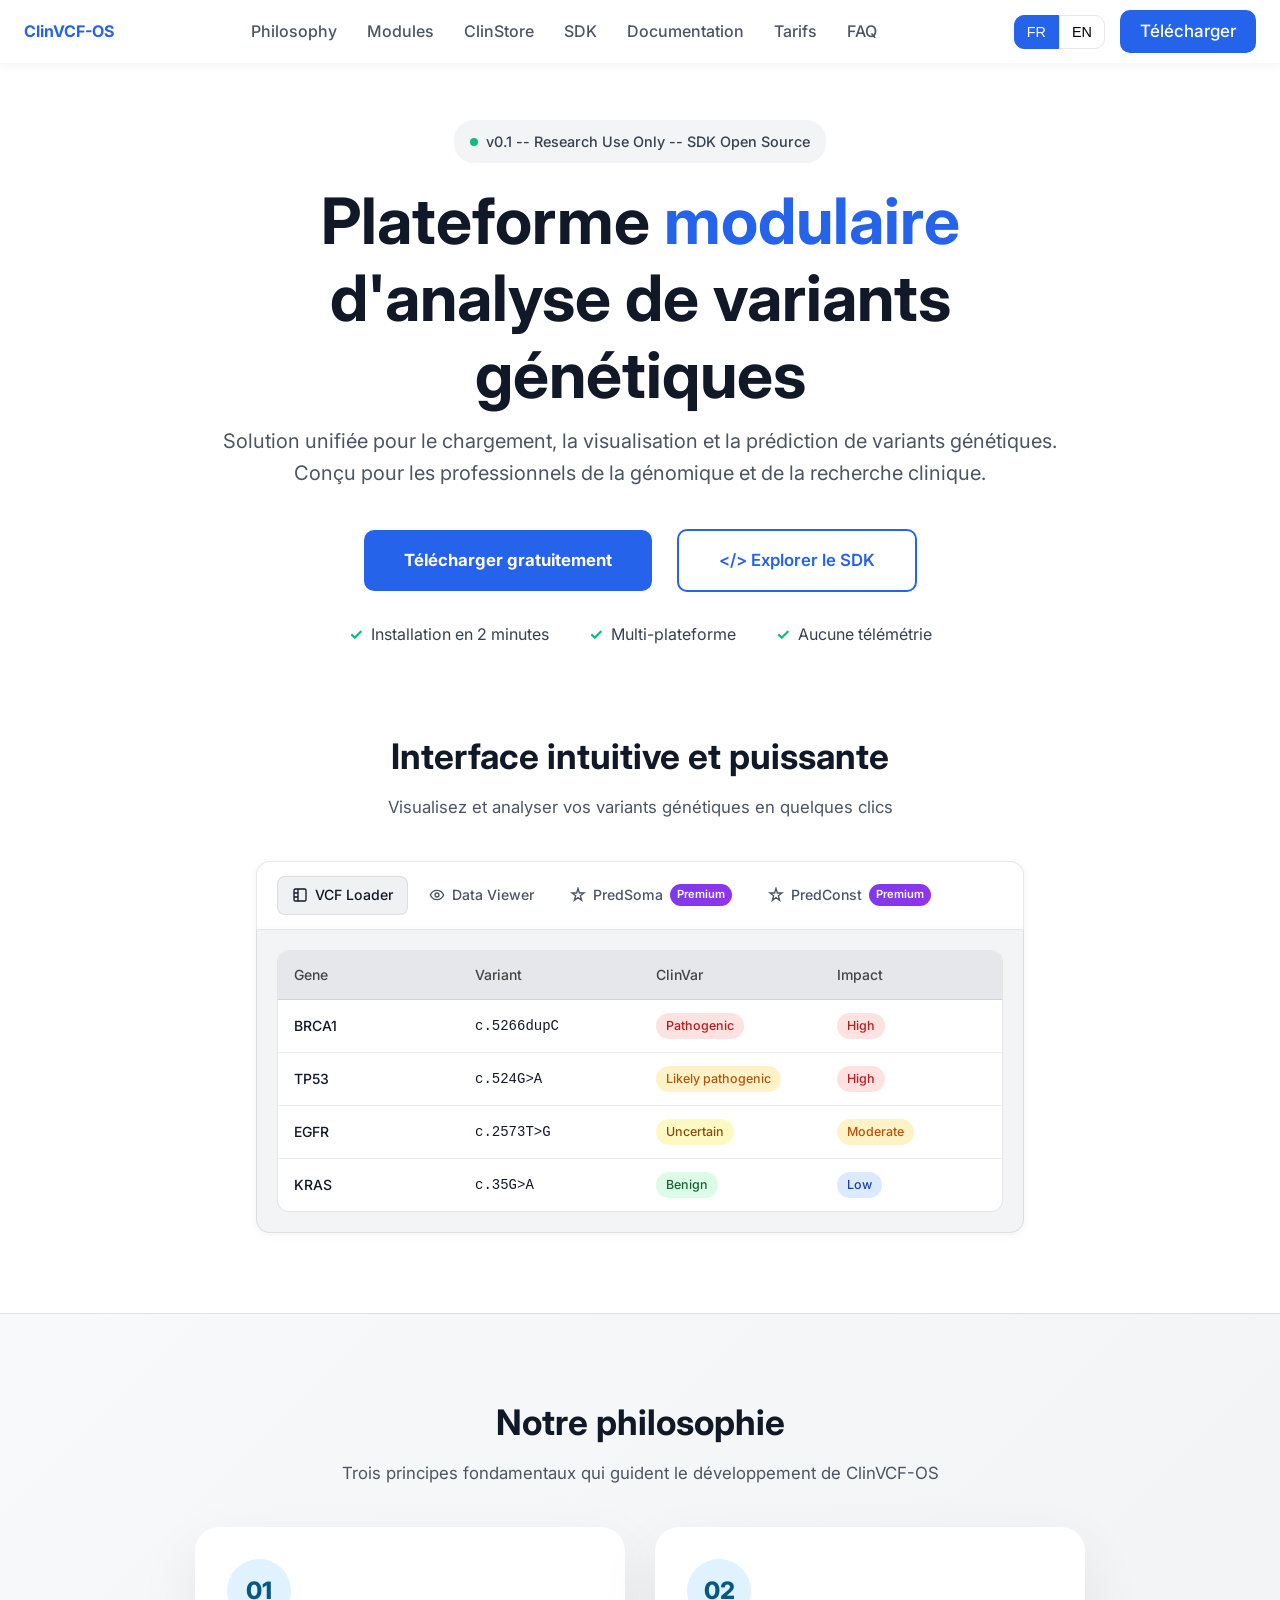
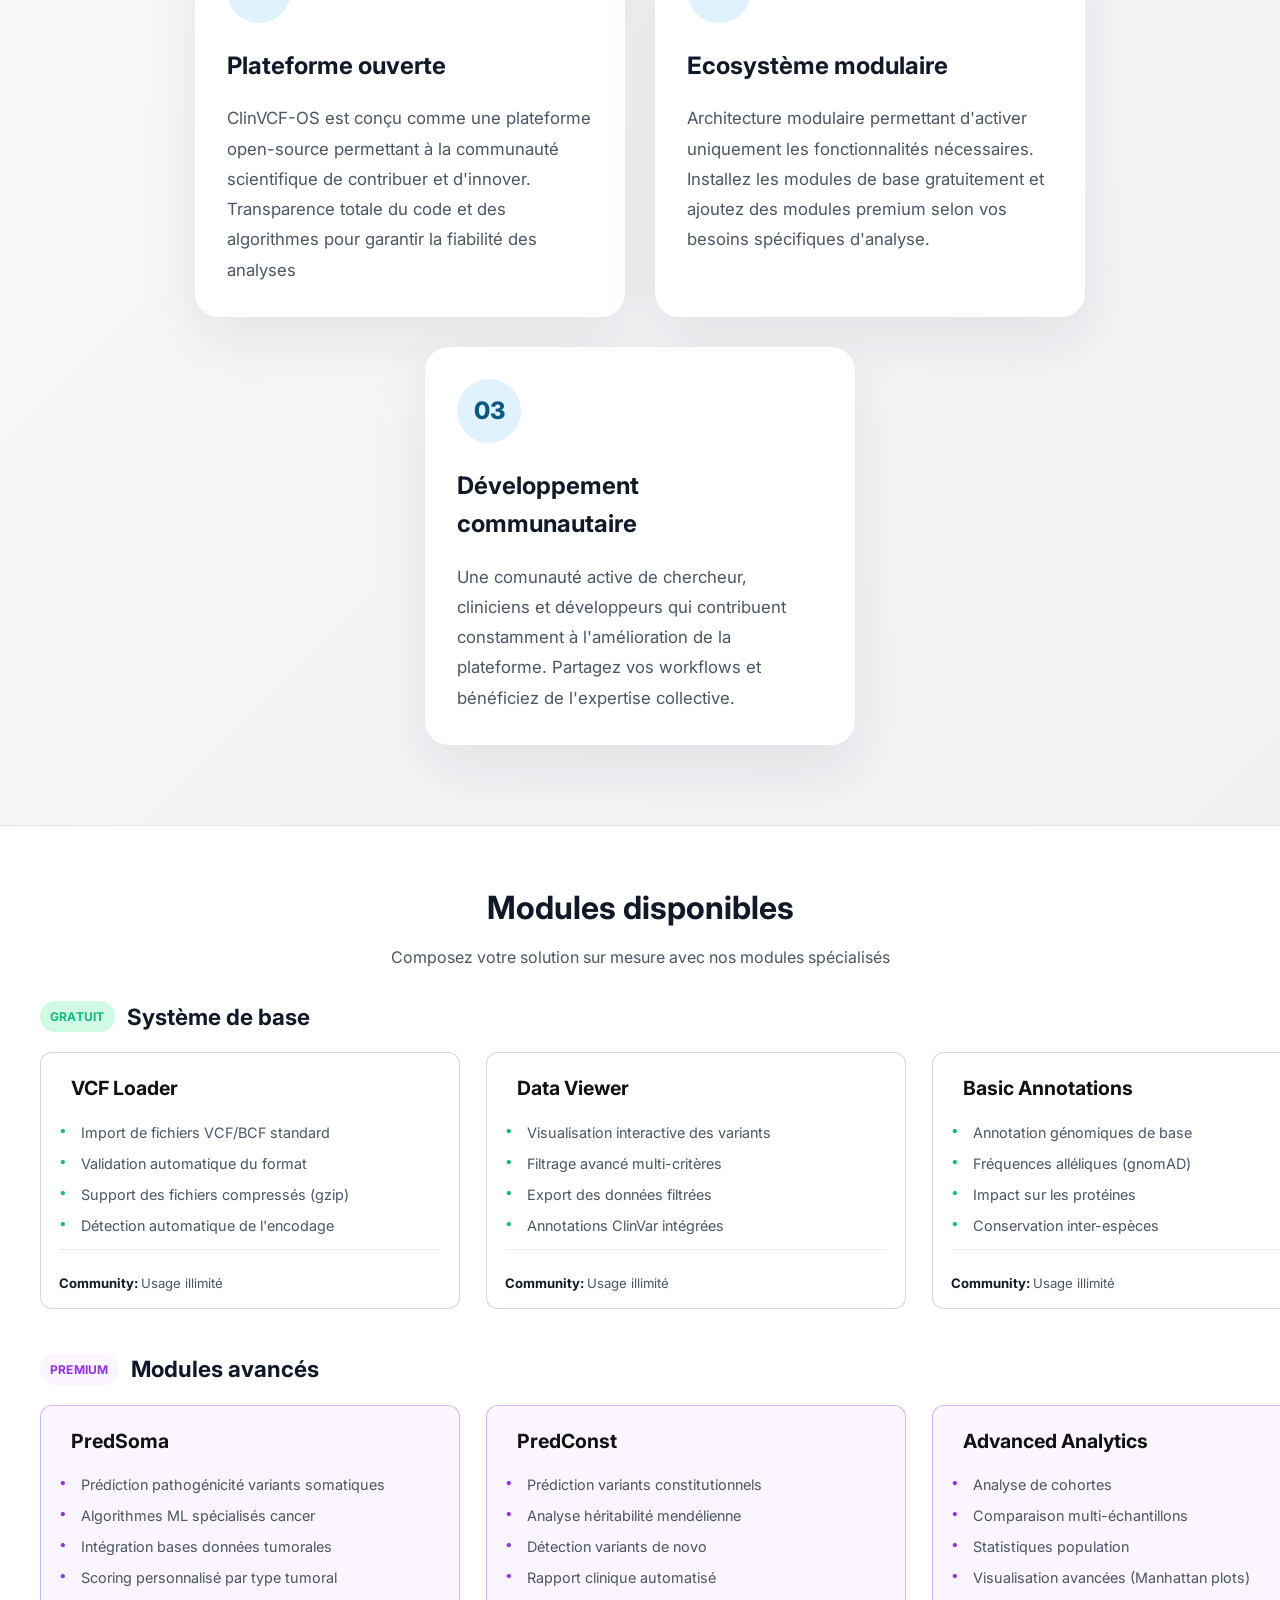
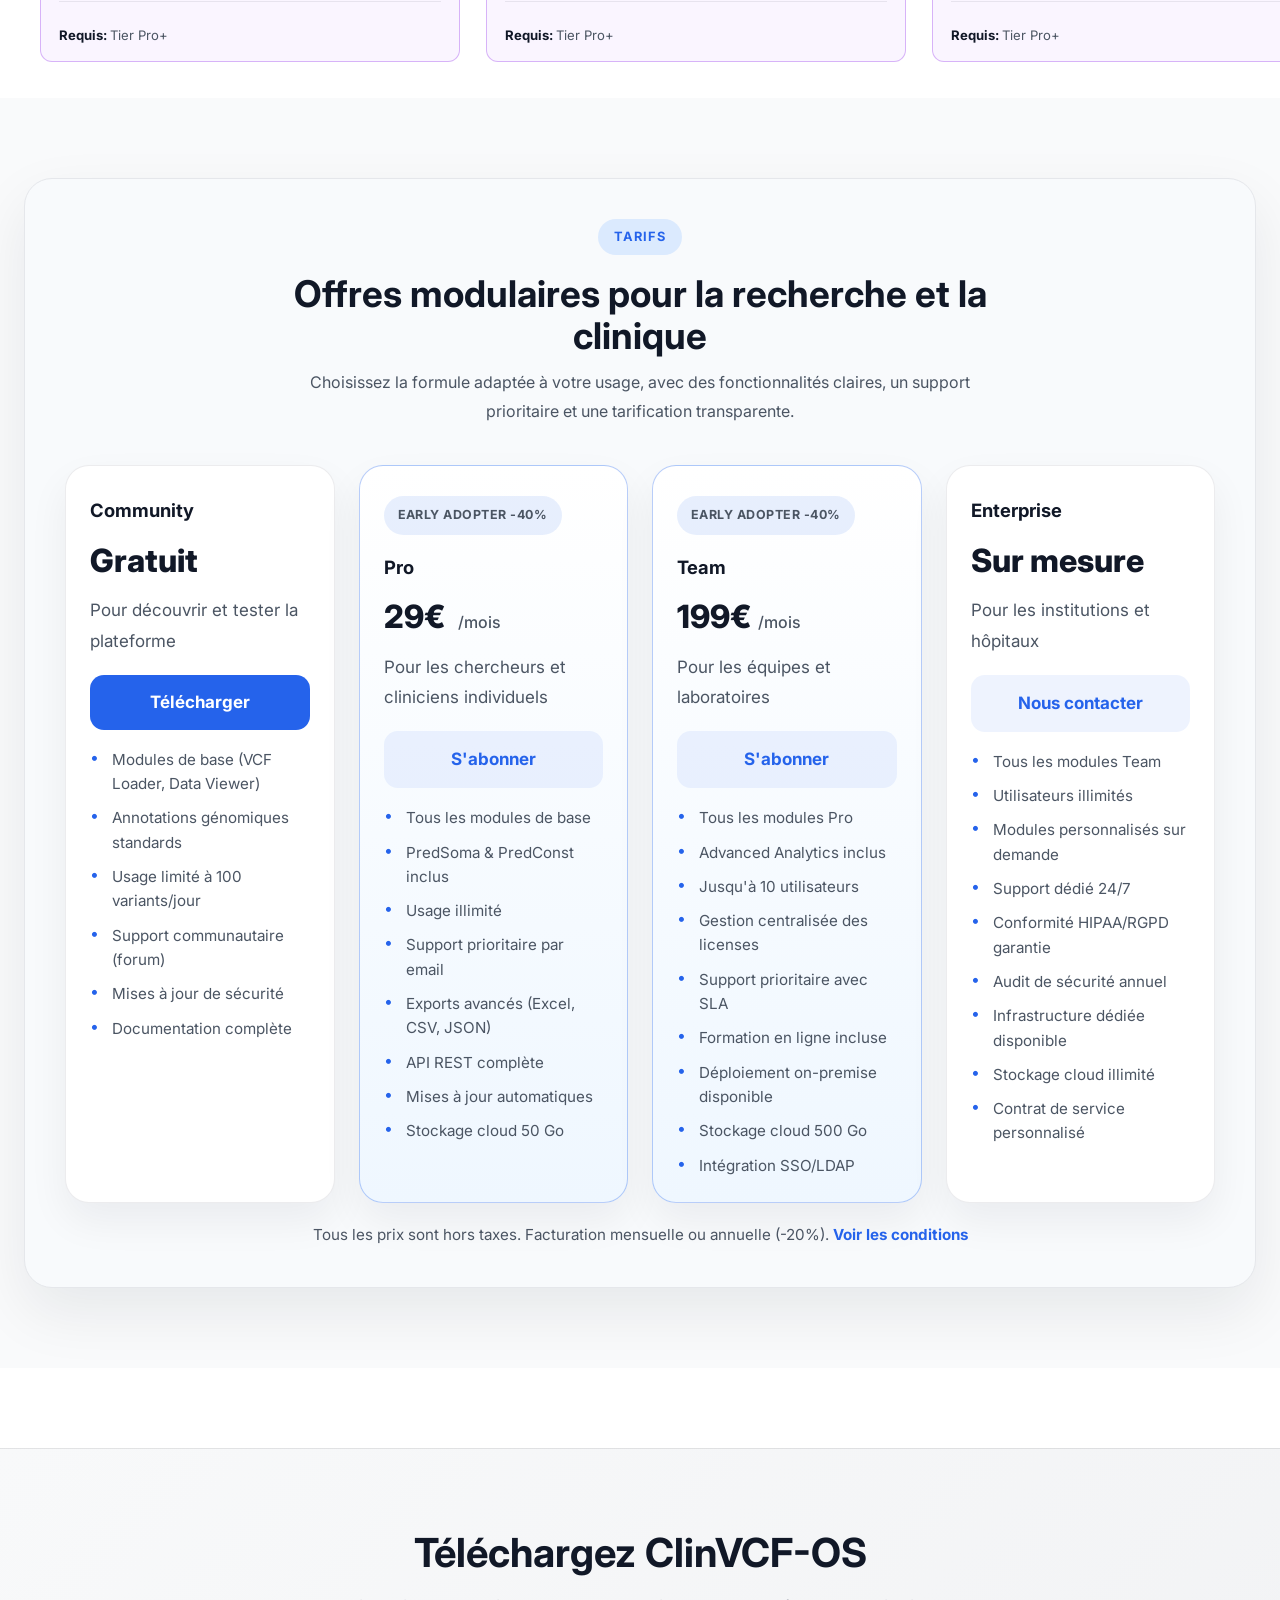
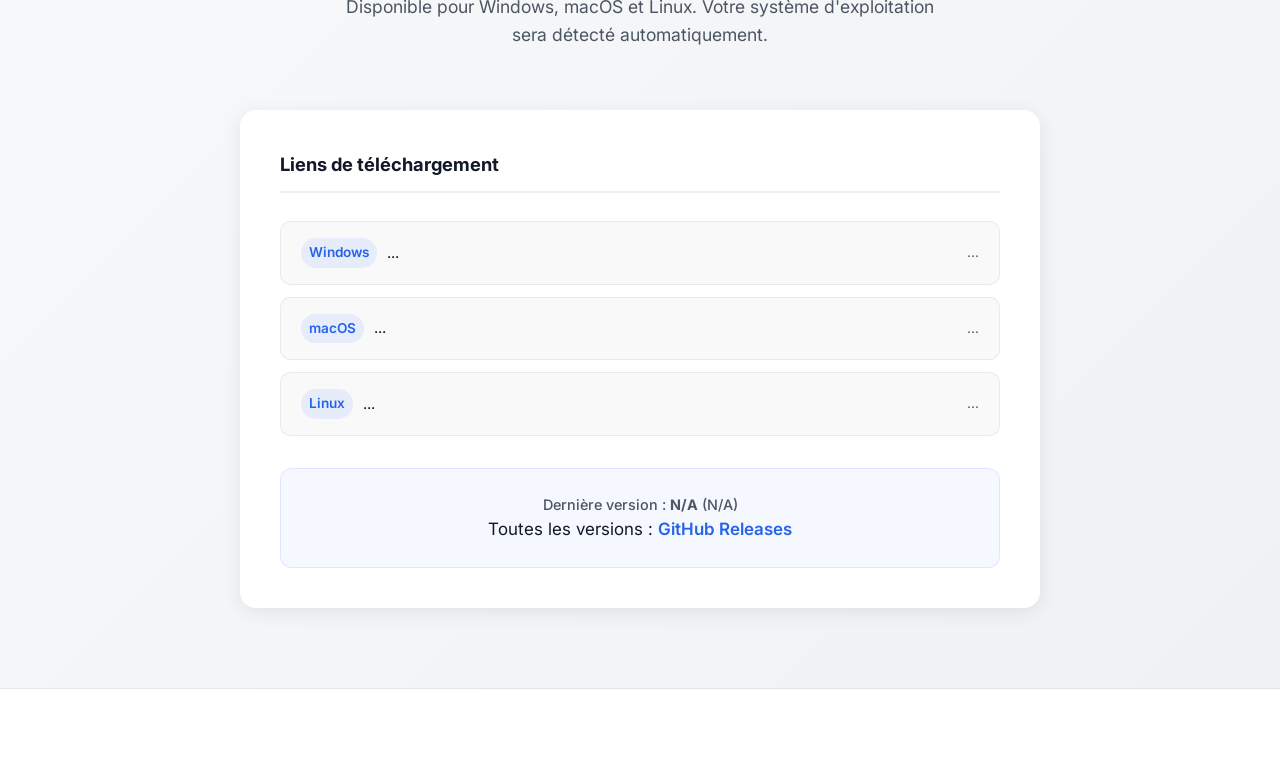
==== site/index.html @ 2be30d89 "Amélioration de la logique JavaScript pour afficher tailles de fichier, date du dernier release. Ajo" ====
<!DOCTYPE html>
<html lang="fr">
<head>
    <meta charset="UTF-8">
    <title>ClinVCF-OS</title>
    <link href="https://fonts.googleapis.com/css2?family=Inter:wght@400;500;600;700&display=swap" rel="stylesheet">
    <link rel="stylesheet" href="styles.css">
</head>
<body>
    <!-- Header -->
    <header>
        <div class="container">
            <nav class="navbar">
                <a href="#" class="logo">ClinVCF-OS</a>
                <div class="nav-links">
                    <ul>
                        <li><a href="#philosphy-section">Philosophy</a></li>
                        <li><a href="#modules-section">Modules</a></li>
                        <li><a href="#">ClinStore</a></li>
                        <li><a href="#">SDK</a></li>
                        <li><a href="#">Documentation</a></li>
                        <li><a href="#">Tarifs</a></li>
                        <li><a href="#">FAQ</a></li>
                    </ul>
                </div>
                <div class="nav-actions">
                    <div class="language-toggle">
                        <button class="lang-btn active">FR</button>
                        <button class="lang-btn">EN</button>
                    </div>
                    <a href="#download-section" class="download-btn">Télécharger</a>
                </div>
            </nav>
        </div>
    </header>

    <div class="hero">
        <div class="hero-content">
            <div class="hero-badge">
                <span class="badge-pulse"></span>
                <span class="badge-text" id="hero-badge-text">v0.1 -- Research Use Only -- SDK Open Source</span>
            </div>
            <h1>Plateforme <span class="text-bleu">modulaire</span><br> d'analyse de variants<br> génétiques</h1>
            <p>Solution unifiée pour le chargement, la visualisation et la prédiction de variants génétiques.<br> Conçu pour les professionnels de la génomique et de la recherche clinique. </p>
        </div>
        <div class="hero-buttons">
            <a class="DL" href="#download-section">Télécharger gratuitement</a>
            <a class="SDK" href="#">&lt;/&gt; Explorer le SDK</a>
        </div>
        <div class="hero-content2">
            <p>Installation en 2 minutes</p>
            <p>Multi-plateforme</p>
            <p>Aucune télémétrie</p>
        </div>
    </div>

    <div class="interface">
        <h1>Interface intuitive et puissante</h1>
        <p>Visualisez et analyser vos variants génétiques en quelques clics</p>
    </div>

    <div class="tab-interface">
        <div class="tab-buttons">
            <a href="#" class="tab-btn active">
                <svg viewBox="0 0 24 24" fill="none" stroke="currentColor" stroke-width="2" aria-hidden="true"><rect x="3" y="3" width="18" height="18" rx="2"/><path d="M9 3v18M3 9h6M3 15h6"/></svg>
                VCF Loader
            </a>
            <a href="#" class="tab-btn">
                <svg viewBox="0 0 24 24" fill="none" stroke="currentColor" stroke-width="2" aria-hidden="true"><circle cx="12" cy="12" r="3"/><path d="M2 12s3-7 10-7 10 7 10 7-3 7-10 7-10-7-10-7z"/></svg>
                Data Viewer
            </a>
            <a href="#" class="tab-btn">
                <svg viewBox="0 0 24 24" fill="none" stroke="currentColor" stroke-width="2" aria-hidden="true"><path d="M12 2l2 7h7l-5.5 4 2 7L12 16l-5.5 4 2-7L3 9h7z"/></svg>
                PredSoma <span class="premium">Premium</span>
            </a>
            <a href="#" class="tab-btn">
                <svg viewBox="0 0 24 24" fill="none" stroke="currentColor" stroke-width="2" aria-hidden="true"><path d="M12 2l2 7h7l-5.5 4 2 7L12 16l-5.5 4 2-7L3 9h7z"/></svg>
                PredConst <span class="premium">Premium</span>
            </a>
        </div>
        <div class="tab">
            <div class="tab-content">
               <table>
                    <tr>
                        <th>Gene</th>
                        <th>Variant</th>
                        <th>ClinVar</th>
                        <th>Impact</th>
                    </tr>
                    <tr>
                        <td class="gene">BRCA1</td>
                        <td class="variant">c.5266dupC</td>
                        <td><span class="badge pathogenic">Pathogenic</span></td>
                        <td><span class="badge high">High</span></td>
                    </tr>
                    <tr>
                        <td class="gene">TP53</td>
                        <td class="variant">c.524G&gt;A</td>
                        <td><span class="badge l-pathogenic">Likely pathogenic</span></td>
                        <td><span class="badge high">High</span></td>
                    </tr>
                    <tr>
                        <td class="gene">EGFR</td>
                        <td class="variant">c.2573T&gt;G</td>
                        <td><span class="badge uncertain">Uncertain</span></td>
                        <td><span class="badge moderate">Moderate</span></td>
                    </tr>
                    <tr>
                        <td class="gene">KRAS</td>
                        <td class="variant">c.35G&gt;A</td>
                        <td><span class="badge benign">Benign</span></td>
                        <td><span class="badge low">Low</span></td>
                    </tr>
               </table>
            </div>
        </div>
    </div>

    <section id="philosphy-section" class="philosophy">
        <h1>Notre philosophie</h1>
        <p>Trois principes fondamentaux qui guident le développement de ClinVCF-OS</p>
        <div class="container">
            <div class="philosphy-cards">
                <div class="card">
                    <p>01</p>
                    <h2>Plateforme ouverte</h2>
                    <p>ClinVCF-OS est conçu comme une plateforme open-source permettant à la communauté scientifique de contribuer et d'innover. Transparence totale du code et des algorithmes pour garantir la fiabilité des analyses</p>
                </div>
                <div class="card">
                    <p>02</p>
                    <h2>Ecosystème modulaire</h2>
                    <p>Architecture modulaire permettant d'activer uniquement les fonctionnalités nécessaires. Installez les modules de base gratuitement et ajoutez des modules premium selon vos besoins spécifiques d'analyse.</p>
                </div>
                <div class="card">
                    <p>03</p>
                    <h2>Développement communautaire</h2>
                    <p>Une comunauté active de chercheur, cliniciens et développeurs qui contribuent constamment à l'amélioration de la plateforme. Partagez vos workflows et bénéficiez de l'expertise collective.</p>
                </div>
            </div>
        </div>
    </section>

    <section id="modules-section" class="modules-section">
        <h1>Modules disponibles</h1>
        <p>Composez votre solution sur mesure avec nos modules spécialisés</p>
        <div class="container">
            <h2><span class="modules-gratuit">Gratuit</span>Système de base</h2>
            <div class="modules-cards-gratuit">
                <div class="cards">
                    <h3>VCF Loader</h3>
                    <ul>
                        <li>Import de fichiers VCF/BCF standard</li>
                        <li>Validation automatique du format</li>
                        <li>Support des fichiers compressés (gzip)</li>
                        <li>Détection automatique de l'encodage</li>
                    </ul>
                    <hr>
                    <p><span class="community">Community: </span>Usage illimité</p>
                </div>
                <div class="cards">
                    <h3>Data Viewer</h3>
                    <ul>
                        <li>Visualisation interactive des variants</li>
                        <li>Filtrage avancé multi-critères</li>
                        <li>Export des données filtrées</li>
                        <li>Annotations ClinVar intégrées</li>
                    </ul>
                    <hr>
                    <p><span class="community">Community: </span>Usage illimité</p>
                </div>
                <div class="cards">
                    <h3>Basic Annotations</h3>
                    <ul>
                        <li>Annotation génomiques de base</li>
                        <li>Fréquences alléliques (gnomAD)</li>
                        <li>Impact sur les protéines</li>
                        <li>Conservation inter-espèces</li>
                    </ul>
                    <hr>
                    <p><span class="community">Community: </span>Usage illimité</p>
                </div>
            </div>
            <h2><span class="modules-premium">Premium </span>Modules avancés</h2>
            <div class="modules-cards modules-cards-premium">
                <div class="cards">
                    <h3>PredSoma</h3>
                    <ul>
                        <li>Prédiction pathogénicité variants somatiques</li>
                        <li>Algorithmes ML spécialisés cancer</li>
                        <li>Intégration bases données tumorales</li>
                        <li>Scoring personnalisé par type tumoral</li>
                    </ul>
                    <hr>
                    <p><span class="require">Requis: </span>Tier Pro+</p>
                </div>
                <div class="cards">
                    <h3>PredConst</h3>
                    <ul>
                        <li>Prédiction variants constitutionnels</li>
                        <li>Analyse héritabilité mendélienne</li>
                        <li>Détection variants de novo</li>
                        <li>Rapport clinique automatisé</li>
                    </ul>
                    <hr>
                    <p><span class="require">Requis: </span>Tier Pro+</p>
                </div>
                <div class="cards">
                    <h3>Advanced Analytics</h3>
                    <ul>
                        <li>Analyse de cohortes</li>
                        <li>Comparaison multi-échantillons</li>
                        <li>Statistiques population</li>
                        <li>Visualisation avancées (Manhattan plots)</li>
                    </ul>
                    <hr>
                    <p><span class="require">Requis: </span>Tier Pro+</p>
                </div>
            </div>
        </div>
    </section>

    <section id="tarif-section" class="tarif-section">
        <div class="container">
            <div class="tarif-intro">
                <span class="section-label">Tarifs</span>
                <h1>Offres modulaires pour la recherche et la clinique</h1>
                <p>Choisissez la formule adaptée à votre usage, avec des fonctionnalités claires, un support prioritaire et une tarification transparente.</p>
            </div>
            <div class="tarif-grid">
            <div class="tarif-card">
                <h3>Community</h3>
                <h2>Gratuit</h2>
                <p>Pour découvrir et tester la plateforme</p>
                <a class="download-gratuit" href="#download-section">Télécharger</a>
                <ul>
                    <li>Modules de base (VCF Loader, Data Viewer)</li>
                    <li>Annotations génomiques standards</li>
                    <li>Usage limité à 100 variants/jour</li>
                    <li>Support communautaire (forum)</li>
                    <li>Mises à jour de sécurité</li>
                    <li>Documentation complète</li>
                </ul>
            </div>
            <div class="tarif-card featured">
                <p class="promotion-tarif">Early Adopter -40%</p>
                <h3>Pro</h3>
                <h2>29€ <span class="tarif-mois">/mois</span></h2>
                <p>Pour les chercheurs et cliniciens individuels</p>
                <a href="#">S'abonner</a>
                <ul>
                    <li>Tous les modules de base</li>
                    <li>PredSoma & PredConst inclus</li>
                    <li>Usage illimité</li>
                    <li>Support prioritaire par email</li>
                    <li>Exports avancés (Excel, CSV, JSON)</li>
                    <li>API REST complète</li>
                    <li>Mises à jour automatiques</li>
                    <li>Stockage cloud 50 Go</li>
                </ul>
            </div>
            <div class="tarif-card featured">
                <p class="promotion-tarif">Early Adopter -40%</p>
                <h3>Team</h3>
                <h2>199€<span class="tarif-mois">/mois</span></h2>
                <p>Pour les équipes et laboratoires</p>
                <a href="#">S'abonner</a>
                <ul>
                    <li>Tous les modules Pro</li>
                    <li>Advanced Analytics inclus</li>
                    <li>Jusqu'à 10 utilisateurs</li>
                    <li>Gestion centralisée des licenses</li>
                    <li>Support prioritaire avec SLA</li>
                    <li>Formation en ligne incluse</li>
                    <li>Déploiement on-premise disponible</li>
                    <li>Stockage cloud 500 Go</li>
                    <li>Intégration SSO/LDAP</li>
                </ul>
            </div>
            <div class="tarif-card">
                <h3>Enterprise</h3>
                <h2>Sur mesure</h2>
                <p>Pour les institutions et hôpitaux</p>
                <a class="tarif-contact" href="#">Nous contacter</a>
                <ul>
                    <li>Tous les modules Team</li>
                    <li>Utilisateurs illimités</li>
                    <li>Modules personnalisés sur demande</li>
                    <li>Support dédié 24/7</li>
                    <li>Conformité HIPAA/RGPD garantie</li>
                    <li>Audit de sécurité annuel</li>
                    <li>Infrastructure dédiée disponible</li>
                    <li>Stockage cloud illimité</li>
                    <li>Contrat de service personnalisé</li>
                </ul>
            </div>
            </div>
            <p class="tarif-note">Tous les prix sont hors taxes. Facturation mensuelle ou annuelle (-20%). <a class="conditions" href="#">Voir les conditions</a></p>
        </div>
    </section>

    <section id="download-section" class="download-section">
        <div class="container">
            <div class="download-header">
                <h2>Téléchargez ClinVCF-OS</h2>
                <p>Disponible pour Windows, macOS et Linux. Votre système d'exploitation sera détecté automatiquement.</p>
            </div>

            <div class="download-list">
                <div class="download-group">
                    <h3 class="os-label">Liens de téléchargement</h3>
                    <a href="#" class="download-link" id="windows-link" data-os="windows">
                        <span class="download-name">
                            <span class="download-os">Windows</span>
                            <span id="windows-name">...</span>
                        </span>
                        <span class="download-size" id="windows-size">...</span>
                    </a>
                    <a href="#" class="download-link" id="macos-link" data-os="macos">
                        <span class="download-name">
                            <span class="download-os">macOS</span>
                            <span id="macos-name">...</span>
                        </span>
                        <span class="download-size" id="macos-size">...</span>
                    </a>
                    <a href="#" class="download-link" id="linux-link" data-os="linux">
                        <span class="download-name">
                            <span class="download-os">Linux</span>
                            <span id="linux-name">...</span>
                        </span>
                        <span class="download-size" id="linux-size">...</span>
                    </a>
                </div>
                <div class="release-info">
                    <p id="release-date">Dernière version : <strong id="release-version">...</strong> (<span id="release-published">...</span>)</p>
                    <p id="release-link">Toutes les versions : <a href="https://github.com/ClinVCF/clinVCF-os/releases">GitHub Releases</a></p>
                </div>
            </div>
        </div>
    </section>



<script src="scripts/download.js"></script>
</body>
</html>
---- site/styles.css ----
:root {
    /* Couleurs principales */
    --blanc: #FFFFFF;
    --papier: #FFFDF7;
    --encre: #111827;
    --encre-secondaire: #374151;
    --texte-principal: #111827;
    --texte-secondaire: #4B5563;
    --accent-bleu: #2563EB;
    --accent-bleu-hover: #1D4ED8;
    --accent-bleu-clair: #DBEAFE;
    --accent-bleu-border: #BFDBFE;

    /* Couleurs secondaires */
    --violet: #9333EA;
    --violet-clair: #FAF5FF;
    --violet-border: #E9D5FF;

    /* Couleurs de statut */
    --succes: #10B981;
    --succes-clair: #D1FAE5;
    --danger: #EF4444;
    --danger-clair: #FEE2E2;
    --warning: #F59E0B;
    --warning-clair: #FFEDD5;
    --incertain: #FEF3C7;

    /* Nuances de gris */
    --gris-900: #111827;
    --gris-700: #374151;
    --gris-600: #4B5563;
    --gris-500: #6B7280;
    --gris-400: #9CA3AF;
    --gris-300: #D1D5DB;
    --gris-200: #E5E7EB;
    --gris-100: #F3F4F6;
    --gris-50: #F9FAFB;

    /* Bordure subtile */
    --bordure-subtile: #E5E7EB;
    --grey: var(--gris-100);
    --grey2: var(--gris-200);
    --accent-terre: #C17455;
}

html {
    scroll-behavior: smooth;
}

* {
    margin: 0;
    padding: 0;
    box-sizing: border-box;
}

body {
    font-family: 'Inter', sans-serif;
    font-size: 17px;
    line-height: 1.6;
    color: var(--texte-principal);
    background-color: var(--blanc);
    padding-top: 60px;
}

.container {
    max-width: 1400px;
    margin: 0 auto;
    padding: 0 24px;
}

/* Header */
header {
    background-color: white;
    padding: 10px 0;
    position: fixed;
    top: 0;
    left: 0;
    right: 0;
    z-index: 100;
    box-shadow: 0 2px 10px rgba(0, 0, 0, 0.05);
    transition: backdrop-filter 0.3s ease;
}

header.scrolled {
    backdrop-filter: blur(10px);
    background-color: rgba(255, 255, 255, 0.95);
    box-shadow: 0 4px 15px rgba(0, 0, 0, 0.1);
}

.navbar {
    display: flex;
    justify-content: space-between;
    align-items: center;
}

.logo {
    display: flex;
    align-items: center;
    gap: 10px;
    font-weight: 600;
    font-size: 1rem;
    color: var(--accent-bleu);
    text-decoration: none;
    font-weight: bold;
}

.nav-links ul {
    display: flex;
    list-style: none;
    gap: 30px;
}

.nav-links a {
    text-decoration: none;
    color: var(--texte-secondaire);
    font-size: 1rem;
    font-weight: 500;
    transition: color 0.3s;
}

.nav-links a:hover {
    color: var(--accent-bleu);
}

.nav-actions {
    display: flex;
    align-items: center;
    gap: 15px;
}

.language-toggle {
    display: flex;
}

.lang-btn {
    padding: 8px 12px;
    border: 1px solid var(--bordure-subtile);
    background: white;
    border-top-right-radius: 10px;
    border-bottom-right-radius: 10px;
    font-size: 0.9rem;
    cursor: pointer;
    transition: all 0.3s;
}

.lang-btn.active {
    background: var(--accent-bleu);
    border-top-left-radius: 10px;
    border-bottom-left-radius: 10px;
    border-top-right-radius: 0px;
    border-bottom-right-radius: 0px;
    color: white;
    border-color: var(--accent-bleu);
}

.download-btn {
    background: var(--accent-bleu);
    color: white;
    padding: 8px 20px;
    border: none;
    border-radius: 10px;
    font-weight: 500;
    cursor: pointer;
    text-decoration: none;
    display: flex;
    align-items: center;
    gap: 10px;
    transition: all 0.3s;
}

.download-btn:hover {
    background: var(--accent-bleu-hover);
    transform: translateY(-2px);
}

/* Hero */
.hero {
    width: min(1400px, 100%);
    margin: 60px auto 0;
    text-align: center;
}

.hero-content h1 {
    font-size: 4rem;
    color: var(--encre);
    margin: 0 0 12px 0;
    line-height: 1.2;
}

.hero-content p {
    font-size: 1.25rem;
    color: var(--texte-secondaire);
    margin-bottom: 30px;
}

.text-bleu {
    color: var(--accent-bleu);
}

.hero-buttons {
    margin-top: 40px;
    margin-bottom: 30px;
}

.hero-badge {
    display: inline-flex;
    align-items: center;
    gap: 8px;
    padding: 10px 16px;
    background-color: var(--grey);
    border-radius: 20px;
    font-size: 0.9rem;
    font-weight: 500;
    color: var(--encre-secondaire);
    margin-bottom: 20px;
}

.badge-pulse {
    width: 8px;
    height: 8px;
    background-color: var(--succes);
    border-radius: 50%;
    animation: pulse 2s infinite;
}

@keyframes pulse {
    0%   { opacity: 1; transform: scale(1); }
    50%  { opacity: 0.7; transform: scale(1.2); }
    100% { opacity: 1; transform: scale(1); }
}

.DL {
    justify-content: center;
    background-color: var(--accent-bleu);
    color: white;
    font-size: 1.05rem;
    padding: 17px 40px;
    border: none;
    border-radius: 10px;
    font-weight: bold;
    cursor: pointer;
    text-decoration: none;
    display: inline-flex;
    align-items: center;
    gap: 10px;
    transition: all 0.3s;
}

.DL:hover {
    background: var(--accent-bleu-hover);
    transform: translateY(-2px);
}

.SDK {
    justify-content: center;
    background-color: transparent;
    color: var(--accent-bleu);
    font-size: 1.05rem;
    padding: 16px 40px;
    border: 2px solid var(--accent-bleu);
    border-radius: 10px;
    font-weight: 600;
    cursor: pointer;
    text-decoration: none;
    display: inline-flex;
    align-items: center;
    gap: 10px;
    transition: all 0.3s;
    margin-left: 20px;
}

.SDK:hover {
    background: rgba(0, 123, 255, 0.05);
    transform: translateY(-2px);
}

.hero-content2 {
    display: flex;
    justify-content: center;
    align-items: center;
    gap: 40px;
    margin-top: 30px;
    font-size: 1.0rem;
}

.hero-content2 p {
    margin: 0;
    color: var(--encre-secondaire);
    display: flex;
    align-items: center;
    gap: 8px;
}

.hero-content2 p::before {
    content: "✓";
    color: var(--succes);
    font-weight: 700;
}

/* Interface section */
.interface {
    text-align: center;
    margin-top: 80px;
    margin-bottom: 40px;
}

.interface h1 {
    font-size: 2.2rem;
    font-weight: 700;
    color: var(--encre);
    margin-bottom: 10px;
}

.interface p {
    font-size: 1.05rem;
    color: var(--texte-secondaire);
}

/* Tab interface */
.tab-interface {
    text-align: center;
    margin: 0 auto 80px;
    width: 60%;
}

/* Tab buttons */
.tab-buttons {
    display: flex;
    justify-content: flex-start;
    align-items: center;
    gap: 6px;
    background-color: white;
    border-top-left-radius: 14px;
    border-top-right-radius: 14px;
    border: 1px solid rgba(0, 0, 0, 0.09);
    padding: 14px 20px;
    box-shadow: 0 2px 10px rgba(0, 0, 0, 0.05);
}

.tab-btn {
    display: inline-flex;
    align-items: center;
    gap: 7px;
    padding: 7px 14px;
    border-radius: 8px;
    border: 1px solid transparent;
    font-size: 0.88rem;
    font-weight: 500;
    color: var(--texte-secondaire);
    cursor: pointer;
    background: transparent;
    font-family: inherit;
    text-decoration: none;
    transition: all 0.2s;
}

.tab-btn svg {
    width: 16px;
    height: 16px;
    flex-shrink: 0;
}

.tab-btn.active {
    background: #f0f1f3;
    border-color: rgba(0, 0, 0, 0.08);
    color: var(--encre);
}

.tab-btn:hover:not(.active) {
    background: #f7f7f7;
    color: var(--encre);
}

/* Premium badge */
.premium {
    background: linear-gradient(135deg, #7c3aed, #9333ea);
    color: white;
    font-size: 0.7rem;
    font-weight: 600;
    padding: 2px 7px;
    border-radius: 999px;
}

/* Tab content */
.tab-content {
    background-color: var(--grey);
    border-bottom-left-radius: 14px;
    border-bottom-right-radius: 14px;
    border: 1px solid rgba(0, 0, 0, 0.09);
    border-top: none;
    padding: 20px;
    box-shadow: 0 2px 10px rgba(0, 0, 0, 0.05);
}

.tab-content table {
    width: 100%;
    border-collapse: separate;
    border-spacing: 0;
    table-layout: fixed;
    border: 1px solid rgba(0, 0, 0, 0.1);
    border-radius: 12px;
    overflow: hidden;
    background: white;
}

.tab-content th {
    width: 25%;
    text-align: left;
    padding: 13px 16px;
    background-color: var(--grey2);
    font-weight: 500;
    font-size: 0.875rem;
    color: #444;
    border-bottom: 1px solid rgba(0, 0, 0, 0.09);
}

.tab-content td {
    width: 25%;
    text-align: left;
    padding: 13px 16px;
    color: var(--encre);
    border-bottom: 1px solid rgba(0, 0, 0, 0.07);
    font-size: 0.875rem;
}

.tab-content tr:last-child td {
    border-bottom: none;
}

.gene {
    font-weight: 500;
}

.variant {
    font-family: monospace;
    font-size: 0.83rem;
    color: #444;
}

/* Badges ClinVar / Impact */
.badge {
    display: inline-block;
    padding: 3px 10px;
    border-radius: 999px;
    font-size: 0.78rem;
    font-weight: 500;
}

.pathogenic   { background: #fee2e2; color: #b91c1c; }
.l-pathogenic { background: #fef3c7; color: #b45309; }
.uncertain    { background: #fef9c3; color: #854d0e; }
.benign       { background: #dcfce7; color: #166534; }
.high         { background: #fee2e2; color: #b91c1c; }
.moderate     { background: #fef3c7; color: #b45309; }
.low          { background: #dbeafe; color: #1e40af; }

/* ========================================
   SECTION TÉLÉCHARGEMENT DYNAMIQUE
   ======================================== */

.download-section {
    background: linear-gradient(135deg, #f8f9fa 0%, #f0f1f3 100%);
    padding: 80px 24px;
    margin: 80px 0;
    border-top: 1px solid rgba(0, 0, 0, 0.08);
    border-bottom: 1px solid rgba(0, 0, 0, 0.08);
}

.download-header {
    text-align: center;
    margin-bottom: 60px;
}

.download-header h2 {
    font-size: 2.5rem;
    font-weight: 700;
    color: var(--encre);
    margin-bottom: 16px;
    line-height: 1.2;
}

.download-header p {
    font-size: 1.1rem;
    color: var(--texte-secondaire);
    max-width: 600px;
    margin: 0 auto;
}

.download-content {
    display: flex;
    flex-direction: column;
    gap: 50px;
}

.os-selector {
    display: flex;
    justify-content: center;
    gap: 20px;
    flex-wrap: wrap;
}

.os-btn {
    position: relative;
    display: flex;
    flex-direction: column;
    align-items: center;
    gap: 12px;
    padding: 24px 32px;
    background-color: rgba(255, 255, 255, 0.6);
    border: 2px solid rgba(0, 0, 0, 0.08);
    border-radius: 14px;
    cursor: pointer;
    transition: all 0.3s ease;
    font-weight: 600;
    font-size: 1rem;
    color: var(--texte-secondaire);
    font-family: inherit;
}

.os-btn.btn--highlight::after {
    content: "Votre OS";
    position: absolute;
    top: 15px;
    right: -25px;
    transform: rotate(30deg);
    transform-origin: top right;
    background-color: var(--accent-bleu);
    color: white;
    border-radius: 999px;
    padding: 6px 10px;
    font-size: 0.75rem;
    font-weight: 700;
    box-shadow: 0 8px 18px rgba(0, 0, 0, 0.15);
}

.os-btn:hover {
    background-color: white;
    border-color: var(--accent-bleu);
    transform: translateY(-4px);
    box-shadow: 0 12px 32px rgba(0, 81, 255, 0.15);
}

.os-btn.btn--highlight {
    background-color: white;
    border-color: var(--accent-bleu);
    color: var(--accent-bleu);
    box-shadow: 0 12px 32px rgba(0, 81, 255, 0.25);
    font-weight: 700;
}

.os-icon {
    width: 36px;
    height: 36px;
    color: inherit;
}

.download-list {
    background-color: white;
    padding: 40px;
    border-radius: 16px;
    box-shadow: 0 4px 20px rgba(0, 0, 0, 0.08);
    display: flex;
    flex-direction: column;
    gap: 32px;
}

.download-group {
    display: flex;
    flex-direction: column;
    gap: 12px;
}

.os-label {
    font-size: 1.15rem;
    font-weight: 700;
    color: var(--encre);
    margin: 0 0 16px 0;
    padding-bottom: 12px;
    border-bottom: 2px solid rgba(0, 0, 0, 0.06);
}

.download-link {
    display: flex;
    justify-content: space-between;
    align-items: center;
    padding: 16px 20px;
    background-color: #f9f9f9;
    border: 1px solid rgba(0, 0, 0, 0.06);
    border-radius: 10px;
    text-decoration: none;
    color: var(--encre);
    transition: all 0.2s ease;
    cursor: pointer;
    font-size: 0.95rem;
}

.download-link:hover {
    background-color: rgba(0, 81, 255, 0.08);
    color: var(--encre);
    border-color: rgba(0, 81, 255, 0.3);
    transform: translateX(4px);
    box-shadow: 0 6px 16px rgba(0, 81, 255, 0.1);
}

.download-name {
    display: inline-flex;
    align-items: center;
    gap: 10px;
}

.download-os {
    display: inline-flex;
    align-items: center;
    padding: 4px 8px;
    border-radius: 999px;
    background-color: rgba(0, 81, 255, 0.08);
    color: var(--accent-bleu);
    font-size: 0.85rem;
    font-weight: 600;
}

.download-link .download-size {
    font-size: 0.85rem;
    opacity: 0.7;
}

.download-link:hover .download-size {
    opacity: 0.9;
}

.release-info {
    text-align: center;
    padding: 24px;
    background-color: rgba(0, 81, 255, 0.04);
    border-radius: 12px;
    border: 1px solid rgba(0, 81, 255, 0.1);
}

#release-date {
    font-size: 0.9rem;
    color: var(--texte-secondaire);
    font-weight: 500;
    margin: 0;
}

#release-link {
    margin: 0 !important;
}

#release-link a {
    color: var(--accent-bleu);
    text-decoration: none;
    font-weight: 600;
    transition: all 0.2s ease;
}

#release-link a:hover {
    text-decoration: underline;
}

.loading {
    text-align: center;
    padding: 60px 20px;
    color: var(--texte-secondaire);
    font-size: 1rem;
    animation: pulse-opacity 1.5s ease-in-out infinite;
}

@keyframes pulse-opacity {
    0%, 100% { opacity: 0.6; }
    50%       { opacity: 1; }
}

.error {
    text-align: center;
    padding: 40px 20px;
    color: #DC2626;
    font-size: 0.95rem;
    background-color: #FEE2E2;
    border-radius: 10px;
    border: 1px solid rgba(220, 38, 38, 0.2);
}

.error p { margin: 8px 0; }

.error a {
    color: #991B1B;
    text-decoration: underline;
    font-weight: 600;
}

.philosophy {
    text-align: center;
    margin-top: 80px;
    margin-bottom: 0;
    padding: 80px 24px;
    background: linear-gradient(135deg, #f8f9fa 0%, #f0f1f3 100%);
    border-top: 1px solid rgba(0, 0, 0, 0.08);
    border-bottom: 1px solid rgba(0, 0, 0, 0.08);
}

.philosophy h1 {
    font-size: 2.2rem;
    font-weight: 700;
    color: var(--encre);
    margin-bottom: 10px;
}

.philosophy p {
    font-size: 1.05rem;
    color: var(--texte-secondaire);
}

.philosophy .philosphy-cards {
    display: flex;
    justify-content: center;
    align-items: stretch;
    gap: 30px;
    flex-wrap: wrap;
    margin-top: 40px;
}

.philosophy .card {
    background: white;
    border-radius: 24px;
    box-shadow: 0 24px 60px rgba(15, 23, 42, 0.08);
    padding: 32px;
    max-width: 430px;
    width: 100%;
    display: flex;
    flex-direction: column;
    align-items: flex-start;
    text-align: left;
}

.philosophy .card p:first-child {
    width: 64px;
    height: 64px;
    margin: 0 0 24px 0;
    display: flex;
    align-items: center;
    justify-content: center;
    background-color: #E0F2FE;
    color: #075985;
    border-radius: 9999px;
    font-weight: 800;
    font-size: 1.5rem;
}

.philosophy .card h2 {
    font-size: 1.5rem;
    font-weight: 700;
    margin-bottom: 18px;
    color: var(--encre);
}

.philosophy .card p:last-child {
    color: var(--texte-secondaire);
    line-height: 1.8;
    margin: 0;
}

.modules-section {
    padding: 48px 16px 36px;
    background: white;
    max-width: 1320px;
    margin: 0 auto;
}

.modules-section h1 {
    font-size: 2rem;
    font-weight: 700;
    color: var(--encre);
    margin-top: 8px;
    margin-bottom: 12px;
    text-align: center;
}

.modules-section p {
    color: var(--texte-secondaire);
    font-size: 1rem;
    max-width: 680px;
    margin: 0 auto 28px;
    text-align: center;
}

.modules-section h2 {
    display: inline-flex;
    align-items: center;
    gap: 12px;
    font-size: 1.4rem;
    font-weight: 700;
    color: var(--encre);
    margin: 0 0 18px;
    width: 100%;
    justify-content: flex-start;
}

.modules-section .modules-gratuit,
.modules-section .modules-premium {
    display: inline-flex;
    align-items: center;
    justify-content: center;
    padding: 6px 10px;
    border-radius: 9999px;
    font-size: 0.75rem;
    font-weight: 700;
    letter-spacing: 0.02em;
    text-transform: uppercase;
}

.modules-section .modules-gratuit {
    background: var(--succes-clair);
    color: var(--succes);
}

.modules-section .modules-premium {
    background: var(--violet-clair);
    color: var(--violet);
}

.modules-section .modules-cards-gratuit,
.modules-section .modules-cards.modules-cards-premium {
    display: grid;
    grid-template-columns: repeat(3, minmax(420px, 1fr));
    gap: 26px;
    align-items: start;
    max-width: 1280px;
    margin: 0 auto;
}

.modules-section .modules-cards-gratuit {
    margin-bottom: 42px;
}

.modules-section .cards {
    background: white;
    border-radius: 12px;
    border: 1px solid rgba(15, 23, 42, 0.18);
    padding: 20px 18px 16px;
    box-shadow: none;
    display: flex;
    flex-direction: column;
    gap: 12px;
    min-height: 250px;
    position: relative;
    transition: transform 0.25s ease;
}

.modules-section .cards:hover {
    transform: none;
    border-color: rgba(37, 99, 235, 0.8);
    box-shadow: -6px 8px 22px rgba(37, 99, 235, 0.14), 6px 8px 22px rgba(37, 99, 235, 0.1);
}

.modules-section .modules-cards.modules-cards-premium .cards {
    background: var(--violet-clair);
    border-color: rgba(147, 51, 234, 0.34);
}

.modules-section .modules-cards.modules-cards-premium .cards:hover {
    border-color: rgba(147, 51, 234, 0.8);
    box-shadow: -6px 8px 22px rgba(147, 51, 234, 0.16), 6px 8px 22px rgba(147, 51, 234, 0.1);
}

.modules-section .cards h3 {
    font-size: 1.22rem;
    margin: 0 0 4px;
    color: #111111;
    padding-left: 12px;
}

.modules-section .cards ul {
    list-style: none;
    padding: 0;
    margin: 0;
    display: grid;
    gap: 8px;
    color: var(--texte-secondaire);
    font-size: 0.9rem;
    margin-top: 0;
}

.modules-section .cards li {
    position: relative;
    padding-left: 1.4rem;
}

.modules-section .cards li:before {
    content: '•';
    position: absolute;
    left: 0;
    top: 0;
    color: var(--succes);
    font-size: 0.85rem;
    line-height: 1.4;
}

.modules-section .modules-cards.modules-cards-premium .cards li:before {
    color: var(--violet);
}

.tarif-section {
    padding: 80px 24px;
    background: var(--gris-50);
}

.tarif-section .container {
    max-width: 1320px;
    margin: 0 auto;
    padding: 40px;
    background: #F8FAFC;
    border: 1px solid var(--gris-200);
    border-radius: 28px;
    box-shadow: 0 24px 60px rgba(15, 23, 42, 0.08);
}

.tarif-intro {
    text-align: center;
    max-width: 720px;
    margin: 0 auto 40px;
}

.tarif-intro .section-label {
    display: inline-flex;
    align-items: center;
    justify-content: center;
    padding: 8px 16px;
    border-radius: 9999px;
    background: var(--accent-bleu-clair);
    color: var(--accent-bleu);
    font-size: 0.8rem;
    font-weight: 700;
    letter-spacing: 0.08em;
    text-transform: uppercase;
}

.tarif-intro h1 {
    font-size: 2.3rem;
    font-weight: 700;
    color: var(--gris-900);
    margin: 18px 0 12px;
    line-height: 1.12;
}

.tarif-intro p {
    color: var(--texte-secondaire);
    font-size: 1rem;
    line-height: 1.8;
    margin: 0 auto;
}

.tarif-grid {
    display: grid;
    grid-template-columns: repeat(4, minmax(240px, 1fr));
    gap: 24px;
}

.tarif-card {
    background: white;
    border-radius: 24px;
    border: 1px solid rgba(15, 23, 42, 0.08);
    padding: 30px 24px 24px;
    display: flex;
    flex-direction: column;
    gap: 18px;
    box-shadow: 0 18px 40px rgba(15, 23, 42, 0.06);
    transition: transform 0.25s ease, box-shadow 0.25s ease, border-color 0.25s ease;
}

.tarif-card:hover {
    transform: translateY(-3px);
    border-color: rgba(37, 99, 235, 0.28);
    box-shadow: 0 22px 50px rgba(15, 23, 42, 0.12);
}

.tarif-card.featured {
    background: linear-gradient(180deg, #ffffff 0%, #eff7ff 100%);
    border-color: rgba(37, 99, 235, 0.32);
}

.promotion-tarif {
    align-self: flex-start;
    background: rgba(37, 99, 235, 0.1);
    color: var(--accent-bleu);
    padding: 8px 14px;
    border-radius: 9999px;
    font-size: 0.78rem;
    font-weight: 700;
    text-transform: uppercase;
    letter-spacing: 0.04em;
    margin-bottom: 4px;
}

.tarif-card h3 {
    font-size: 1.15rem;
    font-weight: 700;
    color: var(--gris-900);
    margin: 0;
}

.tarif-card h2 {
    font-size: 2rem;
    font-weight: 800;
    color: var(--encre);
    margin: 0;
    line-height: 1.05;
}

.tarif-mois {
    font-size: 1rem;
    color: var(--texte-secondaire);
    font-weight: 500;
    margin-left: 6px;
}

.tarif-card p {
    color: var(--texte-secondaire);
    line-height: 1.8;
    margin: 0;
}

.tarif-card ul {
    list-style: none;
    padding: 0;
    margin: 0;
    display: grid;
    gap: 10px;
    color: var(--texte-secondaire);
    font-size: 0.95rem;
}

.tarif-card li {
    position: relative;
    padding-left: 1.4rem;
}

.tarif-card li::before {
    content: '•';
    position: absolute;
    left: 0;
    top: 0;
    color: var(--accent-bleu);
    font-size: 1rem;
    line-height: 1.2;
}

.tarif-card a {
    display: inline-flex;
    align-items: center;
    justify-content: center;
    padding: 14px 18px;
    border-radius: 14px;
    text-decoration: none;
    font-weight: 700;
    transition: all 0.25s ease;
}

.download-gratuit {
    background: var(--accent-bleu);
    color: white;
}

.download-gratuit:hover {
    background: var(--accent-bleu-hover);
}

.tarif-card a:not(.download-gratuit) {
    background: rgba(37, 99, 235, 0.08);
    color: var(--accent-bleu);
    border: 1px solid transparent;
}

.tarif-contact {
    background: transparent;
    color: var(--accent-bleu);
    border: 1px solid rgba(37, 99, 235, 0.18);
}

.tarif-note {
    color: var(--texte-secondaire);
    text-align: center;
    font-size: 0.95rem;
    margin-top: 20px;
}

.tarif-note a.conditions {
    color: var(--accent-bleu);
    text-decoration: none;
    font-weight: 700;
}

.tarif-note a.conditions:hover {
    text-decoration: underline;
}


.modules-section .cards hr {
    border: none;
    height: 1px;
    background: rgba(15, 23, 42, 0.08);
    margin: 0;
}

.modules-section .cards p {
    margin: 0;
    color: var(--texte-secondaire);
    font-size: 0.98rem;
}

.modules-section .cards p:last-child {
    margin-top: 12px;
    line-height: 1.4;
    font-size: 0.82rem;
    text-align: left;
}

.modules-section .cards .community,
.modules-section .cards .require {
    font-weight: 700;
    color: var(--encre);
    font-size: 0.82rem;
}

.modules-section .cards .community + span,
.modules-section .cards .require + span {
    font-weight: 400;
}

.download-section {
    padding: 80px 24px;
    background: linear-gradient(135deg, #f8f9fa 0%, #f0f1f3 100%);
    border-top: 1px solid rgba(0, 0, 0, 0.08);
    border-bottom: 1px solid rgba(0, 0, 0, 0.08);
}

.download-header {
    text-align: center;
    margin-bottom: 60px;
}

.download-header h2 {
    font-size: 2.5rem;
    font-weight: 700;
    color: var(--encre);
    margin-bottom: 16px;
    line-height: 1.2;
}

.download-header p {
    font-size: 1.1rem;
    color: var(--texte-secondaire);
    max-width: 600px;
    margin: 0 auto;
}

.os-selector {
    display: flex;
    justify-content: center;
    gap: 20px;
    flex-wrap: wrap;
    margin-bottom: 50px;
}

.os-btn {
    position: relative;
    display: flex;
    flex-direction: column;
    align-items: center;
    gap: 12px;
    padding: 24px 32px;
    background-color: rgba(255, 255, 255, 0.6);
    border: 2px solid rgba(0, 0, 0, 0.08);
    border-radius: 14px;
    cursor: pointer;
    transition: all 0.3s ease;
    font-weight: 600;
    font-size: 1rem;
    color: var(--texte-secondaire);
    font-family: inherit;
}

.os-btn.btn--highlight {
    background-color: white;
    border-color: var(--accent-bleu);
    color: var(--accent-bleu);
    box-shadow: 0 12px 32px rgba(0, 81, 255, 0.25);
    font-weight: 700;
}

.os-btn.btn--highlight::after {
    content: "Votre OS";
    position: absolute;
    top: -10px;
    right: -25px;
    transform: rotate(30deg);
    transform-origin: top right;
    background-color: var(--accent-bleu);
    color: white;
    border-radius: 999px;
    padding: 6px 10px;
    font-size: 0.75rem;
    font-weight: 700;
    box-shadow: 0 8px 18px rgba(0, 0, 0, 0.15);
}

.os-btn:hover:not(.btn--highlight) {
    background-color: white;
    border-color: var(--accent-bleu);
    transform: translateY(-4px);
    box-shadow: 0 12px 32px rgba(0, 81, 255, 0.15);
}

.os-icon {
    width: 36px;
    height: 36px;
    color: inherit;
}

.download-list {
    background-color: white;
    padding: 40px;
    border-radius: 16px;
    box-shadow: 0 4px 20px rgba(0, 0, 0, 0.08);
    display: flex;
    flex-direction: column;
    gap: 32px;
    max-width: 800px;
    margin: 0 auto;
}

.download-group {
    display: flex;
    flex-direction: column;
    gap: 12px;
}

.os-label {
    font-size: 1.15rem;
    font-weight: 700;
    color: var(--encre);
    margin: 0 0 16px 0;
    padding-bottom: 12px;
    border-bottom: 2px solid rgba(0, 0, 0, 0.06);
}

.download-link {
    display: flex;
    justify-content: space-between;
    align-items: center;
    padding: 16px 20px;
    background-color: #f9f9f9;
    border: 1px solid rgba(0, 0, 0, 0.06);
    border-radius: 10px;
    text-decoration: none;
    color: var(--encre);
    transition: all 0.2s ease;
    cursor: pointer;
    font-size: 0.95rem;
}

.download-link:hover {
    background-color: rgba(0, 81, 255, 0.08);
    color: var(--encre);
    border-color: rgba(0, 81, 255, 0.3);
    transform: translateX(4px);
    box-shadow: 0 6px 16px rgba(0, 81, 255, 0.1);
}

.download-name {
    display: inline-flex;
    align-items: center;
    gap: 10px;
}

.download-os {
    display: inline-flex;
    align-items: center;
    padding: 4px 8px;
    border-radius: 999px;
    background-color: rgba(0, 81, 255, 0.08);
    color: var(--accent-bleu);
    font-size: 0.85rem;
    font-weight: 600;
}

.download-link .download-size {
    font-size: 0.85rem;
    opacity: 0.7;
}

.download-link:hover .download-size {
    opacity: 0.9;
}

.release-info {
    text-align: center;
    padding: 24px;
    background-color: rgba(0, 81, 255, 0.04);
    border-radius: 12px;
    border: 1px solid rgba(0, 81, 255, 0.1);
}

#release-date {
    font-size: 0.9rem;
    color: var(--texte-secondaire);
    font-weight: 500;
    margin: 0;
}

#release-link {
    margin: 8px 0 0 0;
}

#release-link a {
    color: var(--accent-bleu);
    text-decoration: none;
    font-weight: 600;
    transition: all 0.2s ease;
}

#release-link a:hover {
    text-decoration: underline;
}

/* Surbrillance pour les liens de téléchargement */
.download-link.btn--highlight {
    background-color: white;
    border-color: var(--accent-bleu);
    color: var(--accent-bleu);
    box-shadow: 0 8px 20px rgba(37, 99, 235, 0.2);
    font-weight: 700;
}

.download-link.btn--highlight .download-os {
    background-color: var(--accent-bleu);
    color: white;
}

.download-link.btn--highlight .download-name span:not(.download-os) {
    color: var(--encre);
}
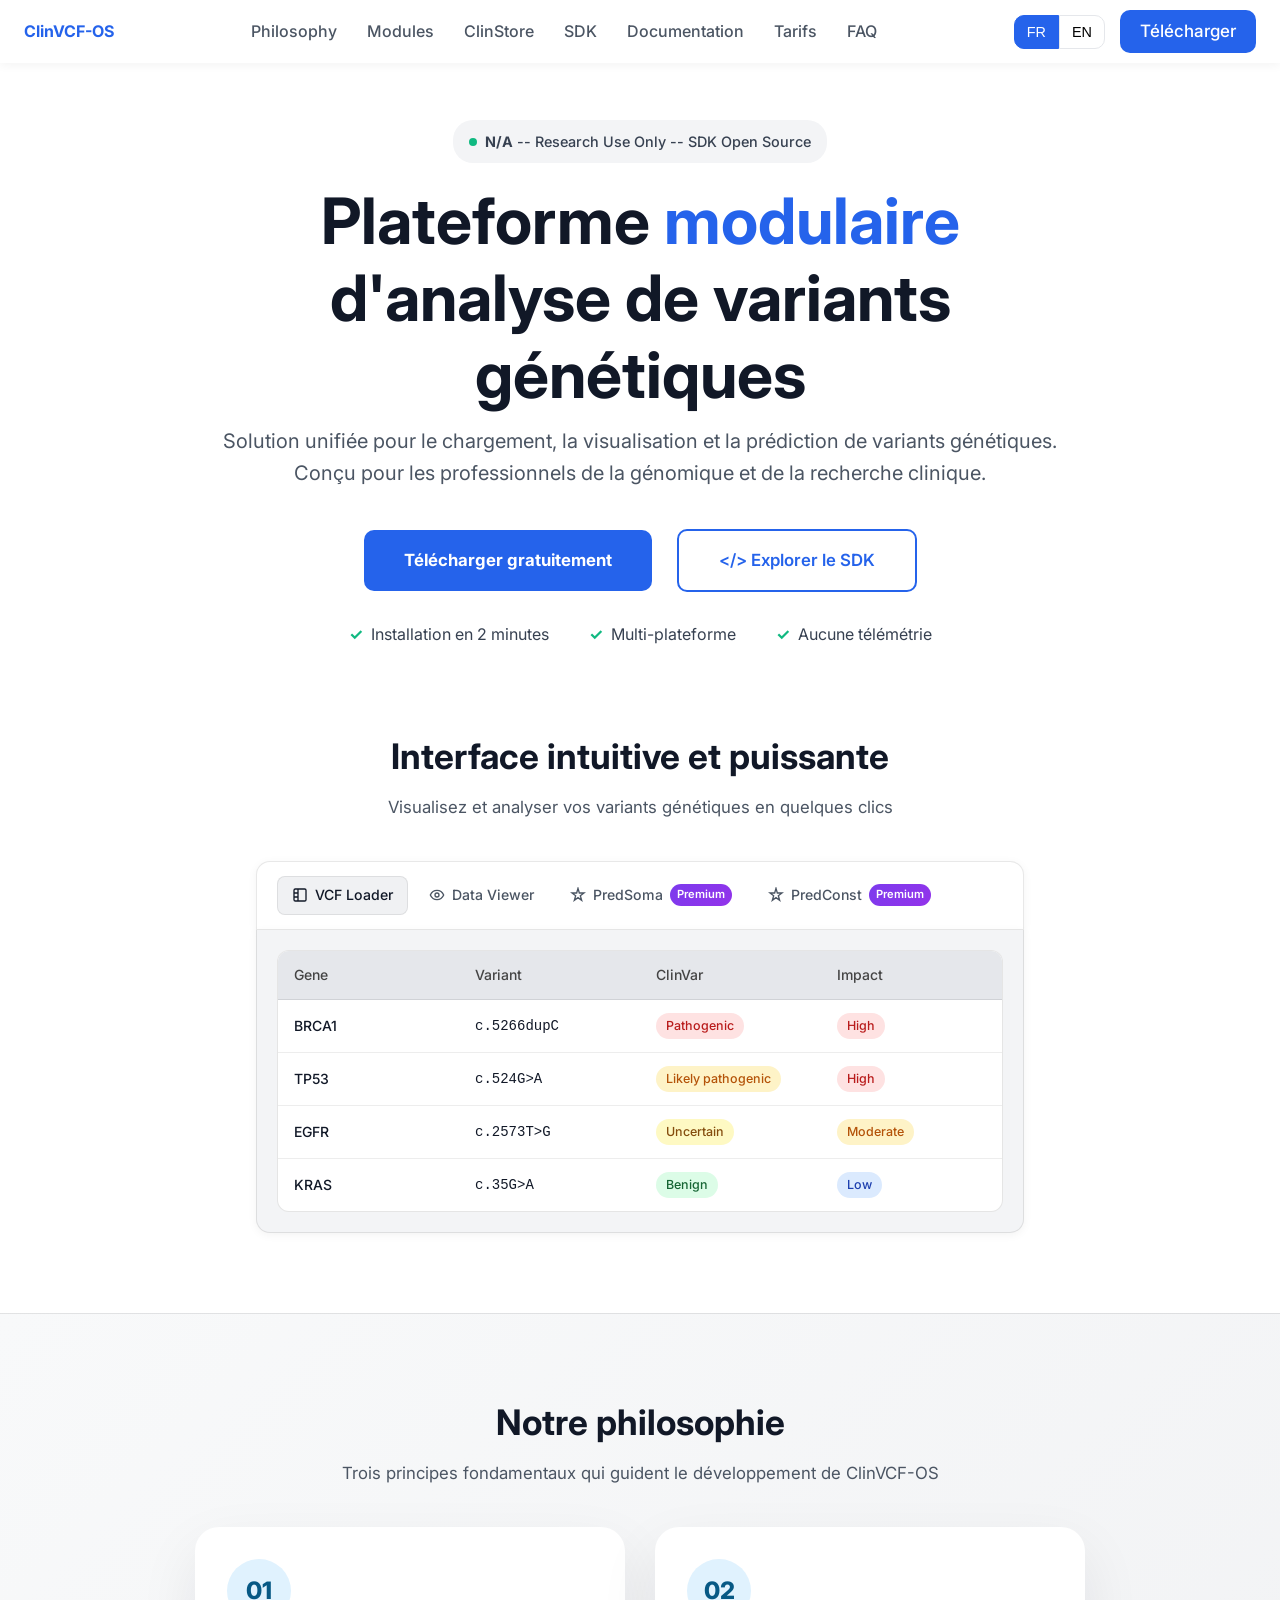
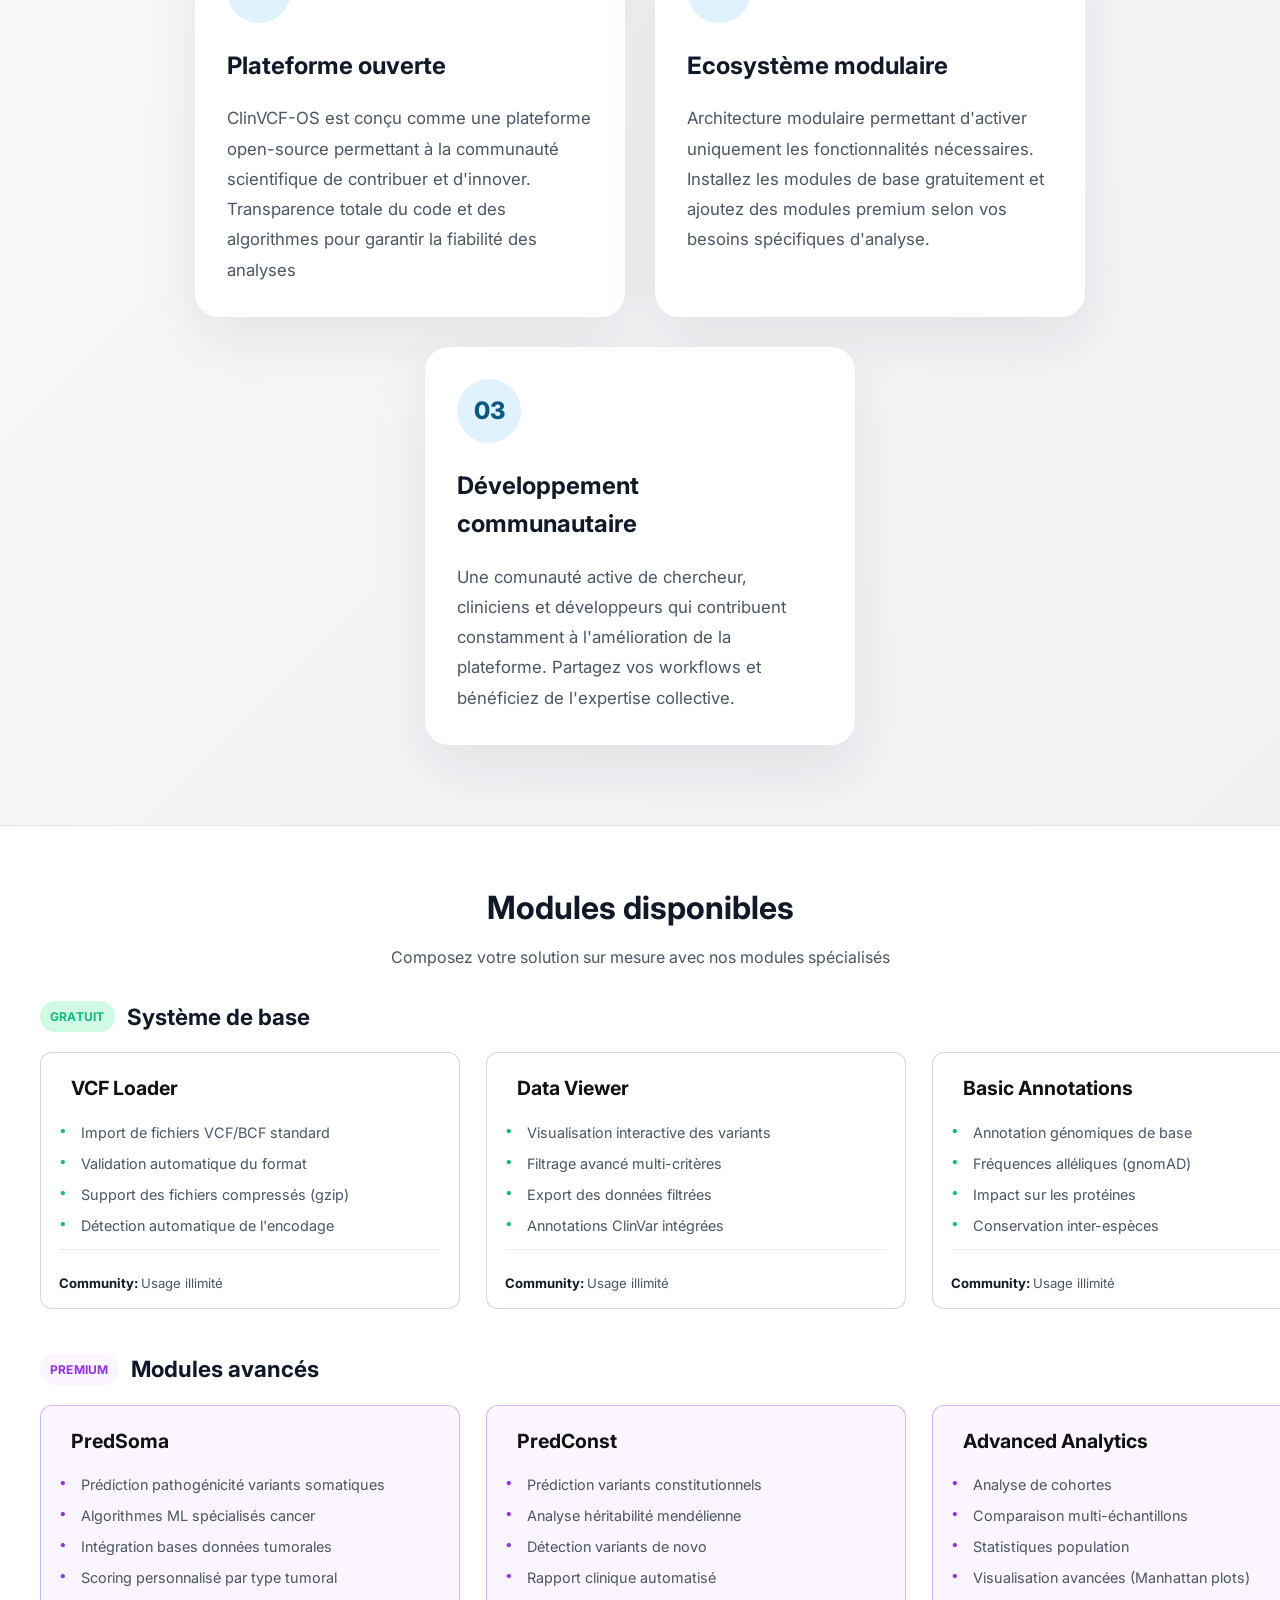
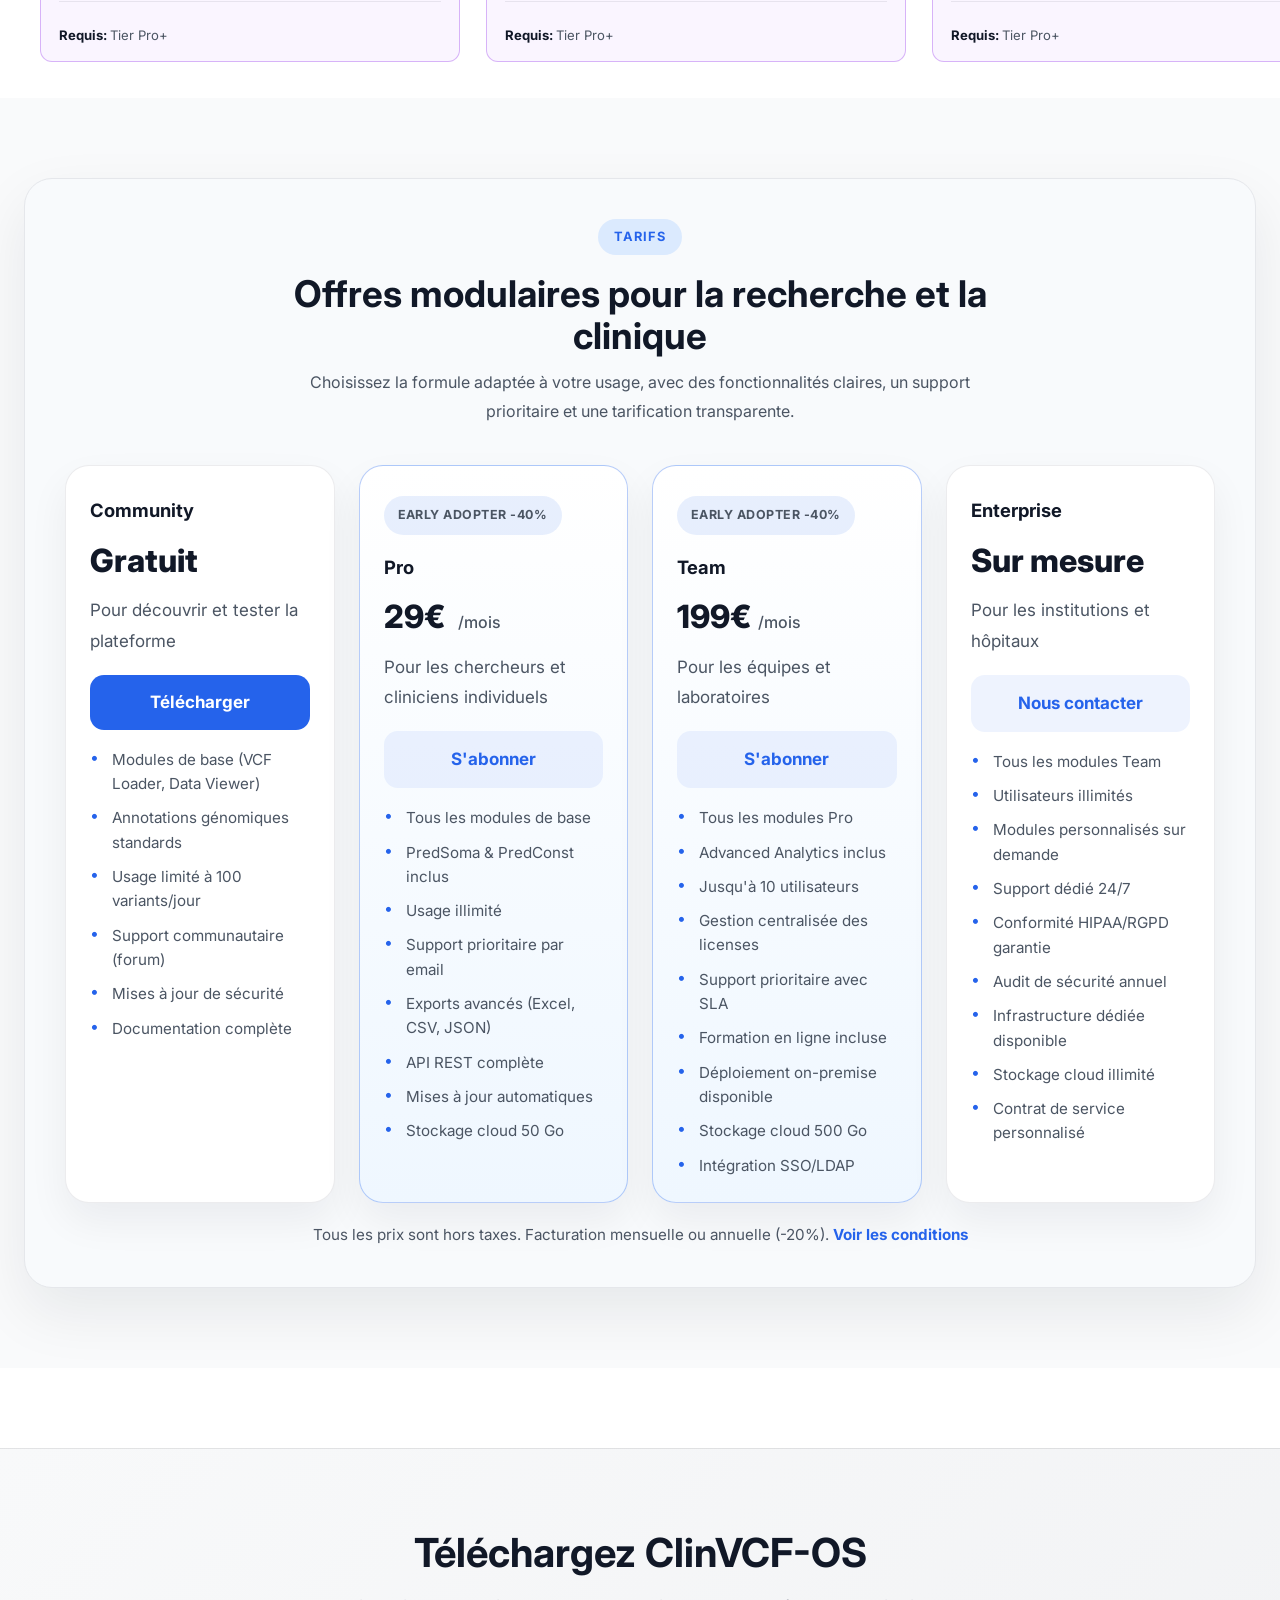
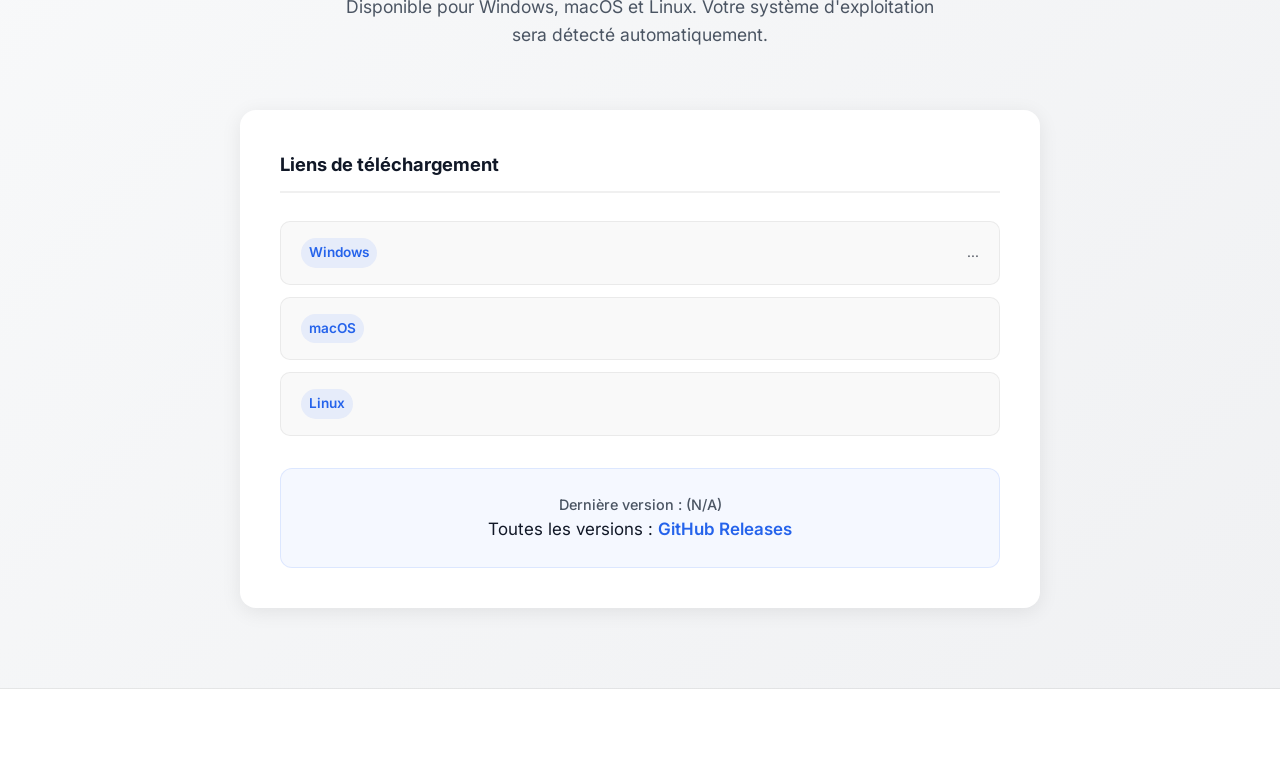
==== commit eaa23118: "Mise à jour index.html Ajout de la dernière version de ClinVCF-OS dans le RUO en haut de page" ====
--- a/site/index.html
+++ b/site/index.html
@@ -38,7 +38,7 @@
         <div class="hero-content">
             <div class="hero-badge">
                 <span class="badge-pulse"></span>
-                <span class="badge-text" id="hero-badge-text">v0.1 -- Research Use Only -- SDK Open Source</span>
+                <span class="badge-text" id="hero-badge-text"><strong id="release-version"></strong> -- Research Use Only -- SDK Open Source</span>
             </div>
             <h1>Plateforme <span class="text-bleu">modulaire</span><br> d'analyse de variants<br> génétiques</h1>
             <p>Solution unifiée pour le chargement, la visualisation et la prédiction de variants génétiques.<br> Conçu pour les professionnels de la génomique et de la recherche clinique. </p>
@@ -311,27 +311,27 @@
                     <a href="#" class="download-link" id="windows-link" data-os="windows">
                         <span class="download-name">
                             <span class="download-os">Windows</span>
-                            <span id="windows-name">...</span>
+                            <span id="windows-name"></span>
                         </span>
                         <span class="download-size" id="windows-size">...</span>
                     </a>
                     <a href="#" class="download-link" id="macos-link" data-os="macos">
                         <span class="download-name">
                             <span class="download-os">macOS</span>
-                            <span id="macos-name">...</span>
+                            <span id="macos-name"></span>
                         </span>
-                        <span class="download-size" id="macos-size">...</span>
+                        <span class="download-size" id="macos-size"></span>
                     </a>
                     <a href="#" class="download-link" id="linux-link" data-os="linux">
                         <span class="download-name">
                             <span class="download-os">Linux</span>
-                            <span id="linux-name">...</span>
+                            <span id="linux-name"></span>
                         </span>
-                        <span class="download-size" id="linux-size">...</span>
+                        <span class="download-size" id="linux-size"></span>
                     </a>
                 </div>
                 <div class="release-info">
-                    <p id="release-date">Dernière version : <strong id="release-version">...</strong> (<span id="release-published">...</span>)</p>
+                    <p id="release-date">Dernière version : <strong id="release-version"></strong> (<span id="release-published"></span>)</p>
                     <p id="release-link">Toutes les versions : <a href="https://github.com/ClinVCF/clinVCF-os/releases">GitHub Releases</a></p>
                 </div>
             </div>
@@ -342,4 +342,4 @@
 
 <script src="scripts/download.js"></script>
 </body>
-</html>+</html>
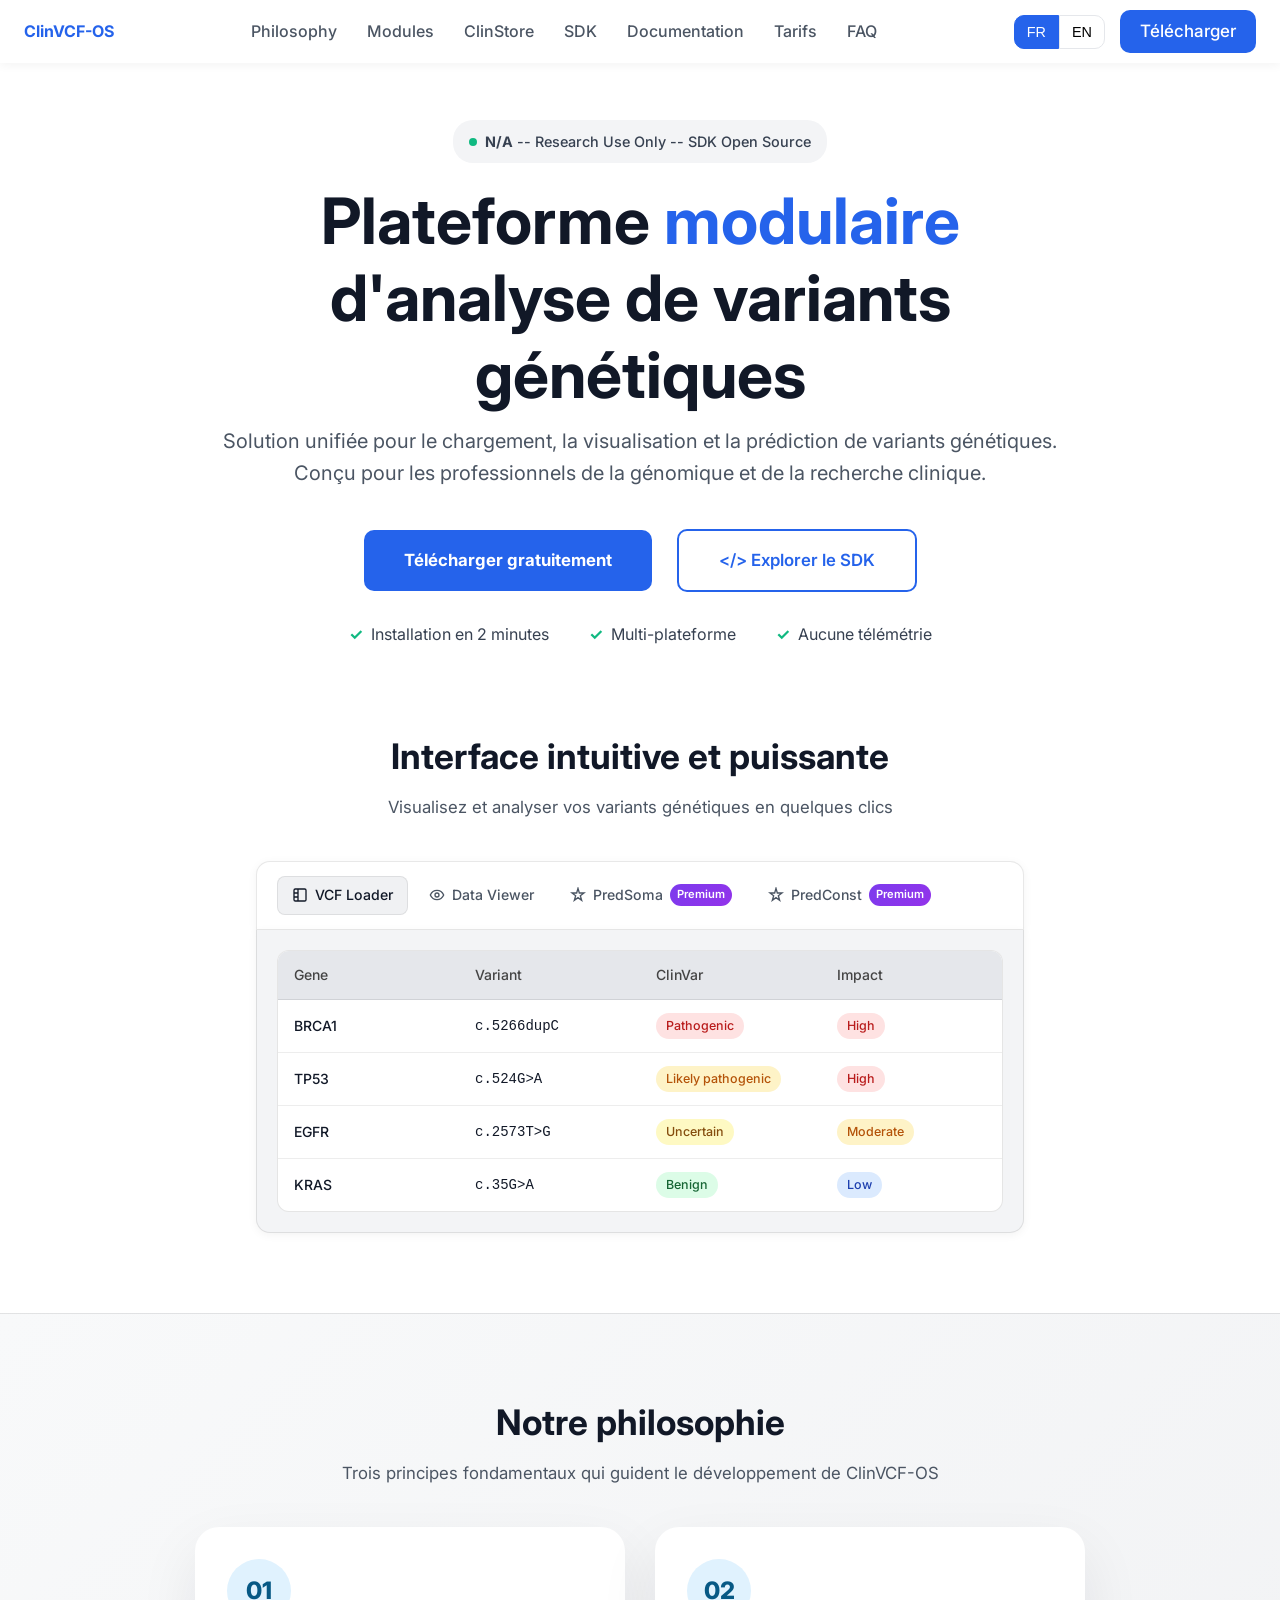
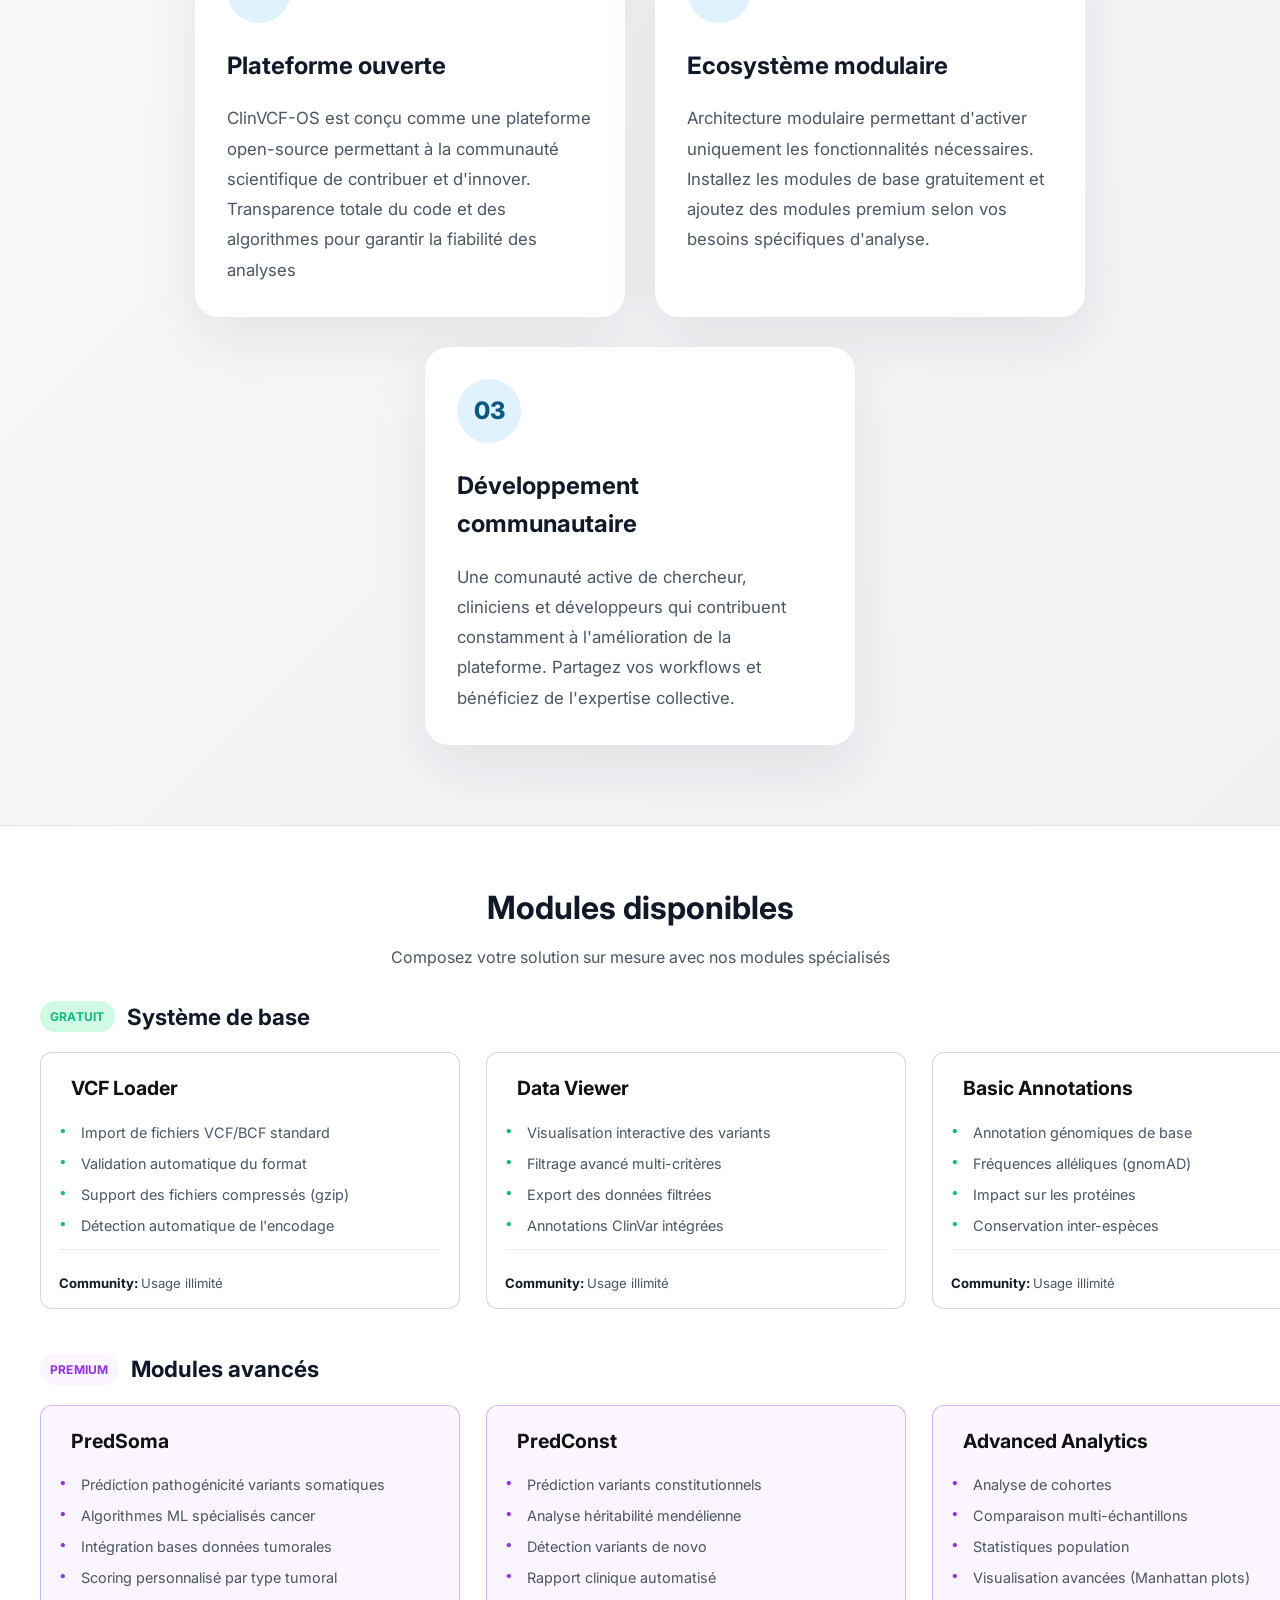
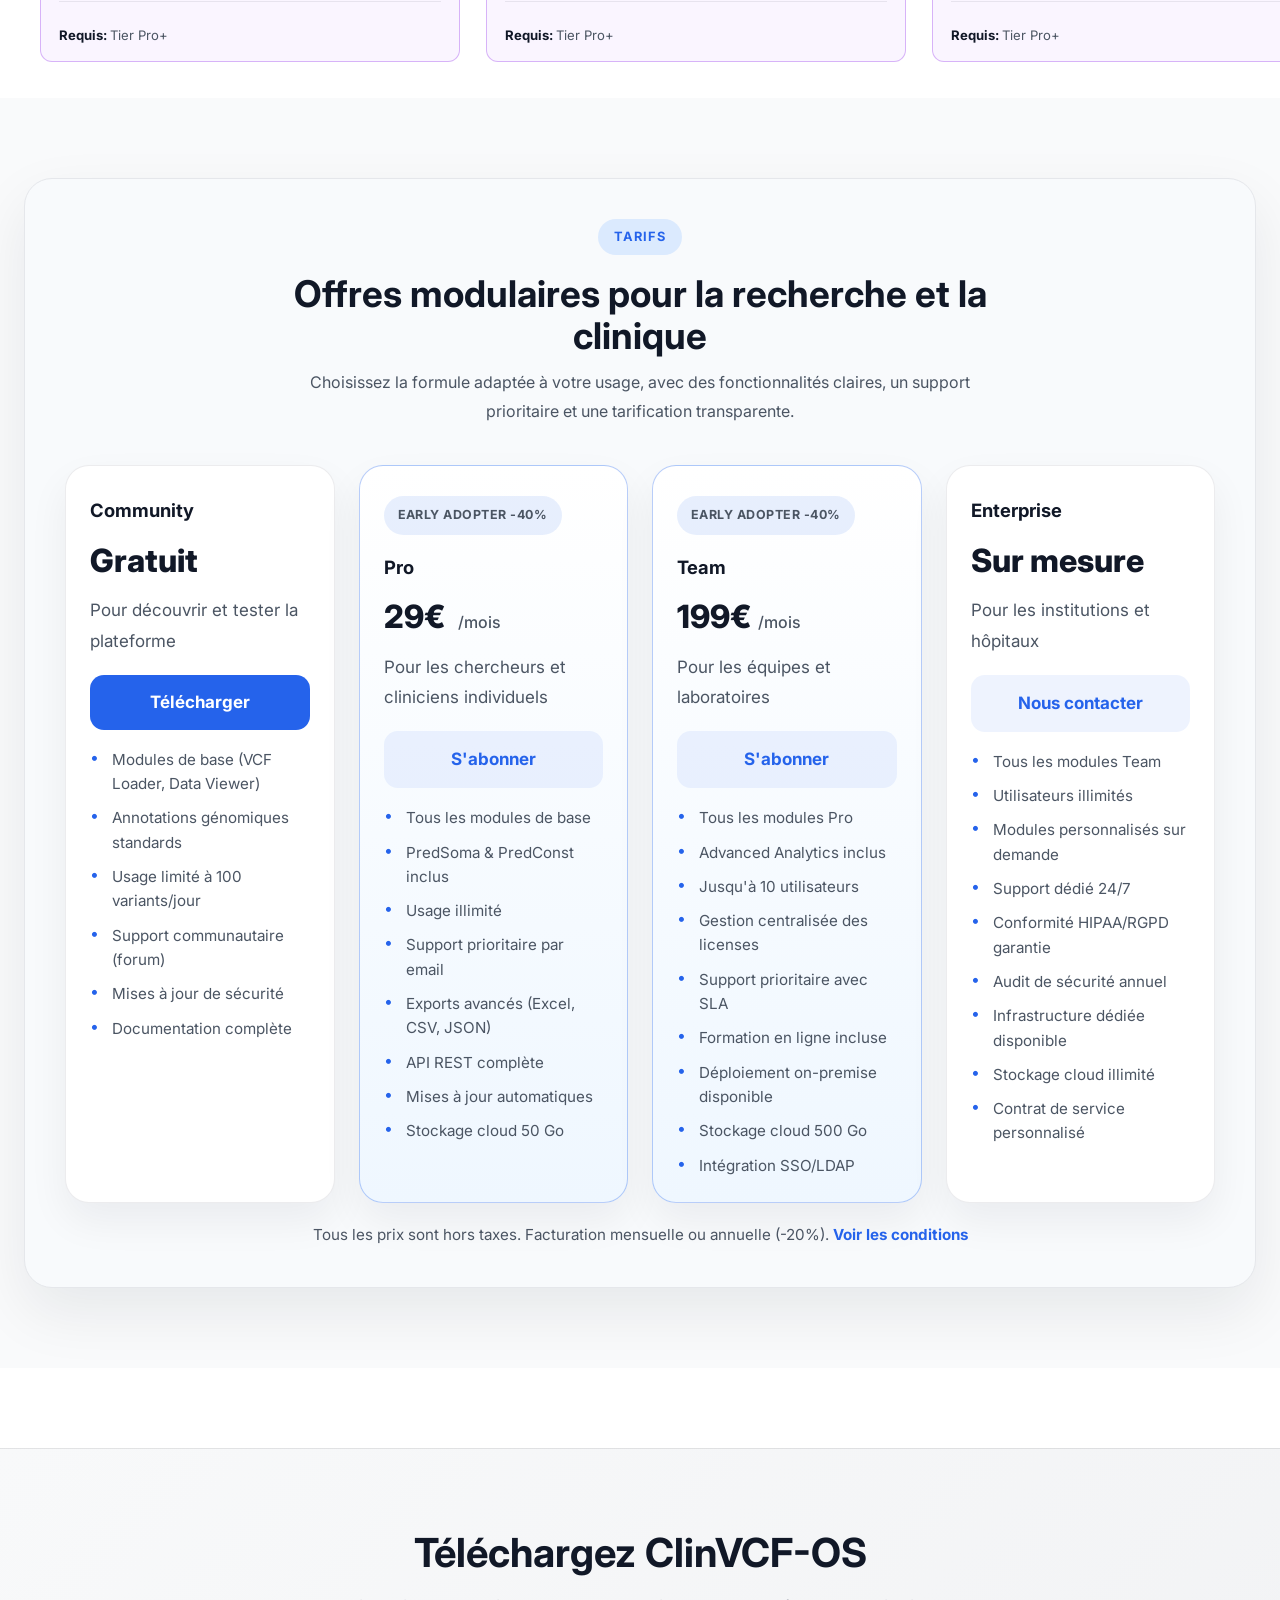
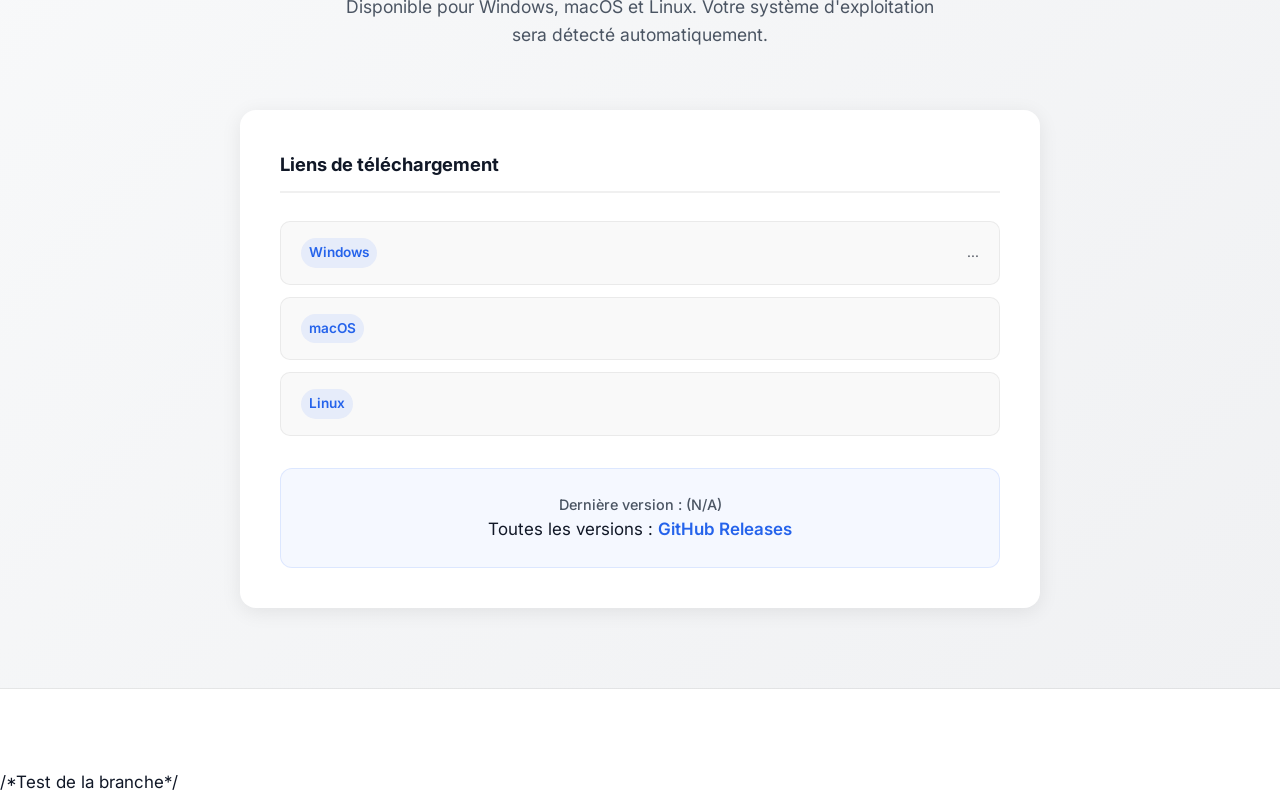
==== commit b99acb52: "Création du système de traduction FR/EN en cours.." ====
--- a/site/index.html
+++ b/site/index.html
@@ -338,6 +338,8 @@
         </div>
     </section>
 
+/*Test de la branche*/
+
 
 
 <script src="scripts/download.js"></script>
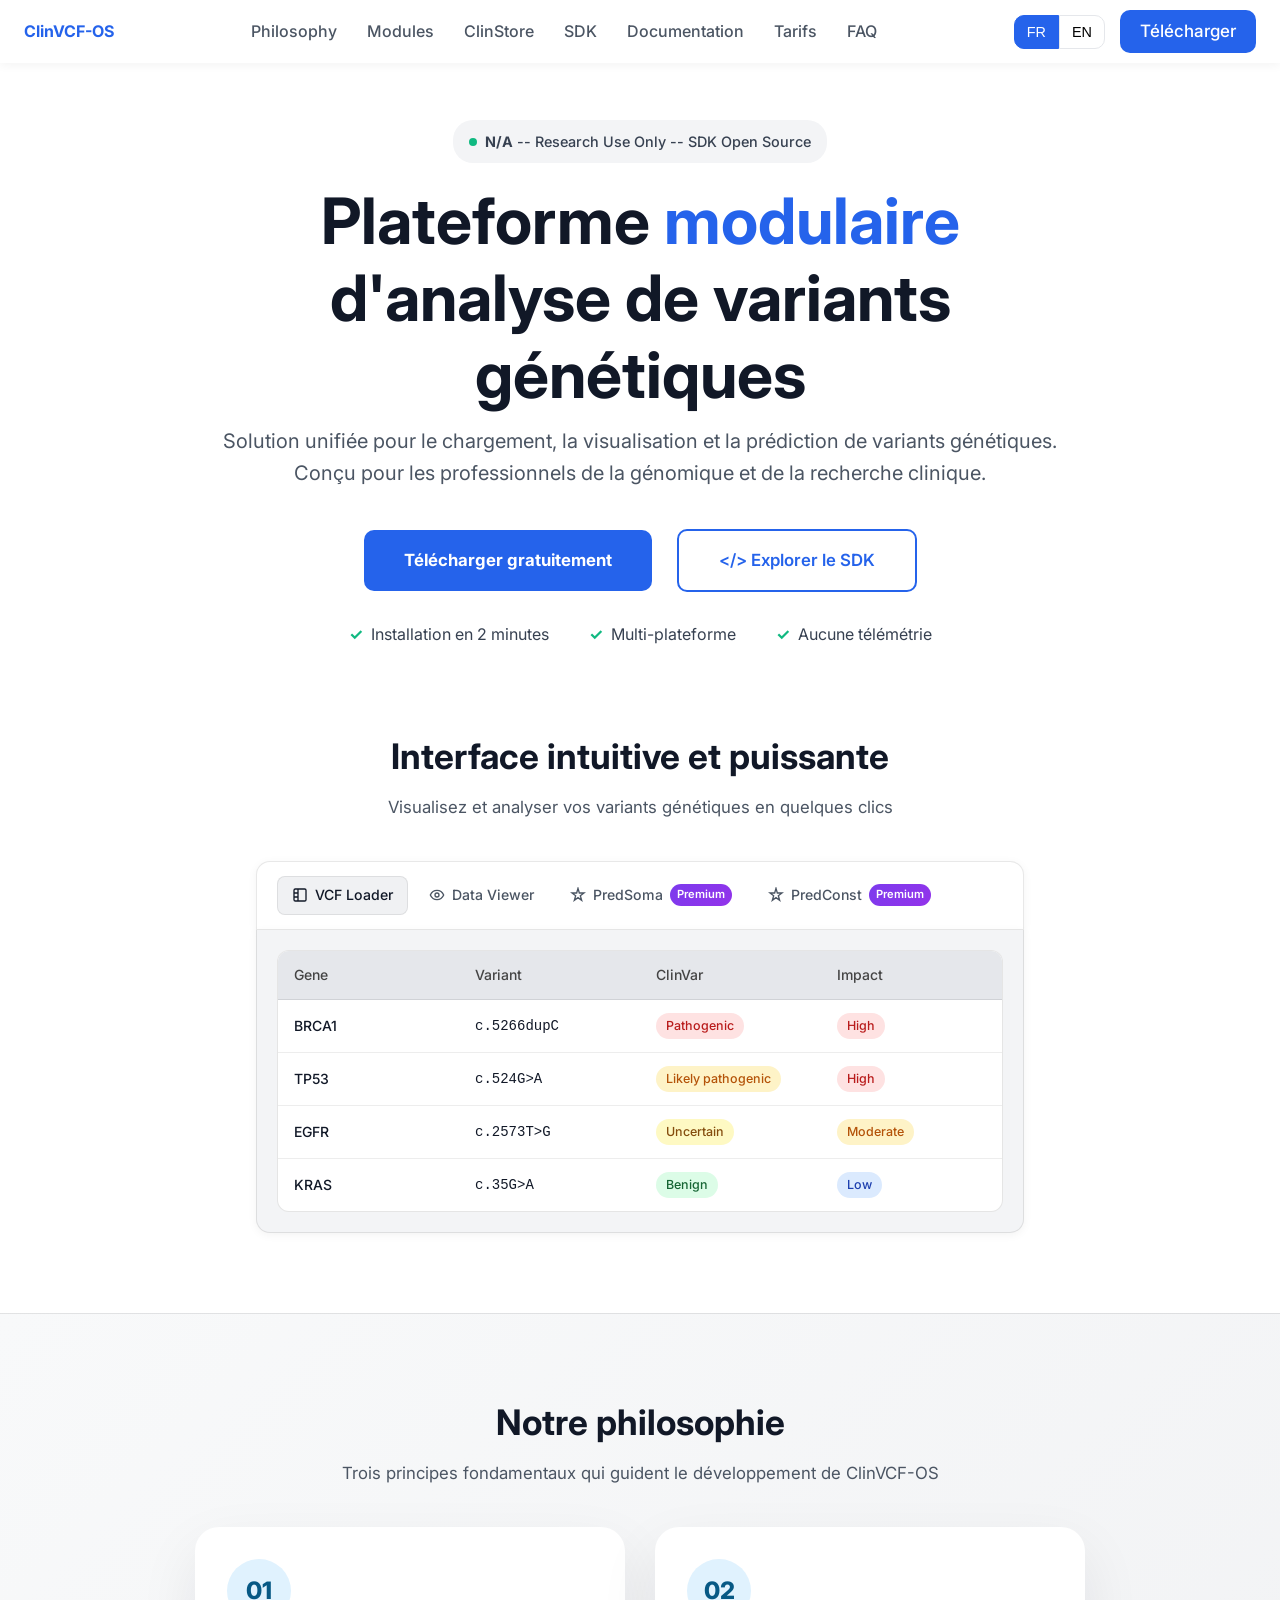
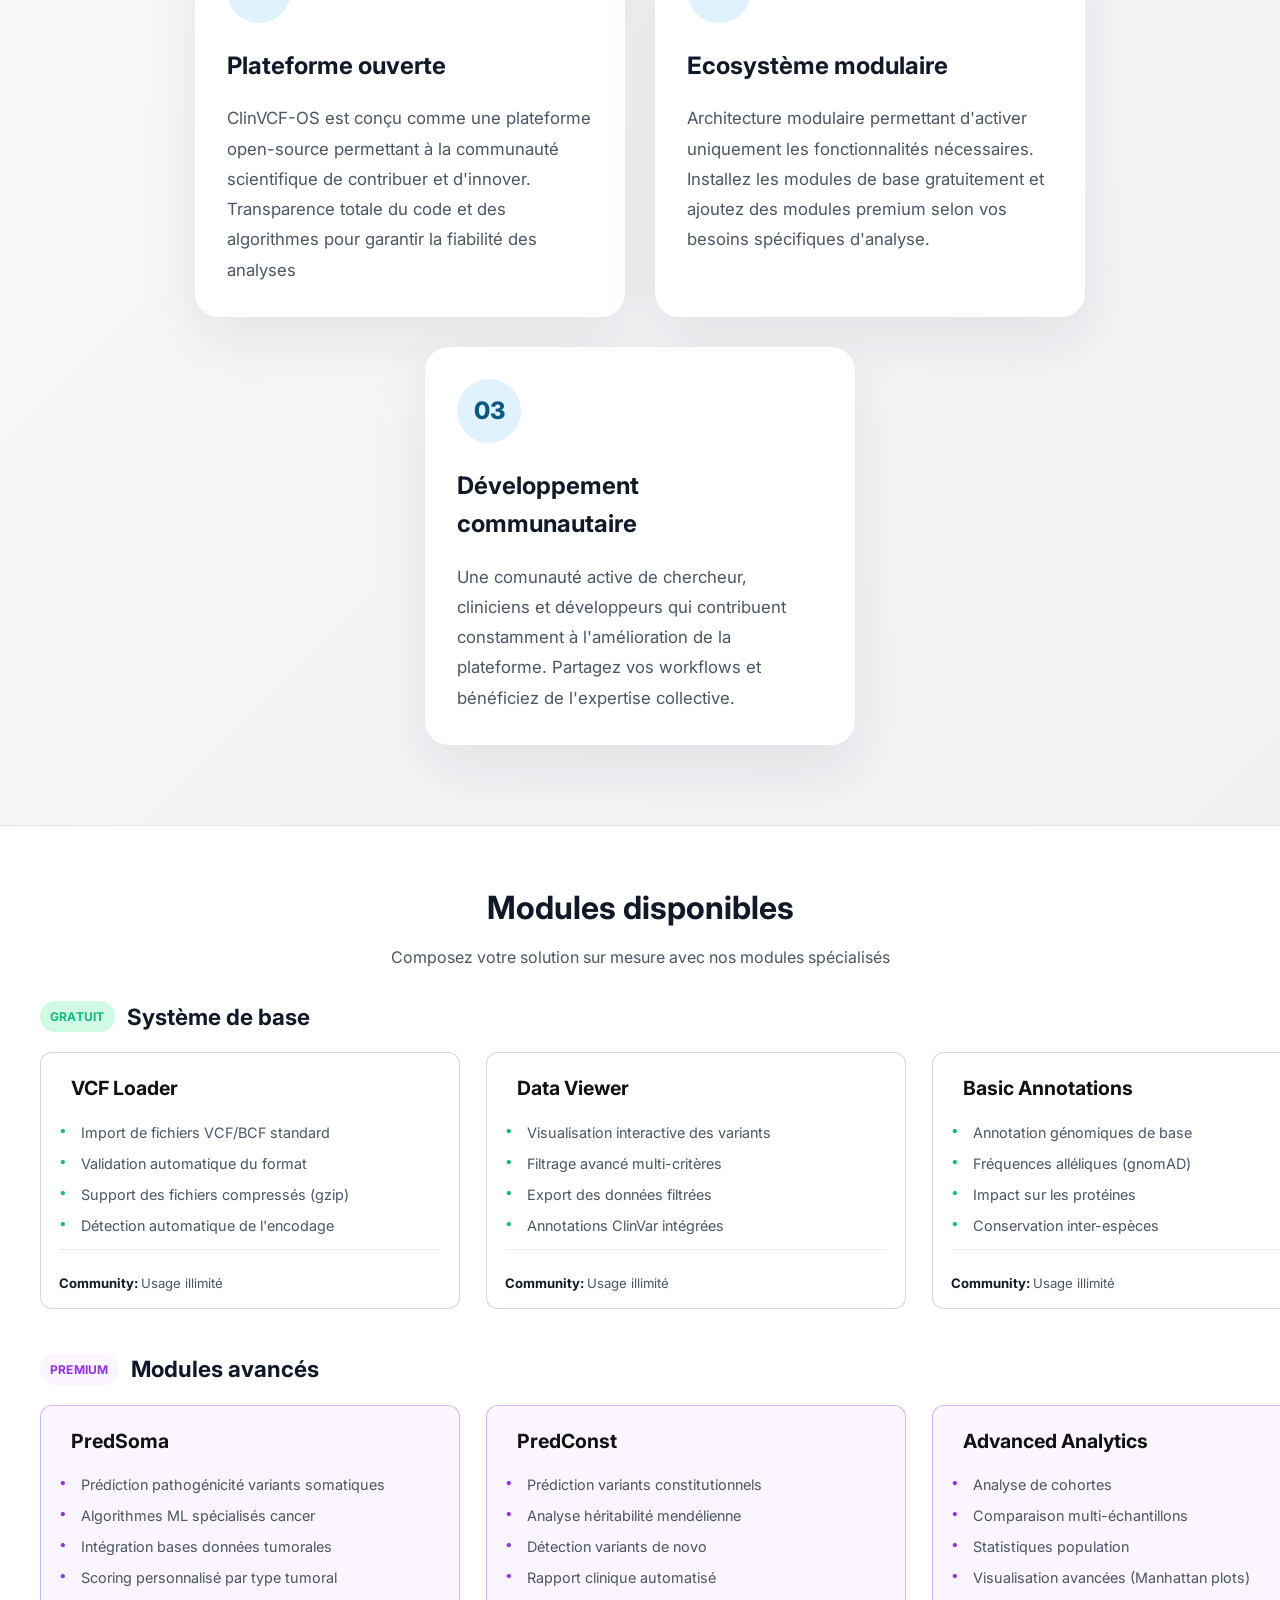
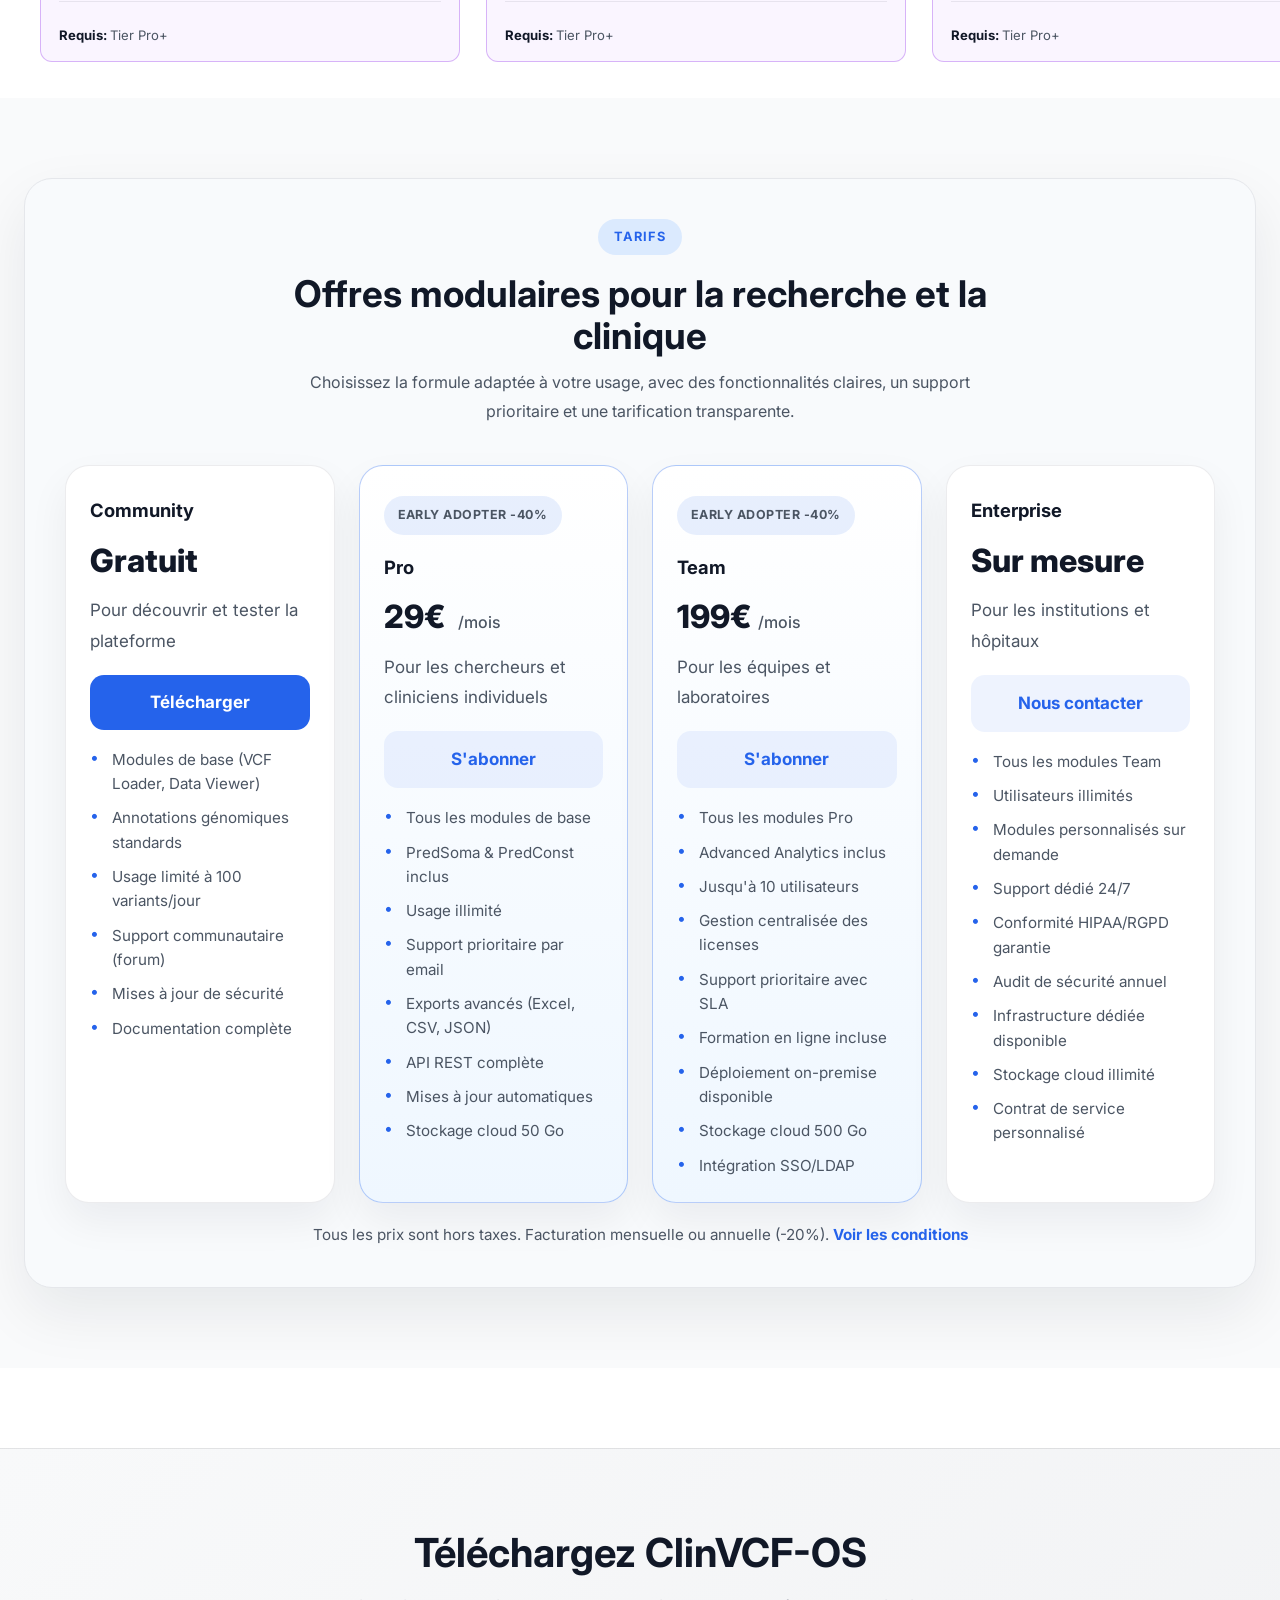
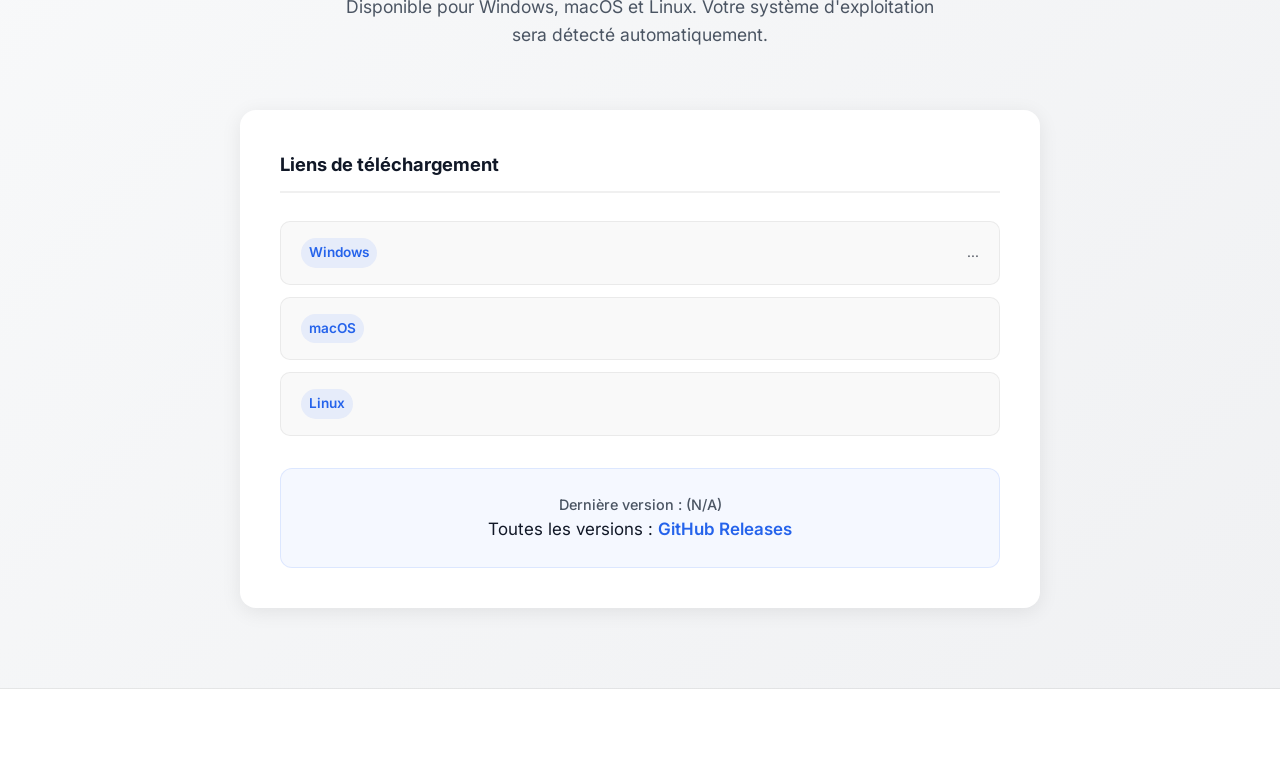
==== commit 7d62aeb1: "Création du fichier translate.js, création des functions et début de la traduction." ====
--- a/site/index.html
+++ b/site/index.html
@@ -19,8 +19,8 @@
                         <li><a href="#">ClinStore</a></li>
                         <li><a href="#">SDK</a></li>
                         <li><a href="#">Documentation</a></li>
-                        <li><a href="#">Tarifs</a></li>
-                        <li><a href="#">FAQ</a></li>
+                        <li><a href="#tarifs-section">Tarifs</a></li>
+                        <li><a href="#faq-section">FAQ</a></li>
                     </ul>
                 </div>
                 <div class="nav-actions">
@@ -338,7 +338,6 @@
         </div>
     </section>
 
-/*Test de la branche*/
 
 
 
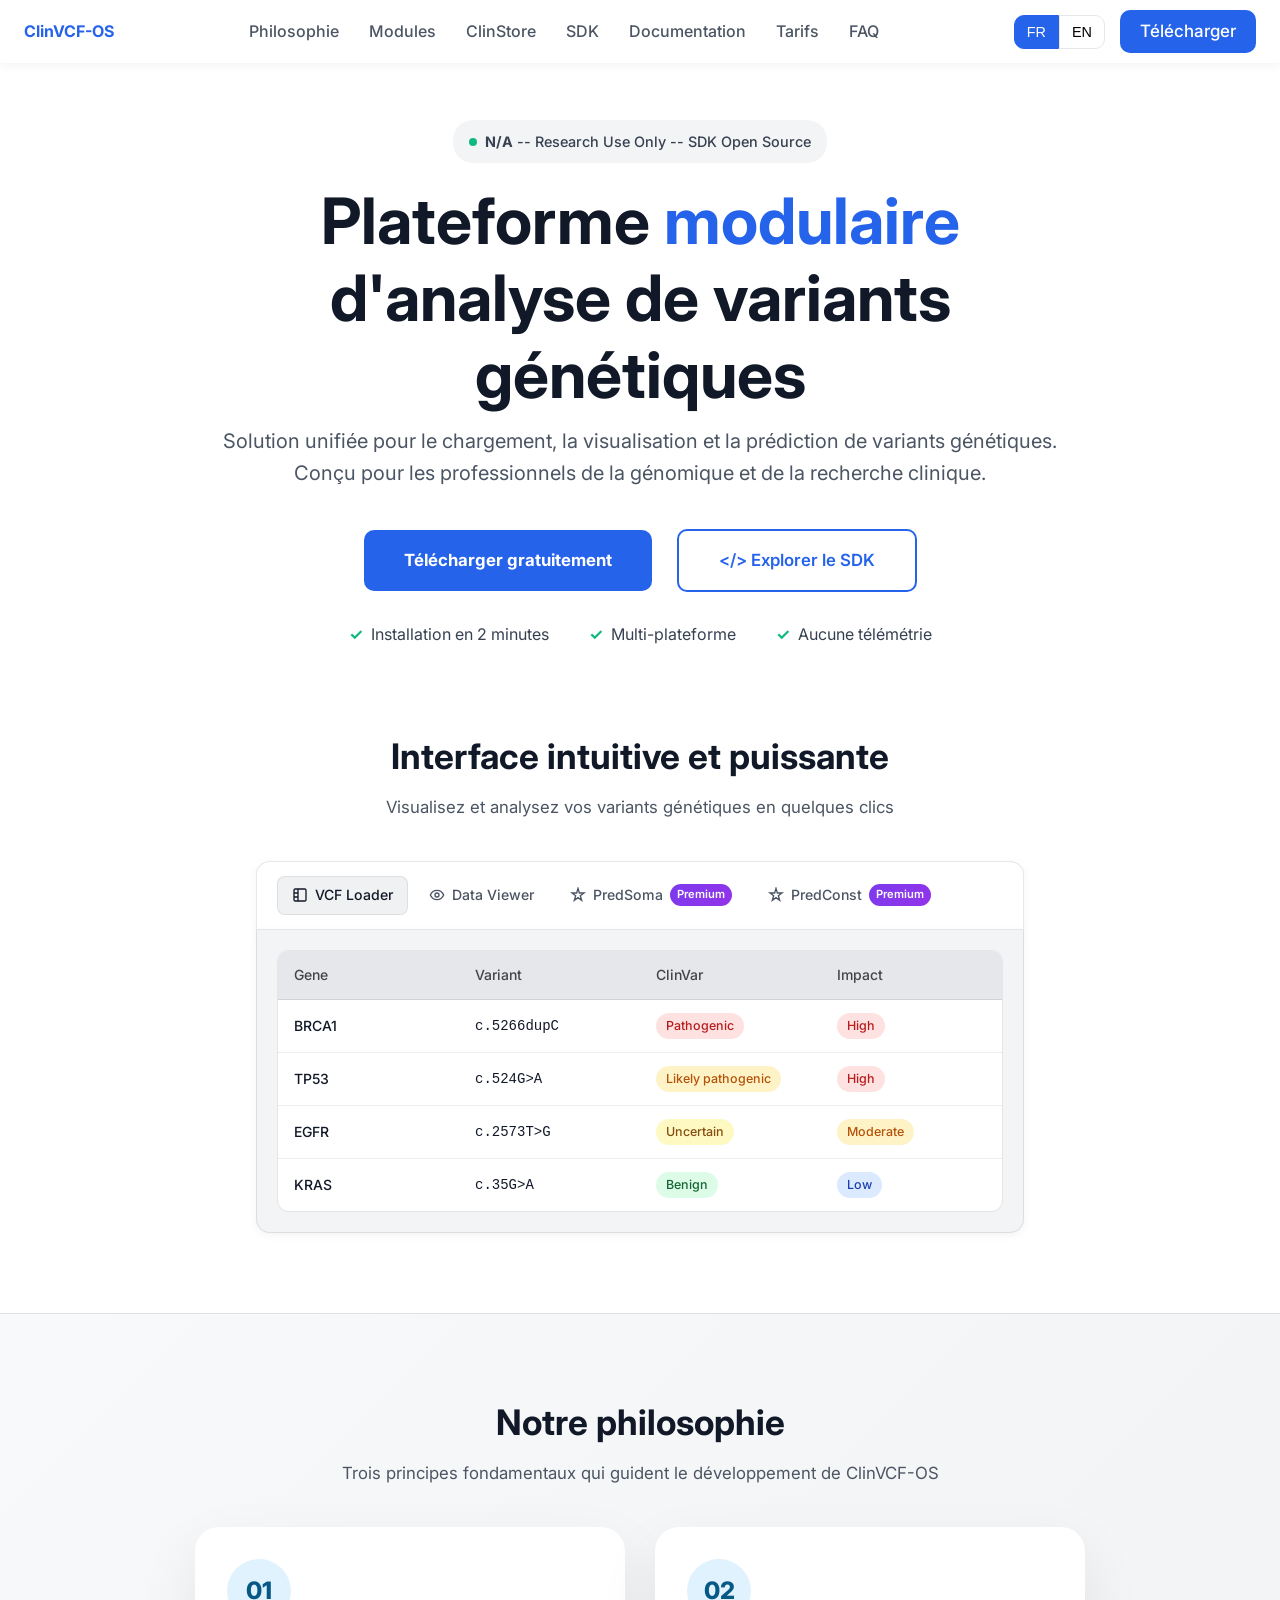
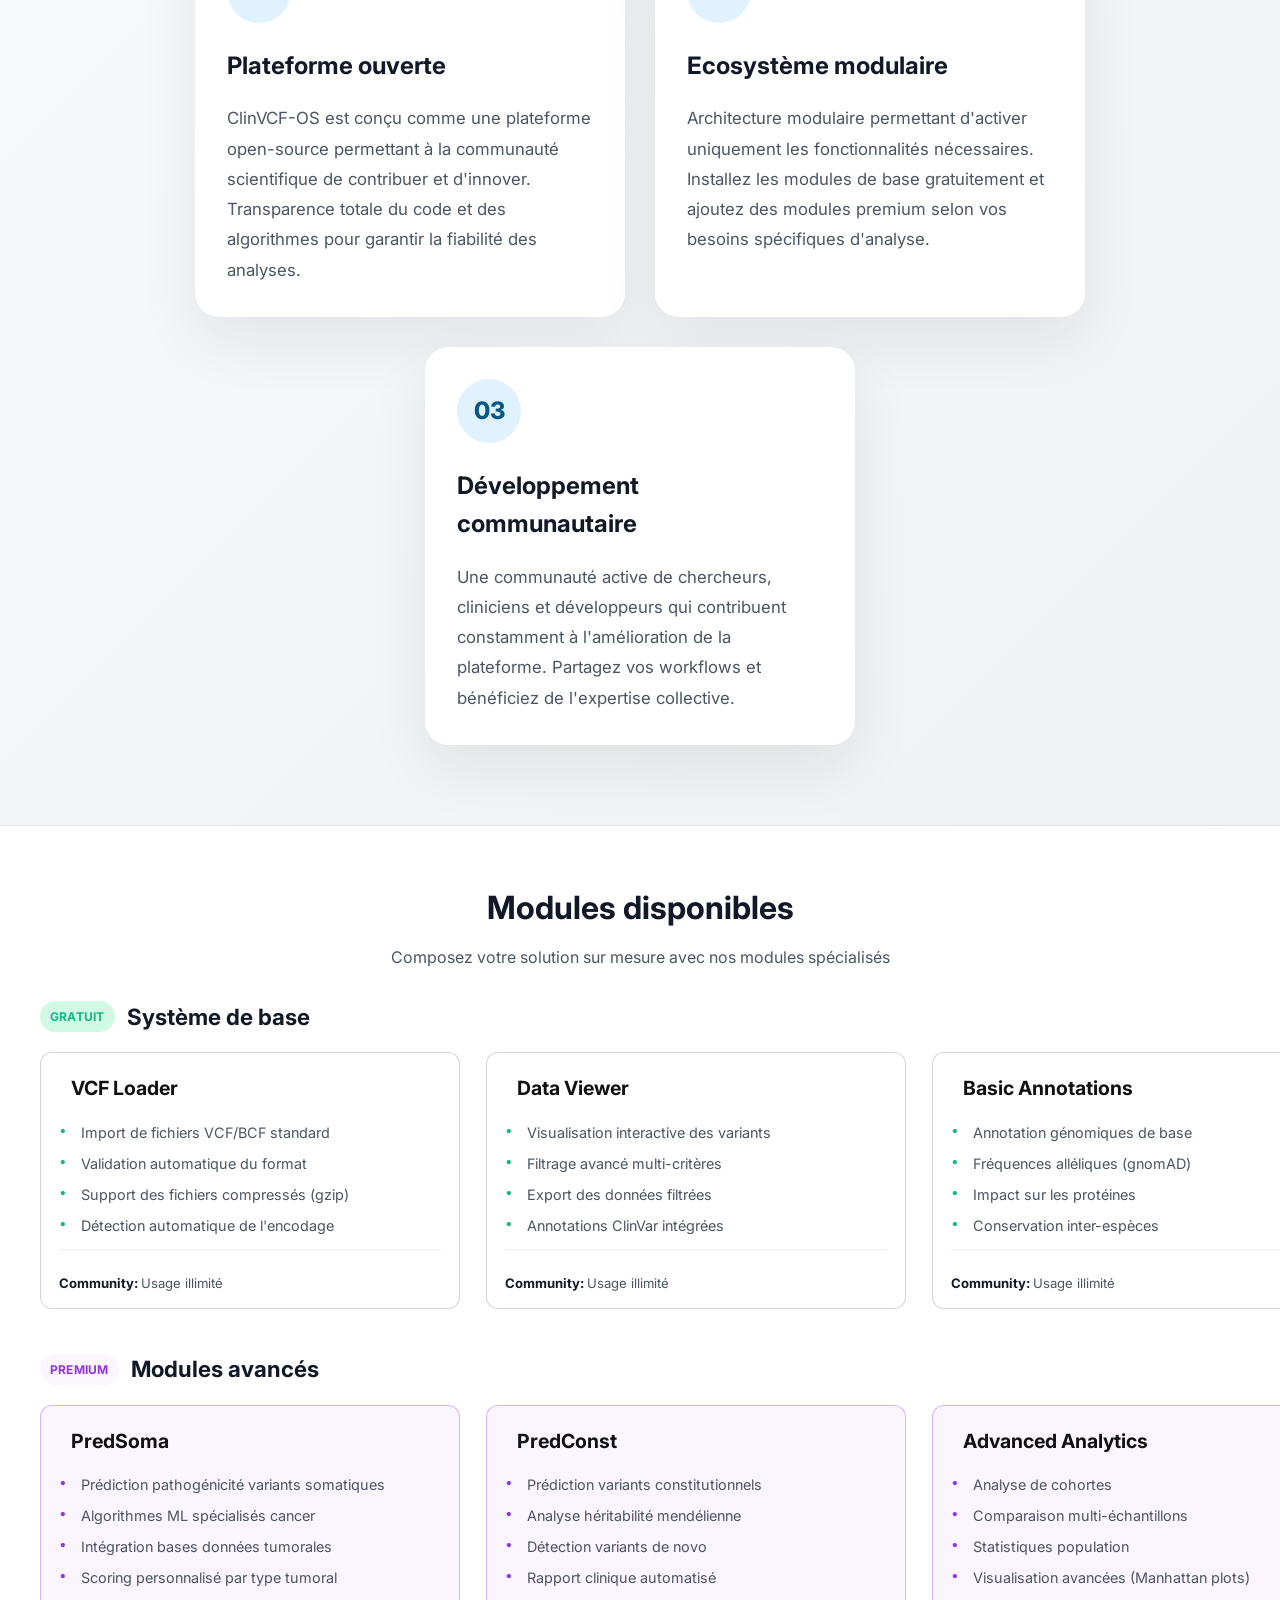
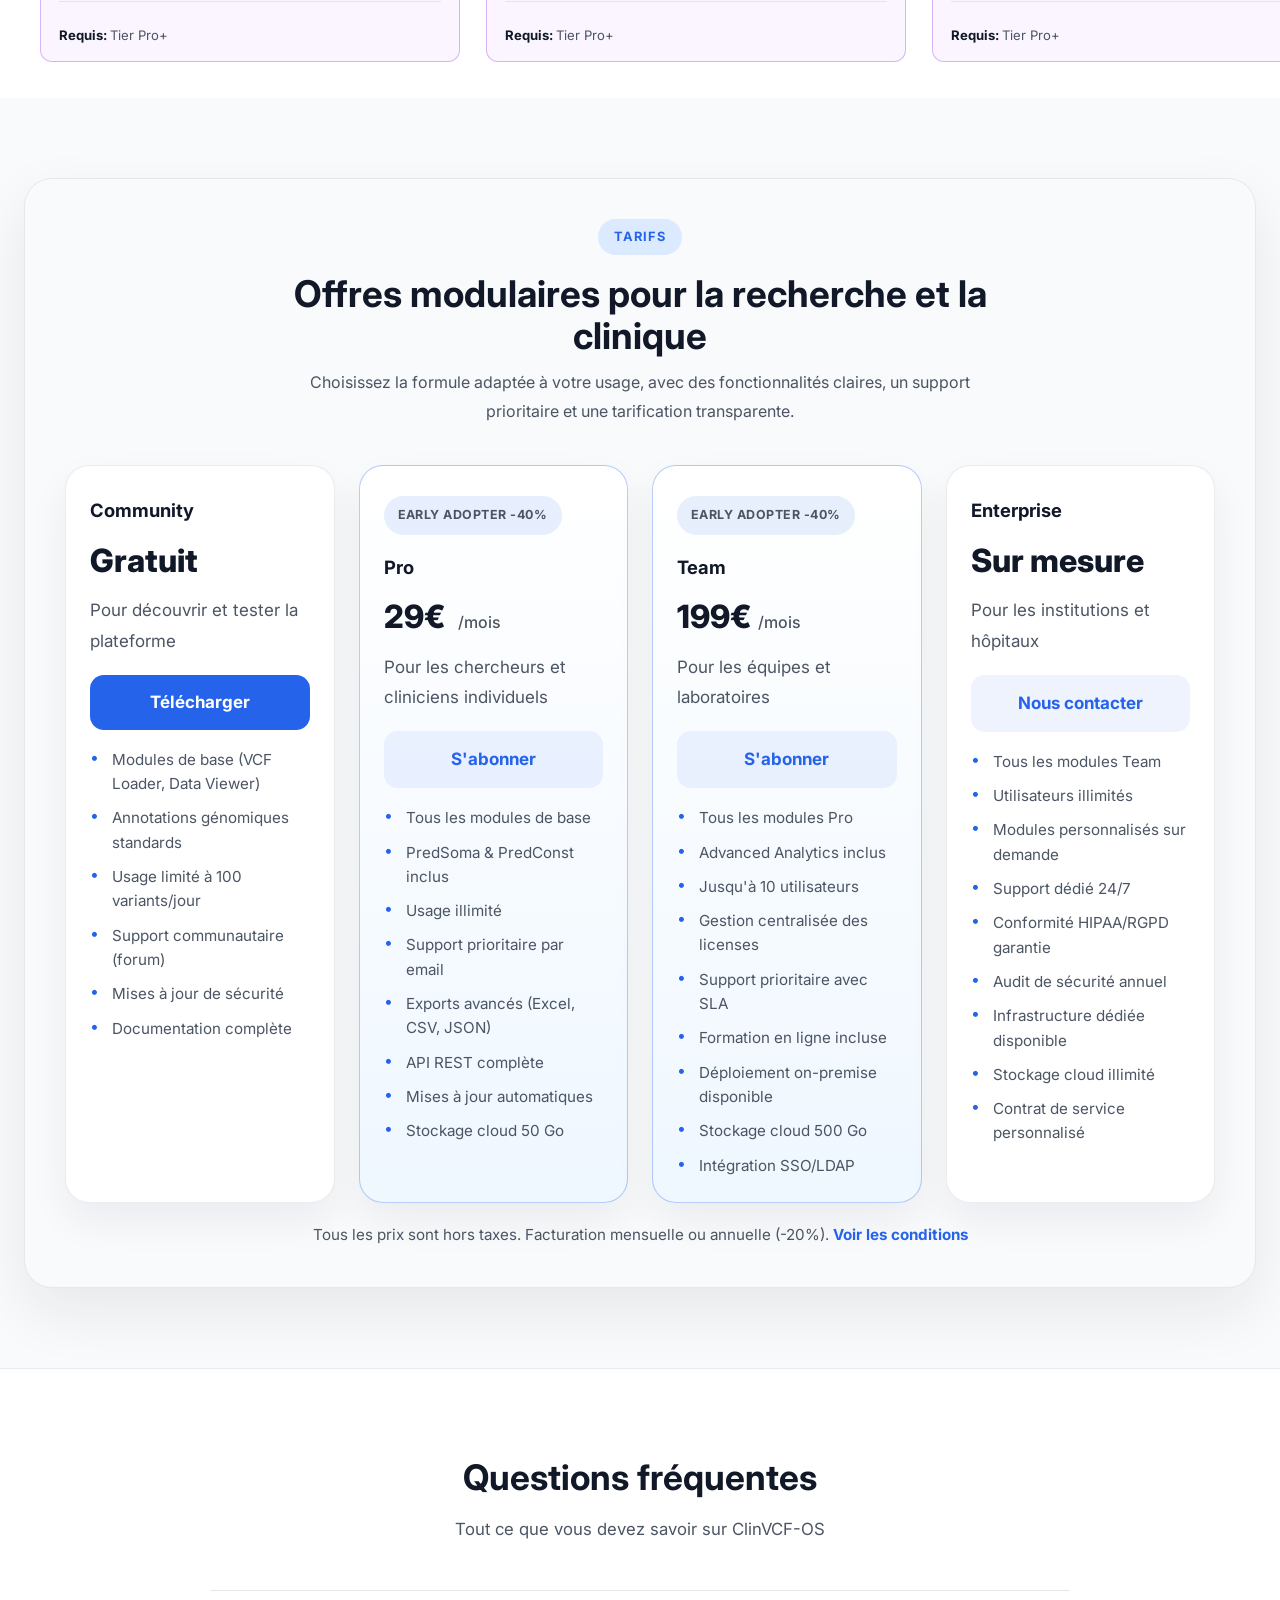
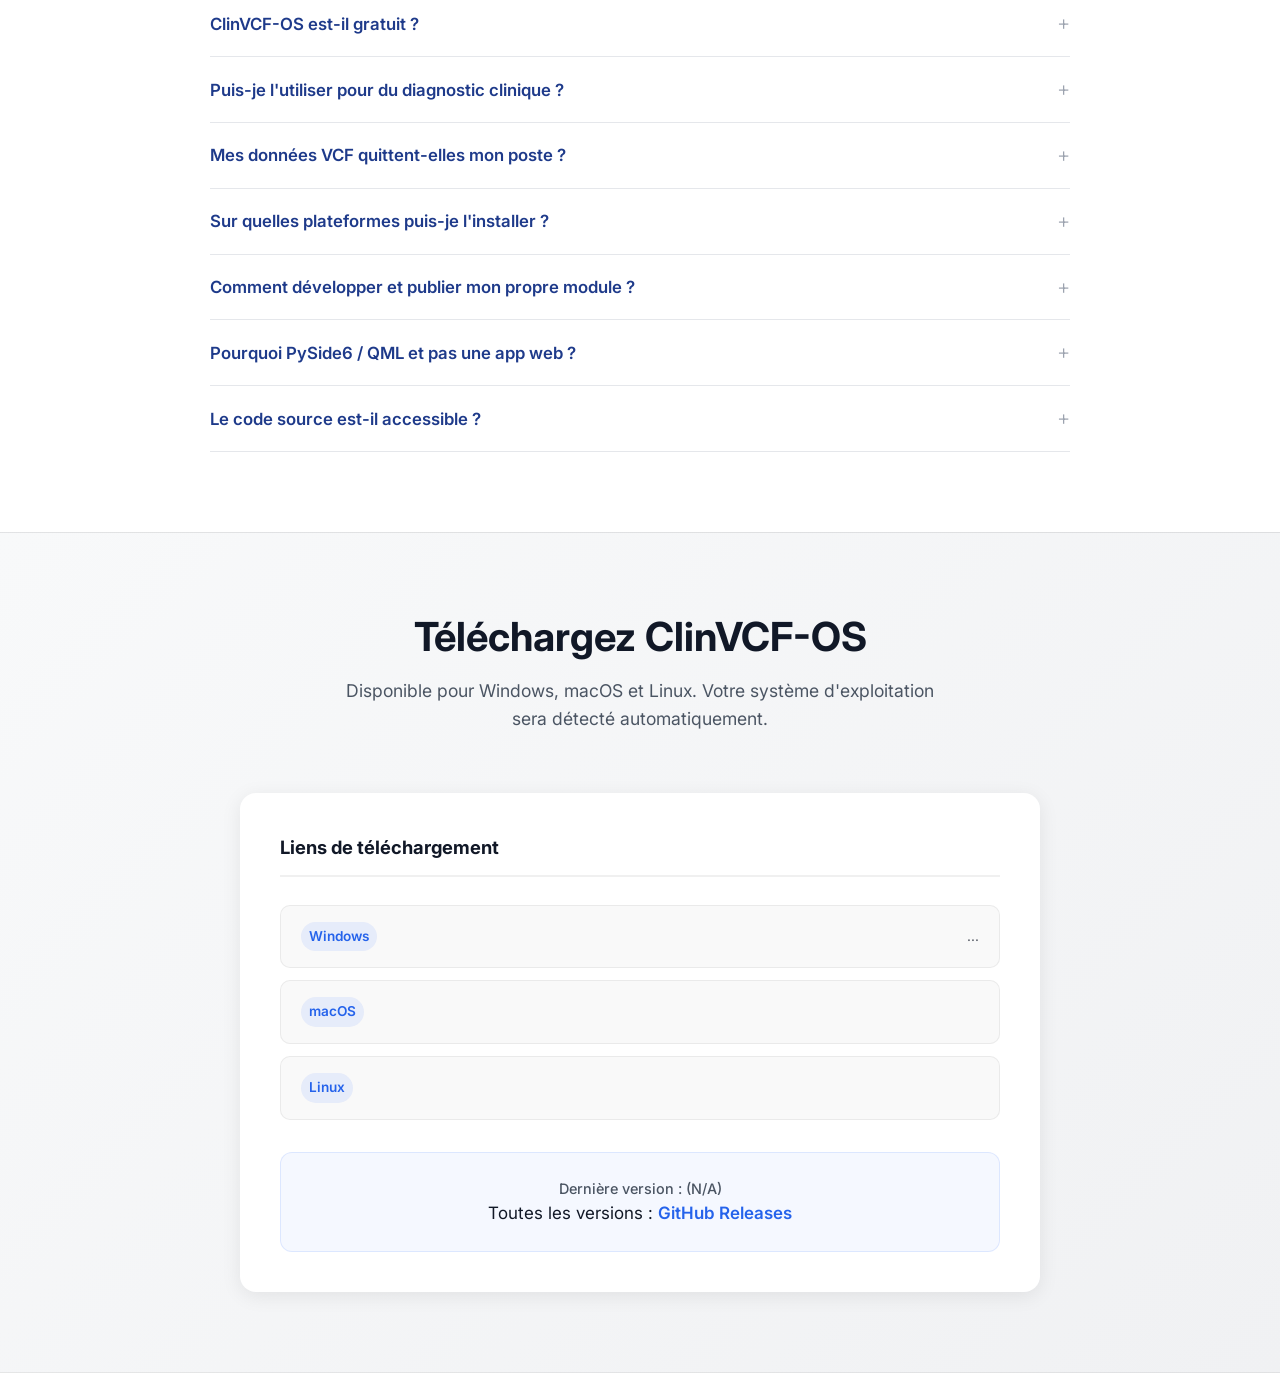
==== commit 131ba22f: "Création de faq.js et faq-section respectant le cahier des charges" ====
--- a/site/index.html
+++ b/site/index.html
@@ -4,22 +4,22 @@
     <meta charset="UTF-8">
     <title>ClinVCF-OS</title>
     <link href="https://fonts.googleapis.com/css2?family=Inter:wght@400;500;600;700&display=swap" rel="stylesheet">
-    <link rel="stylesheet" href="styles.css">
+    <link rel="stylesheet" href="styles/styles.css">
+    <link rel="stylesheet" href="styles/responsive.css">
 </head>
 <body>
-    <!-- Header -->
     <header>
         <div class="container">
             <nav class="navbar">
                 <a href="#" class="logo">ClinVCF-OS</a>
                 <div class="nav-links">
                     <ul>
-                        <li><a href="#philosphy-section">Philosophy</a></li>
-                        <li><a href="#modules-section">Modules</a></li>
-                        <li><a href="#">ClinStore</a></li>
-                        <li><a href="#">SDK</a></li>
-                        <li><a href="#">Documentation</a></li>
-                        <li><a href="#tarifs-section">Tarifs</a></li>
+                        <li><a data-i18n="nav-philosophy" href="#philosphy-section">Philosophie</a></li>
+                        <li><a data-i18n="nav-modules" href="#modules-section">Modules</a></li>
+                        <li><a data-i18n="nav-clinstore" href="#">ClinStore</a></li>
+                        <li><a data-i18n="nav-sdk" href="#">SDK</a></li>
+                        <li><a data-i18n="nav-docs" href="#">Documentation</a></li>
+                        <li><a data-i18n="nav-tarifs" href="#tarifs-section">Tarifs</a></li>
                         <li><a href="#faq-section">FAQ</a></li>
                     </ul>
                 </div>
@@ -28,7 +28,7 @@
                         <button class="lang-btn active">FR</button>
                         <button class="lang-btn">EN</button>
                     </div>
-                    <a href="#download-section" class="download-btn">Télécharger</a>
+                    <a data-i18n="btn-download" href="#download-section" class="download-btn">Télécharger</a>
                 </div>
             </nav>
         </div>
@@ -40,23 +40,23 @@
                 <span class="badge-pulse"></span>
                 <span class="badge-text" id="hero-badge-text"><strong id="release-version"></strong> -- Research Use Only -- SDK Open Source</span>
             </div>
-            <h1>Plateforme <span class="text-bleu">modulaire</span><br> d'analyse de variants<br> génétiques</h1>
-            <p>Solution unifiée pour le chargement, la visualisation et la prédiction de variants génétiques.<br> Conçu pour les professionnels de la génomique et de la recherche clinique. </p>
+            <h1 data-i18n="hero-text">Plateforme <span class="text-bleu">modulaire</span><br> d'analyse de variants<br> génétiques</h1>
+            <p data-i18n="hero-text-2">Solution unifiée pour le chargement, la visualisation et la prédiction de variants génétiques.<br> Conçu pour les professionnels de la génomique et de la recherche clinique.</p>
         </div>
         <div class="hero-buttons">
-            <a class="DL" href="#download-section">Télécharger gratuitement</a>
-            <a class="SDK" href="#">&lt;/&gt; Explorer le SDK</a>
+            <a class="DL" data-i18n="btn-download-2" href="#download-section">Télécharger gratuitement</a>
+            <a class="SDK" data-i18n="sdk-btn" href="#">&lt;/&gt; Explorer le SDK</a>
         </div>
         <div class="hero-content2">
-            <p>Installation en 2 minutes</p>
-            <p>Multi-plateforme</p>
-            <p>Aucune télémétrie</p>
+            <p data-i18n="hero-content-1">Installation en 2 minutes</p>
+            <p data-i18n="hero-content-2">Multi-plateforme</p>
+            <p data-i18n="hero-content-3">Aucune télémétrie</p>
         </div>
     </div>
 
     <div class="interface">
-        <h1>Interface intuitive et puissante</h1>
-        <p>Visualisez et analyser vos variants génétiques en quelques clics</p>
+        <h1 data-i18n="mockup-title">Interface intuitive et puissante</h1>
+        <p data-i18n="mockup-subtitle">Visualisez et analyser vos variants génétiques en quelques clics</p>
     </div>
 
     <div class="tab-interface">
@@ -117,32 +117,32 @@
     </div>
 
     <section id="philosphy-section" class="philosophy">
-        <h1>Notre philosophie</h1>
-        <p>Trois principes fondamentaux qui guident le développement de ClinVCF-OS</p>
+        <h1 data-i18n="philosophy-title">Notre philosophie</h1>
+        <p data-i18n="philosophy-subtitle">Trois principes fondamentaux qui guident le développement de ClinVCF-OS</p>
         <div class="container">
             <div class="philosphy-cards">
                 <div class="card">
                     <p>01</p>
-                    <h2>Plateforme ouverte</h2>
-                    <p>ClinVCF-OS est conçu comme une plateforme open-source permettant à la communauté scientifique de contribuer et d'innover. Transparence totale du code et des algorithmes pour garantir la fiabilité des analyses</p>
+                    <h2 data-i18n="card1-title">Plateforme ouverte</h2>
+                    <p data-i18n="card1-text">ClinVCF-OS est conçu comme une plateforme open-source permettant à la communauté scientifique de contribuer et d'innover. Transparence totale du code et des algorithmes pour garantir la fiabilité des analyses</p>
                 </div>
                 <div class="card">
                     <p>02</p>
-                    <h2>Ecosystème modulaire</h2>
-                    <p>Architecture modulaire permettant d'activer uniquement les fonctionnalités nécessaires. Installez les modules de base gratuitement et ajoutez des modules premium selon vos besoins spécifiques d'analyse.</p>
+                    <h2 data-i18n="card2-title">Ecosystème modulaire</h2>
+                    <p data-i18n="card2-text">Architecture modulaire permettant d'activer uniquement les fonctionnalités nécessaires. Installez les modules de base gratuitement et ajoutez des modules premium selon vos besoins spécifiques d'analyse.</p>
                 </div>
                 <div class="card">
                     <p>03</p>
-                    <h2>Développement communautaire</h2>
-                    <p>Une comunauté active de chercheur, cliniciens et développeurs qui contribuent constamment à l'amélioration de la plateforme. Partagez vos workflows et bénéficiez de l'expertise collective.</p>
+                    <h2 data-i18n="card3-title">Développement communautaire</h2>
+                    <p data-i18n="card3-text">Une comunauté active de chercheur, cliniciens et développeurs qui contribuent constamment à l'amélioration de la plateforme. Partagez vos workflows et bénéficiez de l'expertise collective.</p>
                 </div>
             </div>
         </div>
     </section>
 
     <section id="modules-section" class="modules-section">
-        <h1>Modules disponibles</h1>
-        <p>Composez votre solution sur mesure avec nos modules spécialisés</p>
+        <h1 data-i18n="modules-title">Modules disponibles</h1>
+        <p data-i18n="modules-subtitle">Composez votre solution sur mesure avec nos modules spécialisés</p>
         <div class="container">
             <h2><span class="modules-gratuit">Gratuit</span>Système de base</h2>
             <div class="modules-cards-gratuit">
@@ -222,92 +222,169 @@
     <section id="tarif-section" class="tarif-section">
         <div class="container">
             <div class="tarif-intro">
-                <span class="section-label">Tarifs</span>
-                <h1>Offres modulaires pour la recherche et la clinique</h1>
-                <p>Choisissez la formule adaptée à votre usage, avec des fonctionnalités claires, un support prioritaire et une tarification transparente.</p>
+                <span data-i18n="tarif-label" class="section-label">Tarifs</span>
+                <h1 data-i18n="tarif-title">Offres modulaires pour la recherche et la clinique</h1>
+                <p data-i18n="tarif-subtitle">Choisissez la formule adaptée à votre usage, avec des fonctionnalités claires, un support prioritaire et une tarification transparente.</p>
             </div>
             <div class="tarif-grid">
-            <div class="tarif-card">
-                <h3>Community</h3>
-                <h2>Gratuit</h2>
-                <p>Pour découvrir et tester la plateforme</p>
-                <a class="download-gratuit" href="#download-section">Télécharger</a>
-                <ul>
-                    <li>Modules de base (VCF Loader, Data Viewer)</li>
-                    <li>Annotations génomiques standards</li>
-                    <li>Usage limité à 100 variants/jour</li>
-                    <li>Support communautaire (forum)</li>
-                    <li>Mises à jour de sécurité</li>
-                    <li>Documentation complète</li>
-                </ul>
-            </div>
-            <div class="tarif-card featured">
-                <p class="promotion-tarif">Early Adopter -40%</p>
-                <h3>Pro</h3>
-                <h2>29€ <span class="tarif-mois">/mois</span></h2>
-                <p>Pour les chercheurs et cliniciens individuels</p>
-                <a href="#">S'abonner</a>
-                <ul>
-                    <li>Tous les modules de base</li>
-                    <li>PredSoma & PredConst inclus</li>
-                    <li>Usage illimité</li>
-                    <li>Support prioritaire par email</li>
-                    <li>Exports avancés (Excel, CSV, JSON)</li>
-                    <li>API REST complète</li>
-                    <li>Mises à jour automatiques</li>
-                    <li>Stockage cloud 50 Go</li>
-                </ul>
-            </div>
-            <div class="tarif-card featured">
-                <p class="promotion-tarif">Early Adopter -40%</p>
-                <h3>Team</h3>
-                <h2>199€<span class="tarif-mois">/mois</span></h2>
-                <p>Pour les équipes et laboratoires</p>
-                <a href="#">S'abonner</a>
-                <ul>
-                    <li>Tous les modules Pro</li>
-                    <li>Advanced Analytics inclus</li>
-                    <li>Jusqu'à 10 utilisateurs</li>
-                    <li>Gestion centralisée des licenses</li>
-                    <li>Support prioritaire avec SLA</li>
-                    <li>Formation en ligne incluse</li>
-                    <li>Déploiement on-premise disponible</li>
-                    <li>Stockage cloud 500 Go</li>
-                    <li>Intégration SSO/LDAP</li>
-                </ul>
-            </div>
-            <div class="tarif-card">
-                <h3>Enterprise</h3>
-                <h2>Sur mesure</h2>
-                <p>Pour les institutions et hôpitaux</p>
-                <a class="tarif-contact" href="#">Nous contacter</a>
-                <ul>
-                    <li>Tous les modules Team</li>
-                    <li>Utilisateurs illimités</li>
-                    <li>Modules personnalisés sur demande</li>
-                    <li>Support dédié 24/7</li>
-                    <li>Conformité HIPAA/RGPD garantie</li>
-                    <li>Audit de sécurité annuel</li>
-                    <li>Infrastructure dédiée disponible</li>
-                    <li>Stockage cloud illimité</li>
-                    <li>Contrat de service personnalisé</li>
-                </ul>
-            </div>
-            </div>
-            <p class="tarif-note">Tous les prix sont hors taxes. Facturation mensuelle ou annuelle (-20%). <a class="conditions" href="#">Voir les conditions</a></p>
+                <div class="tarif-card">
+                    <h3>Community</h3>
+                    <h2>Gratuit</h2>
+                    <p>Pour découvrir et tester la plateforme</p>
+                    <a class="download-gratuit" href="#download-section">Télécharger</a>
+                    <ul>
+                        <li>Modules de base (VCF Loader, Data Viewer)</li>
+                        <li>Annotations génomiques standards</li>
+                        <li>Usage limité à 100 variants/jour</li>
+                        <li>Support communautaire (forum)</li>
+                        <li>Mises à jour de sécurité</li>
+                        <li>Documentation complète</li>
+                    </ul>
+                </div>
+                <div class="tarif-card featured">
+                    <p class="promotion-tarif">Early Adopter -40%</p>
+                    <h3>Pro</h3>
+                    <h2>29€ <span class="tarif-mois">/mois</span></h2>
+                    <p>Pour les chercheurs et cliniciens individuels</p>
+                    <a href="#">S'abonner</a>
+                    <ul>
+                        <li>Tous les modules de base</li>
+                        <li>PredSoma & PredConst inclus</li>
+                        <li>Usage illimité</li>
+                        <li>Support prioritaire par email</li>
+                        <li>Exports avancés (Excel, CSV, JSON)</li>
+                        <li>API REST complète</li>
+                        <li>Mises à jour automatiques</li>
+                        <li>Stockage cloud 50 Go</li>
+                    </ul>
+                </div>
+                <div class="tarif-card featured">
+                    <p class="promotion-tarif">Early Adopter -40%</p>
+                    <h3>Team</h3>
+                    <h2>199€<span class="tarif-mois">/mois</span></h2>
+                    <p>Pour les équipes et laboratoires</p>
+                    <a href="#">S'abonner</a>
+                    <ul>
+                        <li>Tous les modules Pro</li>
+                        <li>Advanced Analytics inclus</li>
+                        <li>Jusqu'à 10 utilisateurs</li>
+                        <li>Gestion centralisée des licenses</li>
+                        <li>Support prioritaire avec SLA</li>
+                        <li>Formation en ligne incluse</li>
+                        <li>Déploiement on-premise disponible</li>
+                        <li>Stockage cloud 500 Go</li>
+                        <li>Intégration SSO/LDAP</li>
+                    </ul>
+                </div>
+                <div class="tarif-card">
+                    <h3>Enterprise</h3>
+                    <h2>Sur mesure</h2>
+                    <p>Pour les institutions et hôpitaux</p>
+                    <a class="tarif-contact" href="#">Nous contacter</a>
+                    <ul>
+                        <li>Tous les modules Team</li>
+                        <li>Utilisateurs illimités</li>
+                        <li>Modules personnalisés sur demande</li>
+                        <li>Support dédié 24/7</li>
+                        <li>Conformité HIPAA/RGPD garantie</li>
+                        <li>Audit de sécurité annuel</li>
+                        <li>Infrastructure dédiée disponible</li>
+                        <li>Stockage cloud illimité</li>
+                        <li>Contrat de service personnalisé</li>
+                    </ul>
+                </div>
+            </div>
+            <p data-i18n="tarif-note" class="tarif-note">Tous les prix sont hors taxes. Facturation mensuelle ou annuelle (-20%). <a class="conditions" href="#">Voir les conditions</a></p>
+        </div>
+    </section>
+
+    <section id="faq-section" class="faq-section">
+        <div class="faq-container">
+            <h1>Questions fréquentes</h1>
+            <p>Tout ce que vous devez savoir sur ClinVCF-OS</p>
+
+            <div class="faq-item">
+                <button class="faq-toggle">
+                    <span>ClinVCF-OS est-il gratuit ?</span>
+                    <span class="faq-icon">+</span>
+                </button>
+                <div class="faq-answer">
+                    <p>ClinVCF-OS propose 4 niveaux de licence. Le tier Community est gratuit avec 5 analyses/mois. Pour des analyses illimitées, il faut souscrire un tier payant : Pro (€29/mois early-adopter), Team (€199/mois early-adopter, 5 sièges) ou Enterprise (sur devis). Le SDK qui permet de développer des modules tiers reste publié sous licence open-source MIT. Le code de l'application elle-même est propriétaire.</p>
+                </div>
+            </div>
+
+            <div class="faq-item">
+                <button class="faq-toggle">
+                    <span>Puis-je l'utiliser pour du diagnostic clinique ?</span>
+                    <span class="faq-icon">+</span>
+                </button>
+                <div class="faq-answer">
+                    <p>Non. ClinVCF-OS est livré en Research Use Only (RUO). Il n'est pas un dispositif médical et n'est pas destiné à des usages diagnostiques. Si vous souhaitez développer un module certifié CE-IVD (ou FDA), c'est possible via le SDK — la conformité réglementaire relève du publieur du module.</p>
+                </div>
+            </div>
+
+            <div class="faq-item">
+                <button class="faq-toggle">
+                    <span>Mes données VCF quittent-elles mon poste ?</span>
+                    <span class="faq-icon">+</span>
+                </button>
+                <div class="faq-answer">
+                    <p>Jamais par défaut. Le noyau et les modules système fonctionnent entièrement en local, sans télémétrie. Les modules premium qui effectuent des prédictions ML fonctionnent également localement avec les poids téléchargés. Vous restez en contrôle de vos données.</p>
+                </div>
+            </div>
+
+            <div class="faq-item">
+                <button class="faq-toggle">
+                    <span>Sur quelles plateformes puis-je l'installer ?</span>
+                    <span class="faq-icon">+</span>
+                </button>
+                <div class="faq-answer">
+                    <p>Windows 10/11, macOS 12+, et les principales distributions Linux (Ubuntu, Debian, Fedora). L'application est construite avec PySide6 / Qt — une base native, réactive et cross-platform.</p>
+                </div>
+            </div>
+
+            <div class="faq-item">
+                <button class="faq-toggle">
+                    <span>Comment développer et publier mon propre module ?</span>
+                    <span class="faq-icon">+</span>
+                </button>
+                <div class="faq-answer">
+                    <p>Un module est un dossier contenant un fichier manifest.json, un point d'entrée QML ou Python, et vos ressources. Vous empaquetez en .cvf (zip), signez, puis publiez sur le ClinStore. Nous prenons 30% sur les ventes payantes (standard de l'industrie).</p>
+                </div>
+            </div>
+
+            <div class="faq-item">
+                <button class="faq-toggle">
+                    <span>Pourquoi PySide6 / QML et pas une app web ?</span>
+                    <span class="faq-icon">+</span>
+                </button>
+                <div class="faq-answer">
+                    <p>Performance sur gros fichiers VCF (plusieurs Go), intégration native avec le système de fichiers, et expérience utilisateur fluide sans dépendance à un navigateur. QML permet aux développeurs tiers d'écrire des interfaces riches avec un langage déclaratif accessible.</p>
+                </div>
+            </div>
+
+            <div class="faq-item">
+                <button class="faq-toggle">
+                    <span>Le code source est-il accessible ?</span>
+                    <span class="faq-icon">+</span>
+                </button>
+                <div class="faq-answer">
+                    <p>Le SDK ClinVCF est entièrement open source sous licence MIT, hébergé sur GitHub — vous pouvez l'auditer, l'utiliser comme base pour vos propres modules, et contribuer à son évolution. Le noyau ClinVCF-OS, en revanche, est un logiciel propriétaire : son code source n'est pas public, mais son utilisation est libre et gratuite.</p>
+                </div>
+            </div>
+
         </div>
     </section>
 
     <section id="download-section" class="download-section">
         <div class="container">
             <div class="download-header">
-                <h2>Téléchargez ClinVCF-OS</h2>
-                <p>Disponible pour Windows, macOS et Linux. Votre système d'exploitation sera détecté automatiquement.</p>
-            </div>
-
+                <h2 data-i18n="download-title">Téléchargez ClinVCF-OS</h2>
+                <p data-i18n="download-subtitle">Disponible pour Windows, macOS et Linux. Votre système d'exploitation sera détecté automatiquement.</p>
+            </div>
             <div class="download-list">
                 <div class="download-group">
-                    <h3 class="os-label">Liens de téléchargement</h3>
+                    <h3 data-i18n="download-links-label" class="os-label">Liens de téléchargement</h3>
                     <a href="#" class="download-link" id="windows-link" data-os="windows">
                         <span class="download-name">
                             <span class="download-os">Windows</span>
@@ -338,9 +415,8 @@
         </div>
     </section>
 
-
-
-
-<script src="scripts/download.js"></script>
+    <script src="scripts/download.js"></script>
+    <script src="scripts/translate.js"></script>
+    <script src="scripts/faq.js"></script>
 </body>
-</html>
+</html>
--- a/site/styles/styles.css
+++ b/site/styles/styles.css
@@ -0,0 +1,1436 @@
+:root {
+    /* Couleurs principales */
+    --blanc: #FFFFFF;
+    --papier: #FFFDF7;
+    --encre: #111827;
+    --encre-secondaire: #374151;
+    --texte-principal: #111827;
+    --texte-secondaire: #4B5563;
+    --accent-bleu: #2563EB;
+    --accent-bleu-hover: #1D4ED8;
+    --accent-bleu-clair: #DBEAFE;
+    --accent-bleu-border: #BFDBFE;
+
+    /* Couleurs secondaires */
+    --violet: #9333EA;
+    --violet-clair: #FAF5FF;
+    --violet-border: #E9D5FF;
+
+    /* Couleurs de statut */
+    --succes: #10B981;
+    --succes-clair: #D1FAE5;
+    --danger: #EF4444;
+    --danger-clair: #FEE2E2;
+    --warning: #F59E0B;
+    --warning-clair: #FFEDD5;
+    --incertain: #FEF3C7;
+
+    /* Nuances de gris */
+    --gris-900: #111827;
+    --gris-700: #374151;
+    --gris-600: #4B5563;
+    --gris-500: #6B7280;
+    --gris-400: #9CA3AF;
+    --gris-300: #D1D5DB;
+    --gris-200: #E5E7EB;
+    --gris-100: #F3F4F6;
+    --gris-50: #F9FAFB;
+
+    /* Bordure subtile */
+    --bordure-subtile: #E5E7EB;
+    --grey: var(--gris-100);
+    --grey2: var(--gris-200);
+    --accent-terre: #C17455;
+}
+
+html {
+    scroll-behavior: smooth;
+}
+
+* {
+    margin: 0;
+    padding: 0;
+    box-sizing: border-box;
+}
+
+body {
+    font-family: 'Inter', sans-serif;
+    font-size: 17px;
+    line-height: 1.6;
+    color: var(--texte-principal);
+    background-color: var(--blanc);
+    padding-top: 60px;
+}
+
+.container {
+    max-width: 1400px;
+    margin: 0 auto;
+    padding: 0 24px;
+}
+
+/* Header */
+header {
+    background-color: white;
+    padding: 10px 0;
+    position: fixed;
+    top: 0;
+    left: 0;
+    right: 0;
+    z-index: 100;
+    box-shadow: 0 2px 10px rgba(0, 0, 0, 0.05);
+    transition: backdrop-filter 0.3s ease;
+}
+
+header.scrolled {
+    backdrop-filter: blur(10px);
+    background-color: rgba(255, 255, 255, 0.95);
+    box-shadow: 0 4px 15px rgba(0, 0, 0, 0.1);
+}
+
+.navbar {
+    display: flex;
+    justify-content: space-between;
+    align-items: center;
+}
+
+.logo {
+    display: flex;
+    align-items: center;
+    gap: 10px;
+    font-weight: 600;
+    font-size: 1rem;
+    color: var(--accent-bleu);
+    text-decoration: none;
+    font-weight: bold;
+}
+
+.nav-links ul {
+    display: flex;
+    list-style: none;
+    gap: 30px;
+}
+
+.nav-links a {
+    text-decoration: none;
+    color: var(--texte-secondaire);
+    font-size: 1rem;
+    font-weight: 500;
+    transition: color 0.3s;
+}
+
+.nav-links a:hover {
+    color: var(--accent-bleu);
+}
+
+.nav-actions {
+    display: flex;
+    align-items: center;
+    gap: 15px;
+}
+
+.language-toggle {
+    display: flex;
+}
+
+.lang-btn {
+    padding: 8px 12px;
+    border: 1px solid var(--bordure-subtile);
+    background: white;
+    border-top-right-radius: 10px;
+    border-bottom-right-radius: 10px;
+    font-size: 0.9rem;
+    cursor: pointer;
+    transition: all 0.3s;
+}
+
+.lang-btn.active {
+    background: var(--accent-bleu);
+    border-top-left-radius: 10px;
+    border-bottom-left-radius: 10px;
+    border-top-right-radius: 0px;
+    border-bottom-right-radius: 0px;
+    color: white;
+    border-color: var(--accent-bleu);
+}
+
+.download-btn {
+    background: var(--accent-bleu);
+    color: white;
+    padding: 8px 20px;
+    border: none;
+    border-radius: 10px;
+    font-weight: 500;
+    cursor: pointer;
+    text-decoration: none;
+    display: flex;
+    align-items: center;
+    gap: 10px;
+    transition: all 0.3s;
+}
+
+.download-btn:hover {
+    background: var(--accent-bleu-hover);
+    transform: translateY(-2px);
+}
+
+/* Hero */
+.hero {
+    width: min(1400px, 100%);
+    margin: 60px auto 0;
+    text-align: center;
+}
+
+.hero-content h1 {
+    font-size: 4rem;
+    color: var(--encre);
+    margin: 0 0 12px 0;
+    line-height: 1.2;
+}
+
+.hero-content p {
+    font-size: 1.25rem;
+    color: var(--texte-secondaire);
+    margin-bottom: 30px;
+}
+
+.text-bleu {
+    color: var(--accent-bleu);
+}
+
+.hero-buttons {
+    margin-top: 40px;
+    margin-bottom: 30px;
+}
+
+.hero-badge {
+    display: inline-flex;
+    align-items: center;
+    gap: 8px;
+    padding: 10px 16px;
+    background-color: var(--grey);
+    border-radius: 20px;
+    font-size: 0.9rem;
+    font-weight: 500;
+    color: var(--encre-secondaire);
+    margin-bottom: 20px;
+}
+
+.badge-pulse {
+    width: 8px;
+    height: 8px;
+    background-color: var(--succes);
+    border-radius: 50%;
+    animation: pulse 2s infinite;
+}
+
+@keyframes pulse {
+    0%   { opacity: 1; transform: scale(1); }
+    50%  { opacity: 0.7; transform: scale(1.2); }
+    100% { opacity: 1; transform: scale(1); }
+}
+
+.DL {
+    justify-content: center;
+    background-color: var(--accent-bleu);
+    color: white;
+    font-size: 1.05rem;
+    padding: 17px 40px;
+    border: none;
+    border-radius: 10px;
+    font-weight: bold;
+    cursor: pointer;
+    text-decoration: none;
+    display: inline-flex;
+    align-items: center;
+    gap: 10px;
+    transition: all 0.3s;
+}
+
+.DL:hover {
+    background: var(--accent-bleu-hover);
+    transform: translateY(-2px);
+}
+
+.SDK {
+    justify-content: center;
+    background-color: transparent;
+    color: var(--accent-bleu);
+    font-size: 1.05rem;
+    padding: 16px 40px;
+    border: 2px solid var(--accent-bleu);
+    border-radius: 10px;
+    font-weight: 600;
+    cursor: pointer;
+    text-decoration: none;
+    display: inline-flex;
+    align-items: center;
+    gap: 10px;
+    transition: all 0.3s;
+    margin-left: 20px;
+}
+
+.SDK:hover {
+    background: rgba(0, 123, 255, 0.05);
+    transform: translateY(-2px);
+}
+
+.hero-content2 {
+    display: flex;
+    justify-content: center;
+    align-items: center;
+    gap: 40px;
+    margin-top: 30px;
+    font-size: 1.0rem;
+}
+
+.hero-content2 p {
+    margin: 0;
+    color: var(--encre-secondaire);
+    display: flex;
+    align-items: center;
+    gap: 8px;
+}
+
+.hero-content2 p::before {
+    content: "✓";
+    color: var(--succes);
+    font-weight: 700;
+}
+
+/* Interface section */
+.interface {
+    text-align: center;
+    margin-top: 80px;
+    margin-bottom: 40px;
+}
+
+.interface h1 {
+    font-size: 2.2rem;
+    font-weight: 700;
+    color: var(--encre);
+    margin-bottom: 10px;
+}
+
+.interface p {
+    font-size: 1.05rem;
+    color: var(--texte-secondaire);
+}
+
+/* Tab interface */
+.tab-interface {
+    text-align: center;
+    margin: 0 auto 80px;
+    width: 60%;
+}
+
+/* Tab buttons */
+.tab-buttons {
+    display: flex;
+    justify-content: flex-start;
+    align-items: center;
+    gap: 6px;
+    background-color: white;
+    border-top-left-radius: 14px;
+    border-top-right-radius: 14px;
+    border: 1px solid rgba(0, 0, 0, 0.09);
+    padding: 14px 20px;
+    box-shadow: 0 2px 10px rgba(0, 0, 0, 0.05);
+}
+
+.tab-btn {
+    display: inline-flex;
+    align-items: center;
+    gap: 7px;
+    padding: 7px 14px;
+    border-radius: 8px;
+    border: 1px solid transparent;
+    font-size: 0.88rem;
+    font-weight: 500;
+    color: var(--texte-secondaire);
+    cursor: pointer;
+    background: transparent;
+    font-family: inherit;
+    text-decoration: none;
+    transition: all 0.2s;
+}
+
+.tab-btn svg {
+    width: 16px;
+    height: 16px;
+    flex-shrink: 0;
+}
+
+.tab-btn.active {
+    background: #f0f1f3;
+    border-color: rgba(0, 0, 0, 0.08);
+    color: var(--encre);
+}
+
+.tab-btn:hover:not(.active) {
+    background: #f7f7f7;
+    color: var(--encre);
+}
+
+/* Premium badge */
+.premium {
+    background: linear-gradient(135deg, #7c3aed, #9333ea);
+    color: white;
+    font-size: 0.7rem;
+    font-weight: 600;
+    padding: 2px 7px;
+    border-radius: 999px;
+}
+
+/* Tab content */
+.tab-content {
+    background-color: var(--grey);
+    border-bottom-left-radius: 14px;
+    border-bottom-right-radius: 14px;
+    border: 1px solid rgba(0, 0, 0, 0.09);
+    border-top: none;
+    padding: 20px;
+    box-shadow: 0 2px 10px rgba(0, 0, 0, 0.05);
+}
+
+.tab-content table {
+    width: 100%;
+    border-collapse: separate;
+    border-spacing: 0;
+    table-layout: fixed;
+    border: 1px solid rgba(0, 0, 0, 0.1);
+    border-radius: 12px;
+    overflow: hidden;
+    background: white;
+}
+
+.tab-content th {
+    width: 25%;
+    text-align: left;
+    padding: 13px 16px;
+    background-color: var(--grey2);
+    font-weight: 500;
+    font-size: 0.875rem;
+    color: #444;
+    border-bottom: 1px solid rgba(0, 0, 0, 0.09);
+}
+
+.tab-content td {
+    width: 25%;
+    text-align: left;
+    padding: 13px 16px;
+    color: var(--encre);
+    border-bottom: 1px solid rgba(0, 0, 0, 0.07);
+    font-size: 0.875rem;
+}
+
+.tab-content tr:last-child td {
+    border-bottom: none;
+}
+
+.gene {
+    font-weight: 500;
+}
+
+.variant {
+    font-family: monospace;
+    font-size: 0.83rem;
+    color: #444;
+}
+
+/* Badges ClinVar / Impact */
+.badge {
+    display: inline-block;
+    padding: 3px 10px;
+    border-radius: 999px;
+    font-size: 0.78rem;
+    font-weight: 500;
+}
+
+.pathogenic   { background: #fee2e2; color: #b91c1c; }
+.l-pathogenic { background: #fef3c7; color: #b45309; }
+.uncertain    { background: #fef9c3; color: #854d0e; }
+.benign       { background: #dcfce7; color: #166534; }
+.high         { background: #fee2e2; color: #b91c1c; }
+.moderate     { background: #fef3c7; color: #b45309; }
+.low          { background: #dbeafe; color: #1e40af; }
+
+/* ========================================
+   SECTION TÉLÉCHARGEMENT DYNAMIQUE
+   ======================================== */
+
+.download-section {
+    background: linear-gradient(135deg, #f8f9fa 0%, #f0f1f3 100%);
+    padding: 80px 24px;
+    border-top: 1px solid rgba(0, 0, 0, 0.08);
+    border-bottom: 1px solid rgba(0, 0, 0, 0.08);
+}
+
+.download-header {
+    text-align: center;
+    margin-bottom: 60px;
+}
+
+.download-header h2 {
+    font-size: 2.5rem;
+    font-weight: 700;
+    color: var(--encre);
+    margin-bottom: 16px;
+    line-height: 1.2;
+}
+
+.download-header p {
+    font-size: 1.1rem;
+    color: var(--texte-secondaire);
+    max-width: 600px;
+    margin: 0 auto;
+}
+
+.download-content {
+    display: flex;
+    flex-direction: column;
+    gap: 50px;
+}
+
+.os-selector {
+    display: flex;
+    justify-content: center;
+    gap: 20px;
+    flex-wrap: wrap;
+}
+
+.os-btn {
+    position: relative;
+    display: flex;
+    flex-direction: column;
+    align-items: center;
+    gap: 12px;
+    padding: 24px 32px;
+    background-color: rgba(255, 255, 255, 0.6);
+    border: 2px solid rgba(0, 0, 0, 0.08);
+    border-radius: 14px;
+    cursor: pointer;
+    transition: all 0.3s ease;
+    font-weight: 600;
+    font-size: 1rem;
+    color: var(--texte-secondaire);
+    font-family: inherit;
+}
+
+.os-btn.btn--highlight::after {
+    content: "Votre OS";
+    position: absolute;
+    top: 15px;
+    right: -25px;
+    transform: rotate(30deg);
+    transform-origin: top right;
+    background-color: var(--accent-bleu);
+    color: white;
+    border-radius: 999px;
+    padding: 6px 10px;
+    font-size: 0.75rem;
+    font-weight: 700;
+    box-shadow: 0 8px 18px rgba(0, 0, 0, 0.15);
+}
+
+.os-btn:hover {
+    background-color: white;
+    border-color: var(--accent-bleu);
+    transform: translateY(-4px);
+    box-shadow: 0 12px 32px rgba(0, 81, 255, 0.15);
+}
+
+.os-btn.btn--highlight {
+    background-color: white;
+    border-color: var(--accent-bleu);
+    color: var(--accent-bleu);
+    box-shadow: 0 12px 32px rgba(0, 81, 255, 0.25);
+    font-weight: 700;
+}
+
+.os-icon {
+    width: 36px;
+    height: 36px;
+    color: inherit;
+}
+
+.download-list {
+    background-color: white;
+    padding: 40px;
+    border-radius: 16px;
+    box-shadow: 0 4px 20px rgba(0, 0, 0, 0.08);
+    display: flex;
+    flex-direction: column;
+    gap: 32px;
+}
+
+.download-group {
+    display: flex;
+    flex-direction: column;
+    gap: 12px;
+}
+
+.os-label {
+    font-size: 1.15rem;
+    font-weight: 700;
+    color: var(--encre);
+    margin: 0 0 16px 0;
+    padding-bottom: 12px;
+    border-bottom: 2px solid rgba(0, 0, 0, 0.06);
+}
+
+.download-link {
+    display: flex;
+    justify-content: space-between;
+    align-items: center;
+    padding: 16px 20px;
+    background-color: #f9f9f9;
+    border: 1px solid rgba(0, 0, 0, 0.06);
+    border-radius: 10px;
+    text-decoration: none;
+    color: var(--encre);
+    transition: all 0.2s ease;
+    cursor: pointer;
+    font-size: 0.95rem;
+}
+
+.download-link:hover {
+    background-color: rgba(0, 81, 255, 0.08);
+    color: var(--encre);
+    border-color: rgba(0, 81, 255, 0.3);
+    transform: translateX(4px);
+    box-shadow: 0 6px 16px rgba(0, 81, 255, 0.1);
+}
+
+.download-name {
+    display: inline-flex;
+    align-items: center;
+    gap: 10px;
+}
+
+.download-os {
+    display: inline-flex;
+    align-items: center;
+    padding: 4px 8px;
+    border-radius: 999px;
+    background-color: rgba(0, 81, 255, 0.08);
+    color: var(--accent-bleu);
+    font-size: 0.85rem;
+    font-weight: 600;
+}
+
+.download-link .download-size {
+    font-size: 0.85rem;
+    opacity: 0.7;
+}
+
+.download-link:hover .download-size {
+    opacity: 0.9;
+}
+
+.release-info {
+    text-align: center;
+    padding: 24px;
+    background-color: rgba(0, 81, 255, 0.04);
+    border-radius: 12px;
+    border: 1px solid rgba(0, 81, 255, 0.1);
+}
+
+#release-date {
+    font-size: 0.9rem;
+    color: var(--texte-secondaire);
+    font-weight: 500;
+    margin: 0;
+}
+
+#release-link {
+    margin: 0 !important;
+}
+
+#release-link a {
+    color: var(--accent-bleu);
+    text-decoration: none;
+    font-weight: 600;
+    transition: all 0.2s ease;
+}
+
+#release-link a:hover {
+    text-decoration: underline;
+}
+
+.loading {
+    text-align: center;
+    padding: 60px 20px;
+    color: var(--texte-secondaire);
+    font-size: 1rem;
+    animation: pulse-opacity 1.5s ease-in-out infinite;
+}
+
+@keyframes pulse-opacity {
+    0%, 100% { opacity: 0.6; }
+    50%       { opacity: 1; }
+}
+
+.error {
+    text-align: center;
+    padding: 40px 20px;
+    color: #DC2626;
+    font-size: 0.95rem;
+    background-color: #FEE2E2;
+    border-radius: 10px;
+    border: 1px solid rgba(220, 38, 38, 0.2);
+}
+
+.error p { margin: 8px 0; }
+
+.error a {
+    color: #991B1B;
+    text-decoration: underline;
+    font-weight: 600;
+}
+
+.philosophy {
+    text-align: center;
+    margin-top: 80px;
+    margin-bottom: 0;
+    padding: 80px 24px;
+    background: linear-gradient(135deg, #f8f9fa 0%, #f0f1f3 100%);
+    border-top: 1px solid rgba(0, 0, 0, 0.08);
+    border-bottom: 1px solid rgba(0, 0, 0, 0.08);
+}
+
+.philosophy h1 {
+    font-size: 2.2rem;
+    font-weight: 700;
+    color: var(--encre);
+    margin-bottom: 10px;
+}
+
+.philosophy p {
+    font-size: 1.05rem;
+    color: var(--texte-secondaire);
+}
+
+.philosophy .philosphy-cards {
+    display: flex;
+    justify-content: center;
+    align-items: stretch;
+    gap: 30px;
+    flex-wrap: wrap;
+    margin-top: 40px;
+}
+
+.philosophy .card {
+    background: white;
+    border-radius: 24px;
+    box-shadow: 0 24px 60px rgba(15, 23, 42, 0.08);
+    padding: 32px;
+    max-width: 430px;
+    width: 100%;
+    display: flex;
+    flex-direction: column;
+    align-items: flex-start;
+    text-align: left;
+}
+
+.philosophy .card p:first-child {
+    width: 64px;
+    height: 64px;
+    margin: 0 0 24px 0;
+    display: flex;
+    align-items: center;
+    justify-content: center;
+    background-color: #E0F2FE;
+    color: #075985;
+    border-radius: 9999px;
+    font-weight: 800;
+    font-size: 1.5rem;
+}
+
+.philosophy .card h2 {
+    font-size: 1.5rem;
+    font-weight: 700;
+    margin-bottom: 18px;
+    color: var(--encre);
+}
+
+.philosophy .card p:last-child {
+    color: var(--texte-secondaire);
+    line-height: 1.8;
+    margin: 0;
+}
+
+.modules-section {
+    padding: 48px 16px 36px;
+    background: white;
+    max-width: 1320px;
+    margin: 0 auto;
+}
+
+.modules-section h1 {
+    font-size: 2rem;
+    font-weight: 700;
+    color: var(--encre);
+    margin-top: 8px;
+    margin-bottom: 12px;
+    text-align: center;
+}
+
+.modules-section p {
+    color: var(--texte-secondaire);
+    font-size: 1rem;
+    max-width: 680px;
+    margin: 0 auto 28px;
+    text-align: center;
+}
+
+.modules-section h2 {
+    display: inline-flex;
+    align-items: center;
+    gap: 12px;
+    font-size: 1.4rem;
+    font-weight: 700;
+    color: var(--encre);
+    margin: 0 0 18px;
+    width: 100%;
+    justify-content: flex-start;
+}
+
+.modules-section .modules-gratuit,
+.modules-section .modules-premium {
+    display: inline-flex;
+    align-items: center;
+    justify-content: center;
+    padding: 6px 10px;
+    border-radius: 9999px;
+    font-size: 0.75rem;
+    font-weight: 700;
+    letter-spacing: 0.02em;
+    text-transform: uppercase;
+}
+
+.modules-section .modules-gratuit {
+    background: var(--succes-clair);
+    color: var(--succes);
+}
+
+.modules-section .modules-premium {
+    background: var(--violet-clair);
+    color: var(--violet);
+}
+
+.modules-section .modules-cards-gratuit,
+.modules-section .modules-cards.modules-cards-premium {
+    display: grid;
+    grid-template-columns: repeat(3, minmax(420px, 1fr));
+    gap: 26px;
+    align-items: start;
+    max-width: 1280px;
+    margin: 0 auto;
+}
+
+.modules-section .modules-cards-gratuit {
+    margin-bottom: 42px;
+}
+
+.modules-section .cards {
+    background: white;
+    border-radius: 12px;
+    border: 1px solid rgba(15, 23, 42, 0.18);
+    padding: 20px 18px 16px;
+    box-shadow: none;
+    display: flex;
+    flex-direction: column;
+    gap: 12px;
+    min-height: 250px;
+    position: relative;
+    transition: transform 0.25s ease;
+}
+
+.modules-section .cards:hover {
+    transform: none;
+    border-color: rgba(37, 99, 235, 0.8);
+    box-shadow: -6px 8px 22px rgba(37, 99, 235, 0.14), 6px 8px 22px rgba(37, 99, 235, 0.1);
+}
+
+.modules-section .modules-cards.modules-cards-premium .cards {
+    background: var(--violet-clair);
+    border-color: rgba(147, 51, 234, 0.34);
+}
+
+.modules-section .modules-cards.modules-cards-premium .cards:hover {
+    border-color: rgba(147, 51, 234, 0.8);
+    box-shadow: -6px 8px 22px rgba(147, 51, 234, 0.16), 6px 8px 22px rgba(147, 51, 234, 0.1);
+}
+
+.modules-section .cards h3 {
+    font-size: 1.22rem;
+    margin: 0 0 4px;
+    color: #111111;
+    padding-left: 12px;
+}
+
+.modules-section .cards ul {
+    list-style: none;
+    padding: 0;
+    margin: 0;
+    display: grid;
+    gap: 8px;
+    color: var(--texte-secondaire);
+    font-size: 0.9rem;
+    margin-top: 0;
+}
+
+.modules-section .cards li {
+    position: relative;
+    padding-left: 1.4rem;
+}
+
+.modules-section .cards li:before {
+    content: '•';
+    position: absolute;
+    left: 0;
+    top: 0;
+    color: var(--succes);
+    font-size: 0.85rem;
+    line-height: 1.4;
+}
+
+.modules-section .modules-cards.modules-cards-premium .cards li:before {
+    color: var(--violet);
+}
+
+.tarif-section {
+    padding: 80px 24px;
+    background: var(--gris-50);
+}
+
+.tarif-section .container {
+    max-width: 1320px;
+    margin: 0 auto;
+    padding: 40px;
+    background: #F8FAFC;
+    border: 1px solid var(--gris-200);
+    border-radius: 28px;
+    box-shadow: 0 24px 60px rgba(15, 23, 42, 0.08);
+}
+
+.tarif-intro {
+    text-align: center;
+    max-width: 720px;
+    margin: 0 auto 40px;
+}
+
+.tarif-intro .section-label {
+    display: inline-flex;
+    align-items: center;
+    justify-content: center;
+    padding: 8px 16px;
+    border-radius: 9999px;
+    background: var(--accent-bleu-clair);
+    color: var(--accent-bleu);
+    font-size: 0.8rem;
+    font-weight: 700;
+    letter-spacing: 0.08em;
+    text-transform: uppercase;
+}
+
+.tarif-intro h1 {
+    font-size: 2.3rem;
+    font-weight: 700;
+    color: var(--gris-900);
+    margin: 18px 0 12px;
+    line-height: 1.12;
+}
+
+.tarif-intro p {
+    color: var(--texte-secondaire);
+    font-size: 1rem;
+    line-height: 1.8;
+    margin: 0 auto;
+}
+
+.tarif-grid {
+    display: grid;
+    grid-template-columns: repeat(4, minmax(240px, 1fr));
+    gap: 24px;
+}
+
+.tarif-card {
+    background: white;
+    border-radius: 24px;
+    border: 1px solid rgba(15, 23, 42, 0.08);
+    padding: 30px 24px 24px;
+    display: flex;
+    flex-direction: column;
+    gap: 18px;
+    box-shadow: 0 18px 40px rgba(15, 23, 42, 0.06);
+    transition: transform 0.25s ease, box-shadow 0.25s ease, border-color 0.25s ease;
+}
+
+.tarif-card:hover {
+    transform: translateY(-3px);
+    border-color: rgba(37, 99, 235, 0.28);
+    box-shadow: 0 22px 50px rgba(15, 23, 42, 0.12);
+}
+
+.tarif-card.featured {
+    background: linear-gradient(180deg, #ffffff 0%, #eff7ff 100%);
+    border-color: rgba(37, 99, 235, 0.32);
+}
+
+.promotion-tarif {
+    align-self: flex-start;
+    background: rgba(37, 99, 235, 0.1);
+    color: var(--accent-bleu);
+    padding: 8px 14px;
+    border-radius: 9999px;
+    font-size: 0.78rem;
+    font-weight: 700;
+    text-transform: uppercase;
+    letter-spacing: 0.04em;
+    margin-bottom: 4px;
+}
+
+.tarif-card h3 {
+    font-size: 1.15rem;
+    font-weight: 700;
+    color: var(--gris-900);
+    margin: 0;
+}
+
+.tarif-card h2 {
+    font-size: 2rem;
+    font-weight: 800;
+    color: var(--encre);
+    margin: 0;
+    line-height: 1.05;
+}
+
+.tarif-mois {
+    font-size: 1rem;
+    color: var(--texte-secondaire);
+    font-weight: 500;
+    margin-left: 6px;
+}
+
+.tarif-card p {
+    color: var(--texte-secondaire);
+    line-height: 1.8;
+    margin: 0;
+}
+
+.tarif-card ul {
+    list-style: none;
+    padding: 0;
+    margin: 0;
+    display: grid;
+    gap: 10px;
+    color: var(--texte-secondaire);
+    font-size: 0.95rem;
+}
+
+.tarif-card li {
+    position: relative;
+    padding-left: 1.4rem;
+}
+
+.tarif-card li::before {
+    content: '•';
+    position: absolute;
+    left: 0;
+    top: 0;
+    color: var(--accent-bleu);
+    font-size: 1rem;
+    line-height: 1.2;
+}
+
+.tarif-card a {
+    display: inline-flex;
+    align-items: center;
+    justify-content: center;
+    padding: 14px 18px;
+    border-radius: 14px;
+    text-decoration: none;
+    font-weight: 700;
+    transition: all 0.25s ease;
+}
+
+.download-gratuit {
+    background: var(--accent-bleu);
+    color: white;
+}
+
+.download-gratuit:hover {
+    background: var(--accent-bleu-hover);
+}
+
+.tarif-card a:not(.download-gratuit) {
+    background: rgba(37, 99, 235, 0.08);
+    color: var(--accent-bleu);
+    border: 1px solid transparent;
+}
+
+.tarif-contact {
+    background: transparent;
+    color: var(--accent-bleu);
+    border: 1px solid rgba(37, 99, 235, 0.18);
+}
+
+.tarif-note {
+    color: var(--texte-secondaire);
+    text-align: center;
+    font-size: 0.95rem;
+    margin-top: 20px;
+}
+
+.tarif-note a.conditions {
+    color: var(--accent-bleu);
+    text-decoration: none;
+    font-weight: 700;
+}
+
+.tarif-note a.conditions:hover {
+    text-decoration: underline;
+}
+
+
+.modules-section .cards hr {
+    border: none;
+    height: 1px;
+    background: rgba(15, 23, 42, 0.08);
+    margin: 0;
+}
+
+.modules-section .cards p {
+    margin: 0;
+    color: var(--texte-secondaire);
+    font-size: 0.98rem;
+}
+
+.modules-section .cards p:last-child {
+    margin-top: 12px;
+    line-height: 1.4;
+    font-size: 0.82rem;
+    text-align: left;
+}
+
+.modules-section .cards .community,
+.modules-section .cards .require {
+    font-weight: 700;
+    color: var(--encre);
+    font-size: 0.82rem;
+}
+
+.modules-section .cards .community + span,
+.modules-section .cards .require + span {
+    font-weight: 400;
+}
+
+.download-section {
+    padding: 80px 24px;
+    background: linear-gradient(135deg, #f8f9fa 0%, #f0f1f3 100%);
+    border-top: 1px solid rgba(0, 0, 0, 0.08);
+    border-bottom: 1px solid rgba(0, 0, 0, 0.08);
+}
+
+.download-header {
+    text-align: center;
+    margin-bottom: 60px;
+}
+
+.download-header h2 {
+    font-size: 2.5rem;
+    font-weight: 700;
+    color: var(--encre);
+    margin-bottom: 16px;
+    line-height: 1.2;
+}
+
+.download-header p {
+    font-size: 1.1rem;
+    color: var(--texte-secondaire);
+    max-width: 600px;
+    margin: 0 auto;
+}
+
+.os-selector {
+    display: flex;
+    justify-content: center;
+    gap: 20px;
+    flex-wrap: wrap;
+    margin-bottom: 50px;
+}
+
+.os-btn {
+    position: relative;
+    display: flex;
+    flex-direction: column;
+    align-items: center;
+    gap: 12px;
+    padding: 24px 32px;
+    background-color: rgba(255, 255, 255, 0.6);
+    border: 2px solid rgba(0, 0, 0, 0.08);
+    border-radius: 14px;
+    cursor: pointer;
+    transition: all 0.3s ease;
+    font-weight: 600;
+    font-size: 1rem;
+    color: var(--texte-secondaire);
+    font-family: inherit;
+}
+
+.os-btn.btn--highlight {
+    background-color: white;
+    border-color: var(--accent-bleu);
+    color: var(--accent-bleu);
+    box-shadow: 0 12px 32px rgba(0, 81, 255, 0.25);
+    font-weight: 700;
+}
+
+.os-btn.btn--highlight::after {
+    content: "Votre OS";
+    position: absolute;
+    top: -10px;
+    right: -25px;
+    transform: rotate(30deg);
+    transform-origin: top right;
+    background-color: var(--accent-bleu);
+    color: white;
+    border-radius: 999px;
+    padding: 6px 10px;
+    font-size: 0.75rem;
+    font-weight: 700;
+    box-shadow: 0 8px 18px rgba(0, 0, 0, 0.15);
+}
+
+.os-btn:hover:not(.btn--highlight) {
+    background-color: white;
+    border-color: var(--accent-bleu);
+    transform: translateY(-4px);
+    box-shadow: 0 12px 32px rgba(0, 81, 255, 0.15);
+}
+
+.os-icon {
+    width: 36px;
+    height: 36px;
+    color: inherit;
+}
+
+.download-list {
+    background-color: white;
+    padding: 40px;
+    border-radius: 16px;
+    box-shadow: 0 4px 20px rgba(0, 0, 0, 0.08);
+    display: flex;
+    flex-direction: column;
+    gap: 32px;
+    max-width: 800px;
+    margin: 0 auto;
+}
+
+.download-group {
+    display: flex;
+    flex-direction: column;
+    gap: 12px;
+}
+
+.os-label {
+    font-size: 1.15rem;
+    font-weight: 700;
+    color: var(--encre);
+    margin: 0 0 16px 0;
+    padding-bottom: 12px;
+    border-bottom: 2px solid rgba(0, 0, 0, 0.06);
+}
+
+.download-link {
+    display: flex;
+    justify-content: space-between;
+    align-items: center;
+    padding: 16px 20px;
+    background-color: #f9f9f9;
+    border: 1px solid rgba(0, 0, 0, 0.06);
+    border-radius: 10px;
+    text-decoration: none;
+    color: var(--encre);
+    transition: all 0.2s ease;
+    cursor: pointer;
+    font-size: 0.95rem;
+}
+
+.download-link:hover {
+    background-color: rgba(0, 81, 255, 0.08);
+    color: var(--encre);
+    border-color: rgba(0, 81, 255, 0.3);
+    transform: translateX(4px);
+    box-shadow: 0 6px 16px rgba(0, 81, 255, 0.1);
+}
+
+.download-name {
+    display: inline-flex;
+    align-items: center;
+    gap: 10px;
+}
+
+.download-os {
+    display: inline-flex;
+    align-items: center;
+    padding: 4px 8px;
+    border-radius: 999px;
+    background-color: rgba(0, 81, 255, 0.08);
+    color: var(--accent-bleu);
+    font-size: 0.85rem;
+    font-weight: 600;
+}
+
+.download-link .download-size {
+    font-size: 0.85rem;
+    opacity: 0.7;
+}
+
+.download-link:hover .download-size {
+    opacity: 0.9;
+}
+
+.release-info {
+    text-align: center;
+    padding: 24px;
+    background-color: rgba(0, 81, 255, 0.04);
+    border-radius: 12px;
+    border: 1px solid rgba(0, 81, 255, 0.1);
+}
+
+#release-date {
+    font-size: 0.9rem;
+    color: var(--texte-secondaire);
+    font-weight: 500;
+    margin: 0;
+}
+
+#release-link {
+    margin: 8px 0 0 0;
+}
+
+#release-link a {
+    color: var(--accent-bleu);
+    text-decoration: none;
+    font-weight: 600;
+    transition: all 0.2s ease;
+}
+
+#release-link a:hover {
+    text-decoration: underline;
+}
+
+/* Surbrillance pour les liens de téléchargement */
+.download-link.btn--highlight {
+    background-color: white;
+    border-color: var(--accent-bleu);
+    color: var(--accent-bleu);
+    box-shadow: 0 8px 20px rgba(37, 99, 235, 0.2);
+    font-weight: 700;
+}
+
+.download-link.btn--highlight .download-os {
+    background-color: var(--accent-bleu);
+    color: white;
+}
+
+.download-link.btn--highlight .download-name span:not(.download-os) {
+    color: var(--encre);
+}
+
+.faq-section {
+    padding: 80px 24px;
+    background: white;
+    border-top: 1px solid rgba(0, 0, 0, 0.08);
+}
+
+.faq-container {
+    max-width: 860px;
+    margin: 0 auto;
+}
+
+.faq-section h1 {
+    font-size: 2.2rem;
+    font-weight: 700;
+    color: var(--encre);
+    margin-bottom: 10px;
+    text-align: center;
+}
+
+.faq-section > .faq-container > p {
+    text-align: center;
+    color: var(--texte-secondaire);
+    font-size: 1.05rem;
+    margin-bottom: 48px;
+}
+
+.faq-item {
+    background: transparent;
+    border: none;
+    border-radius: 0;
+    margin-bottom: 0;
+    border-bottom: 1px solid var(--gris-200);
+}
+
+.faq-item:first-of-type {
+    border-top: 1px solid var(--gris-200);
+}
+
+.faq-toggle {
+    width: 100%;
+    display: flex;
+    justify-content: space-between;
+    align-items: center;
+    background: none;
+    border: none;
+    padding: 22px 0;
+    font-size: 1.05rem;
+    font-weight: 600;
+    color: #1e3a8a;
+    cursor: pointer;
+    text-align: left;
+    font-family: inherit;
+    gap: 24px;
+}
+
+.faq-toggle:hover {
+    color: var(--accent-bleu);
+    background: none;
+}
+
+.faq-item.active .faq-toggle {
+    color: #1e3a8a;
+}
+
+.faq-icon {
+    font-size: 1.3rem;
+    color: var(--gris-400);
+    font-weight: 300;
+    flex-shrink: 0;
+    line-height: 1;
+}
+
+.faq-item.active .faq-icon {
+    color: var(--encre);
+}
+
+.faq-answer {
+    max-height: 0;
+    overflow: hidden;
+    transition: max-height 0.3s ease-out, padding 0.3s ease-out;
+    padding: 0;
+}
+
+.faq-item.active .faq-answer {
+    max-height: 400px;
+    padding-bottom: 22px;
+}
+
+.faq-answer p {
+    color: var(--texte-secondaire);
+    line-height: 1.8;
+    font-size: 0.97rem;
+    margin: 0;
+}
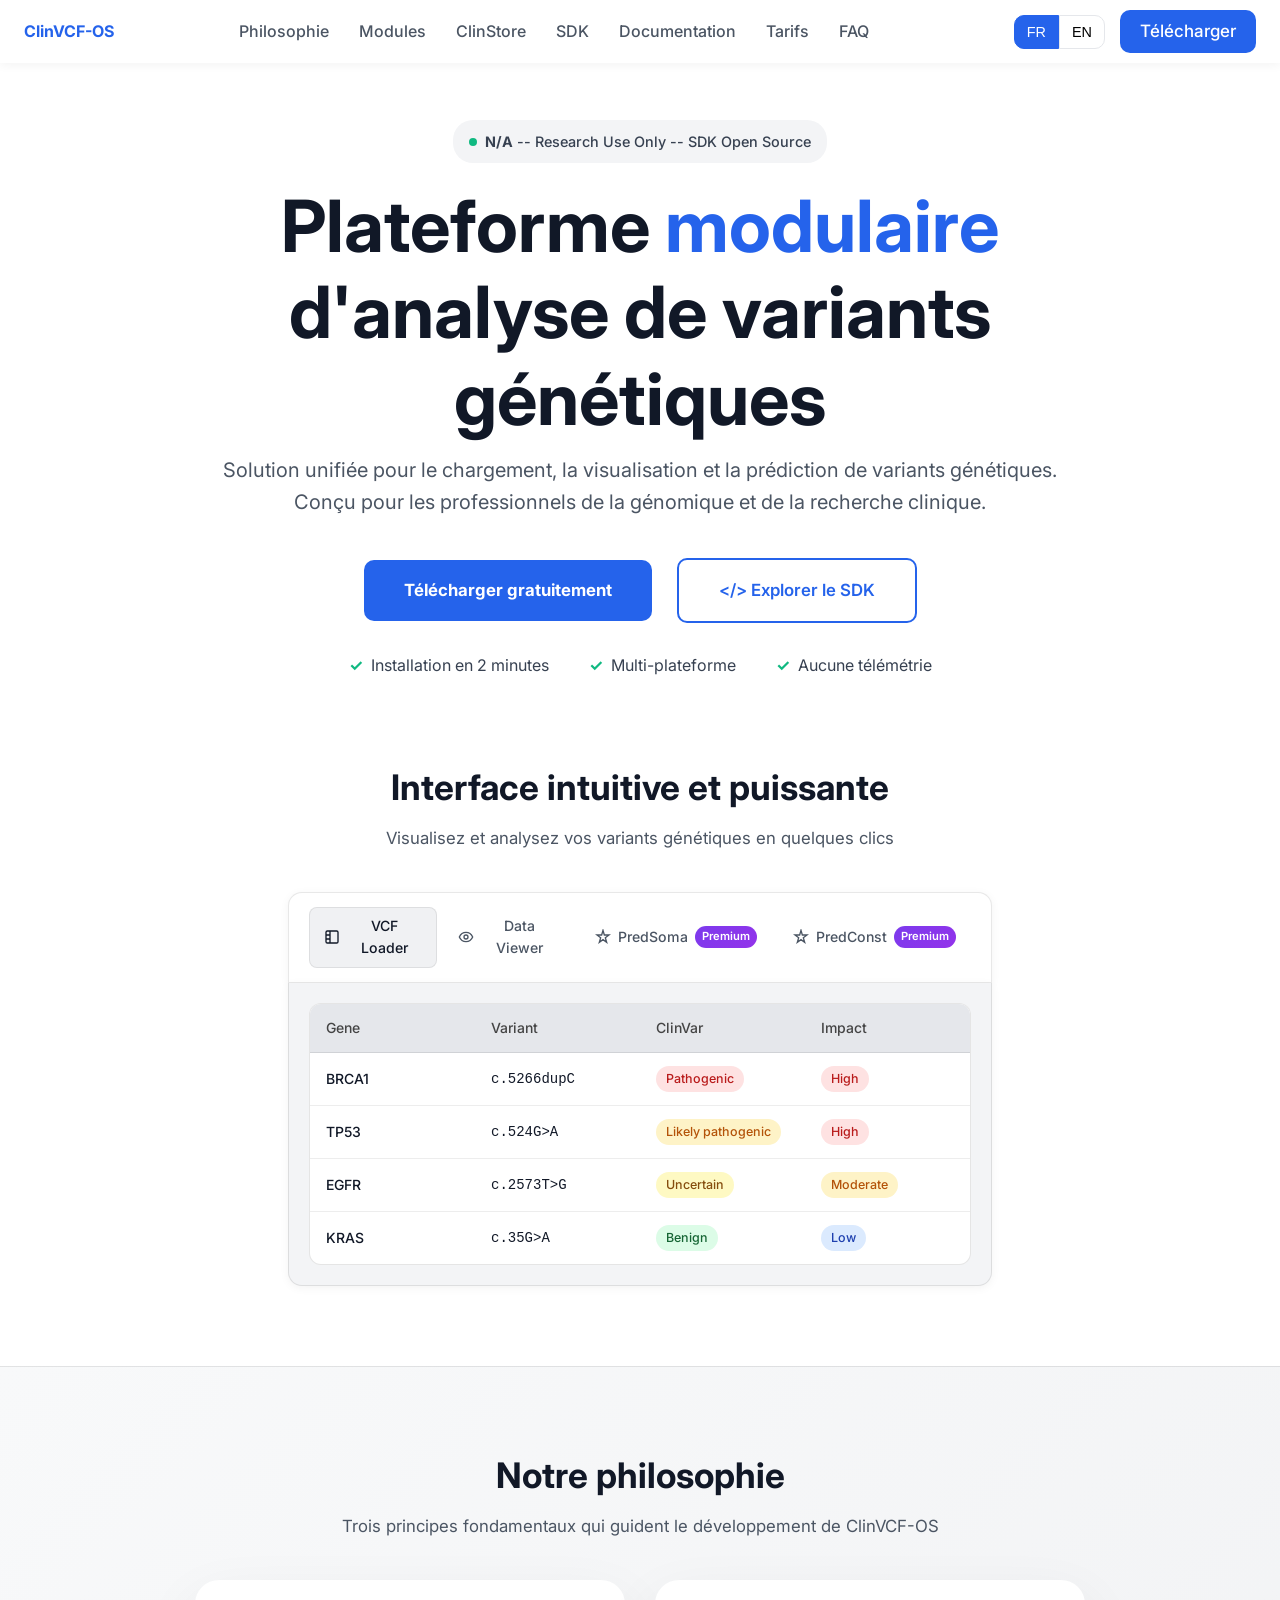
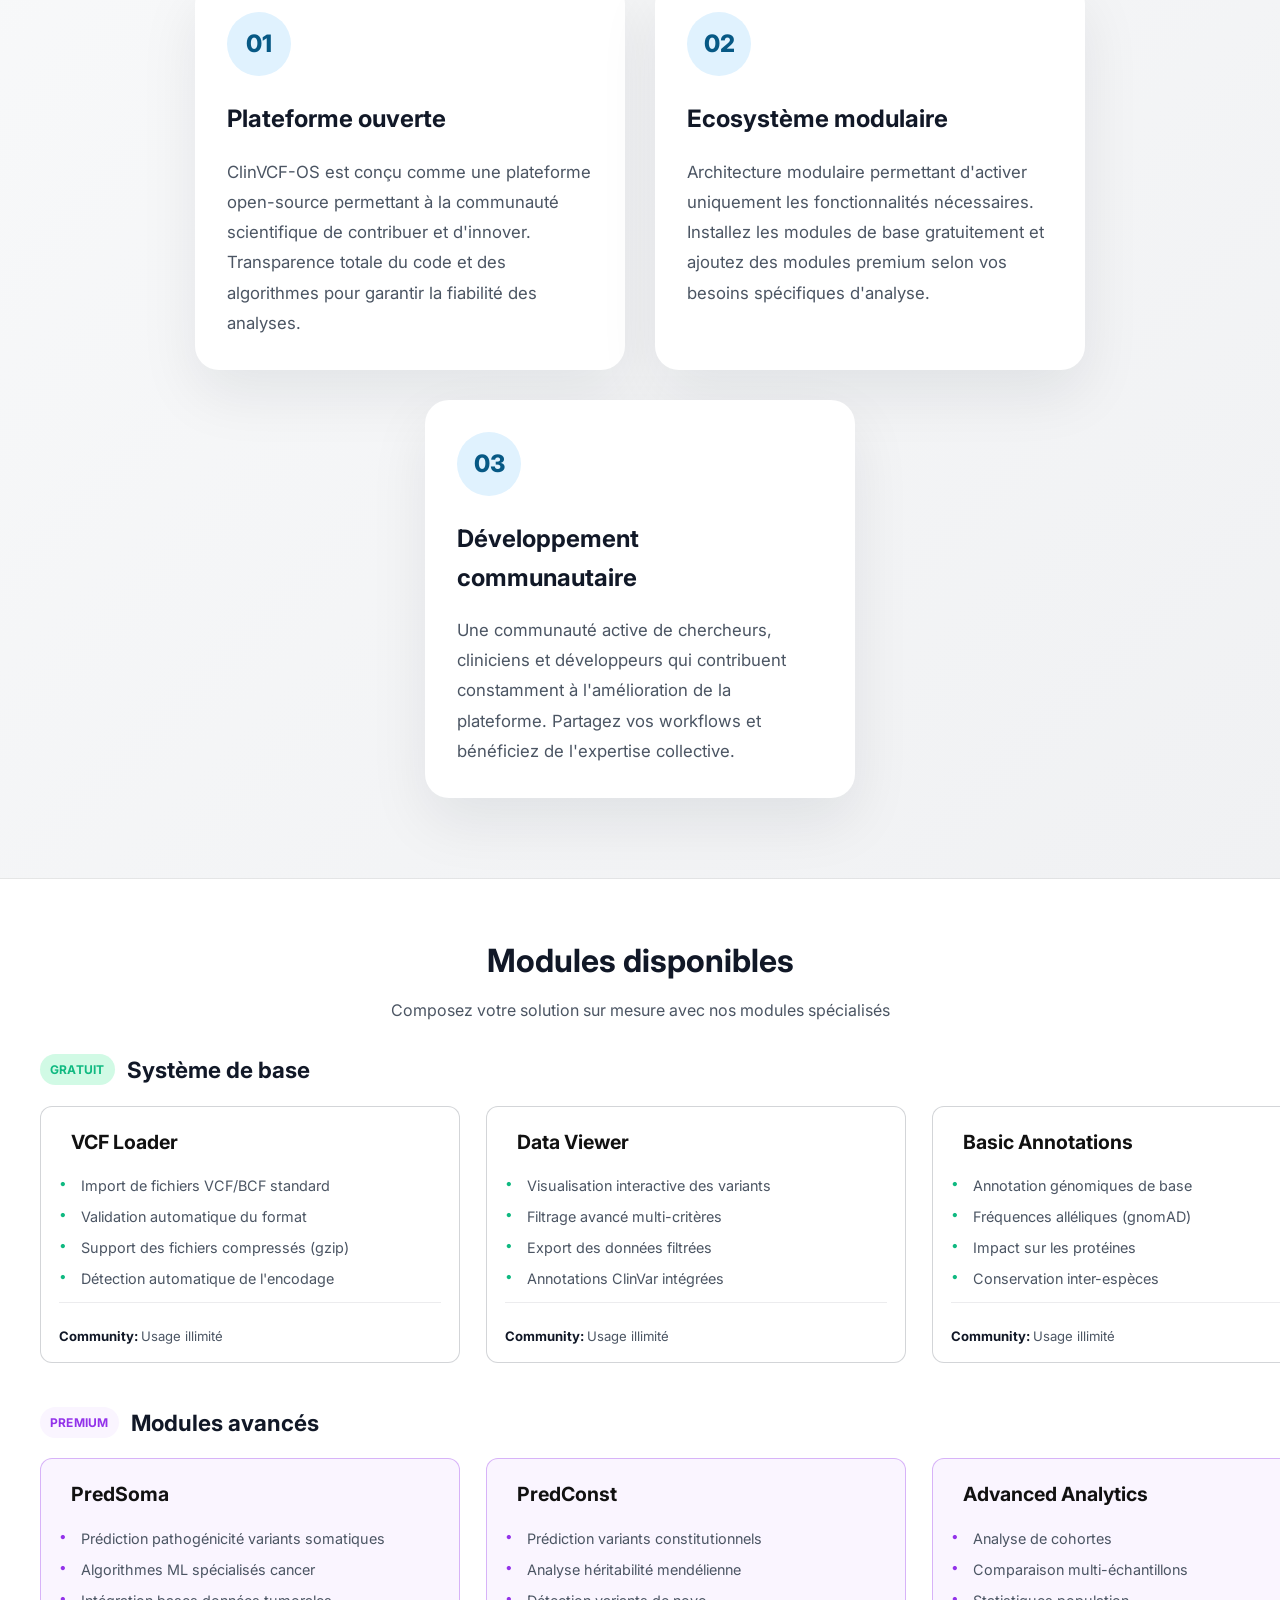
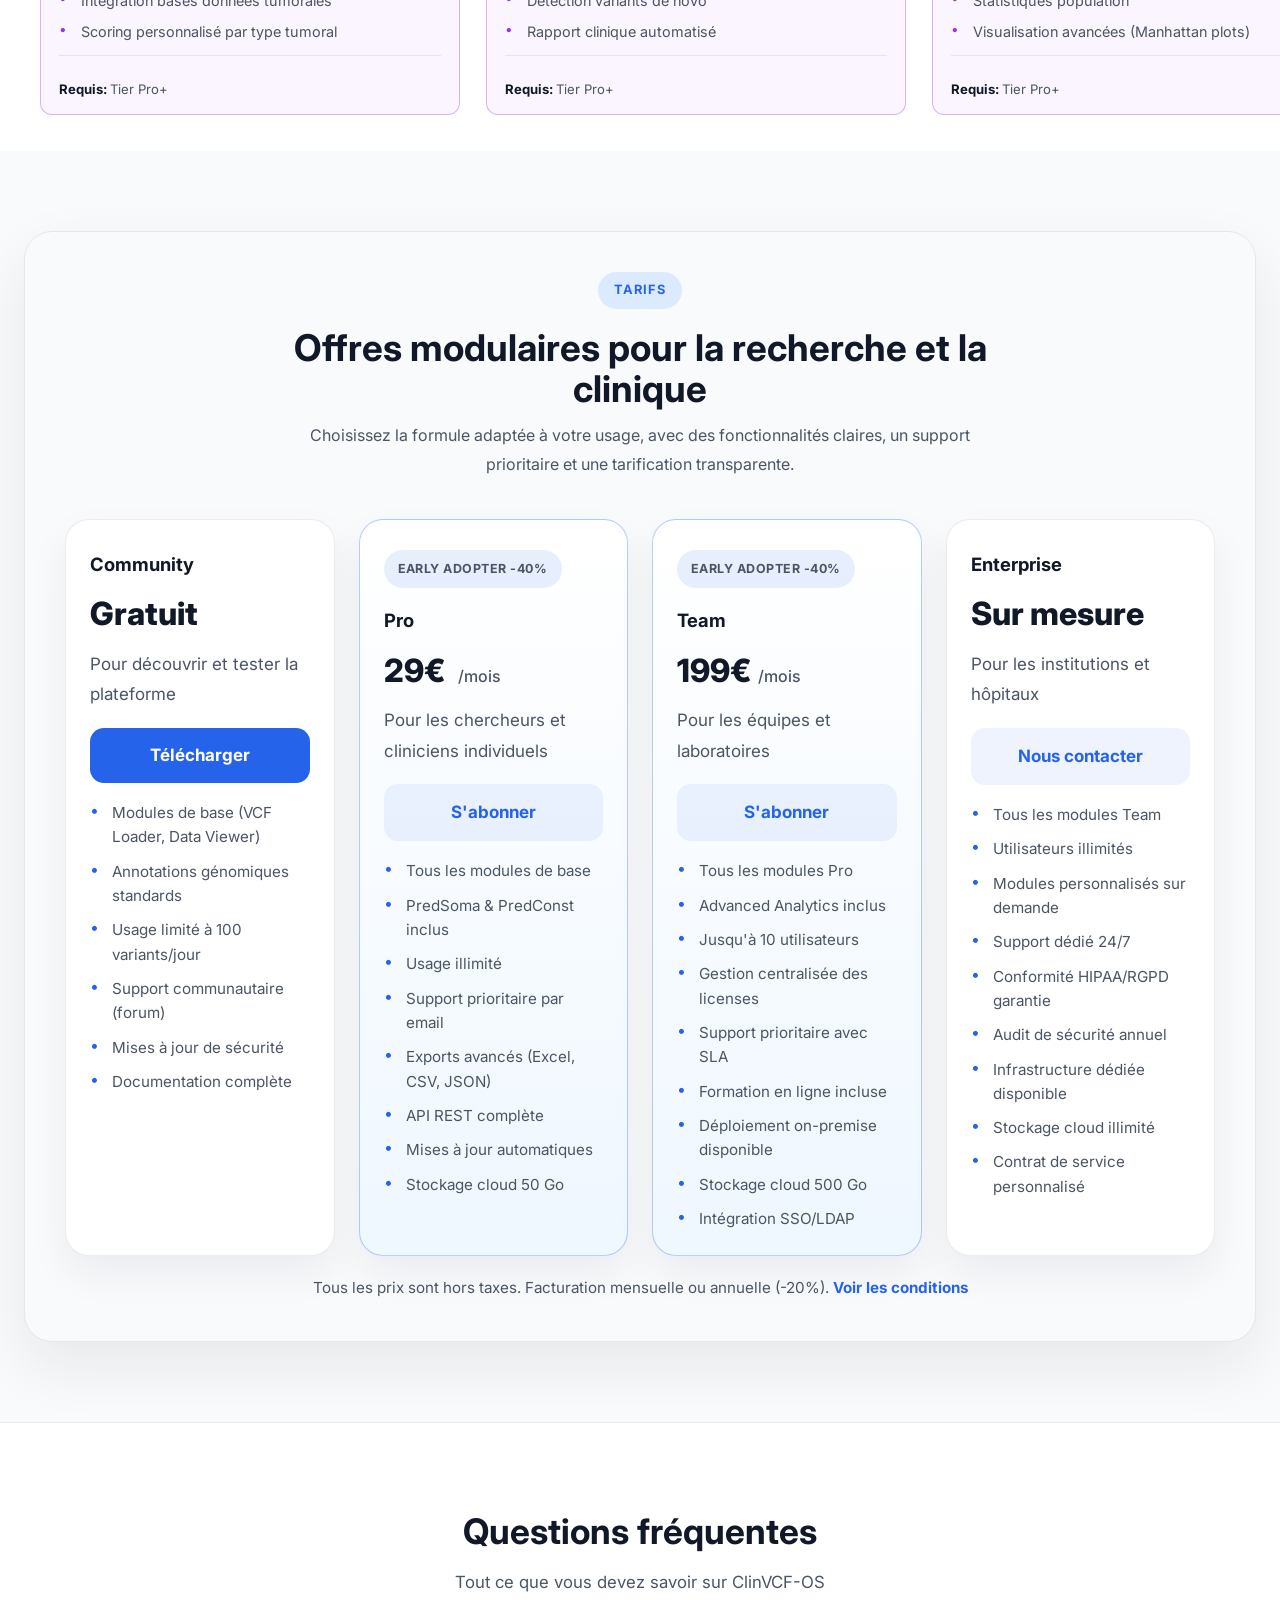
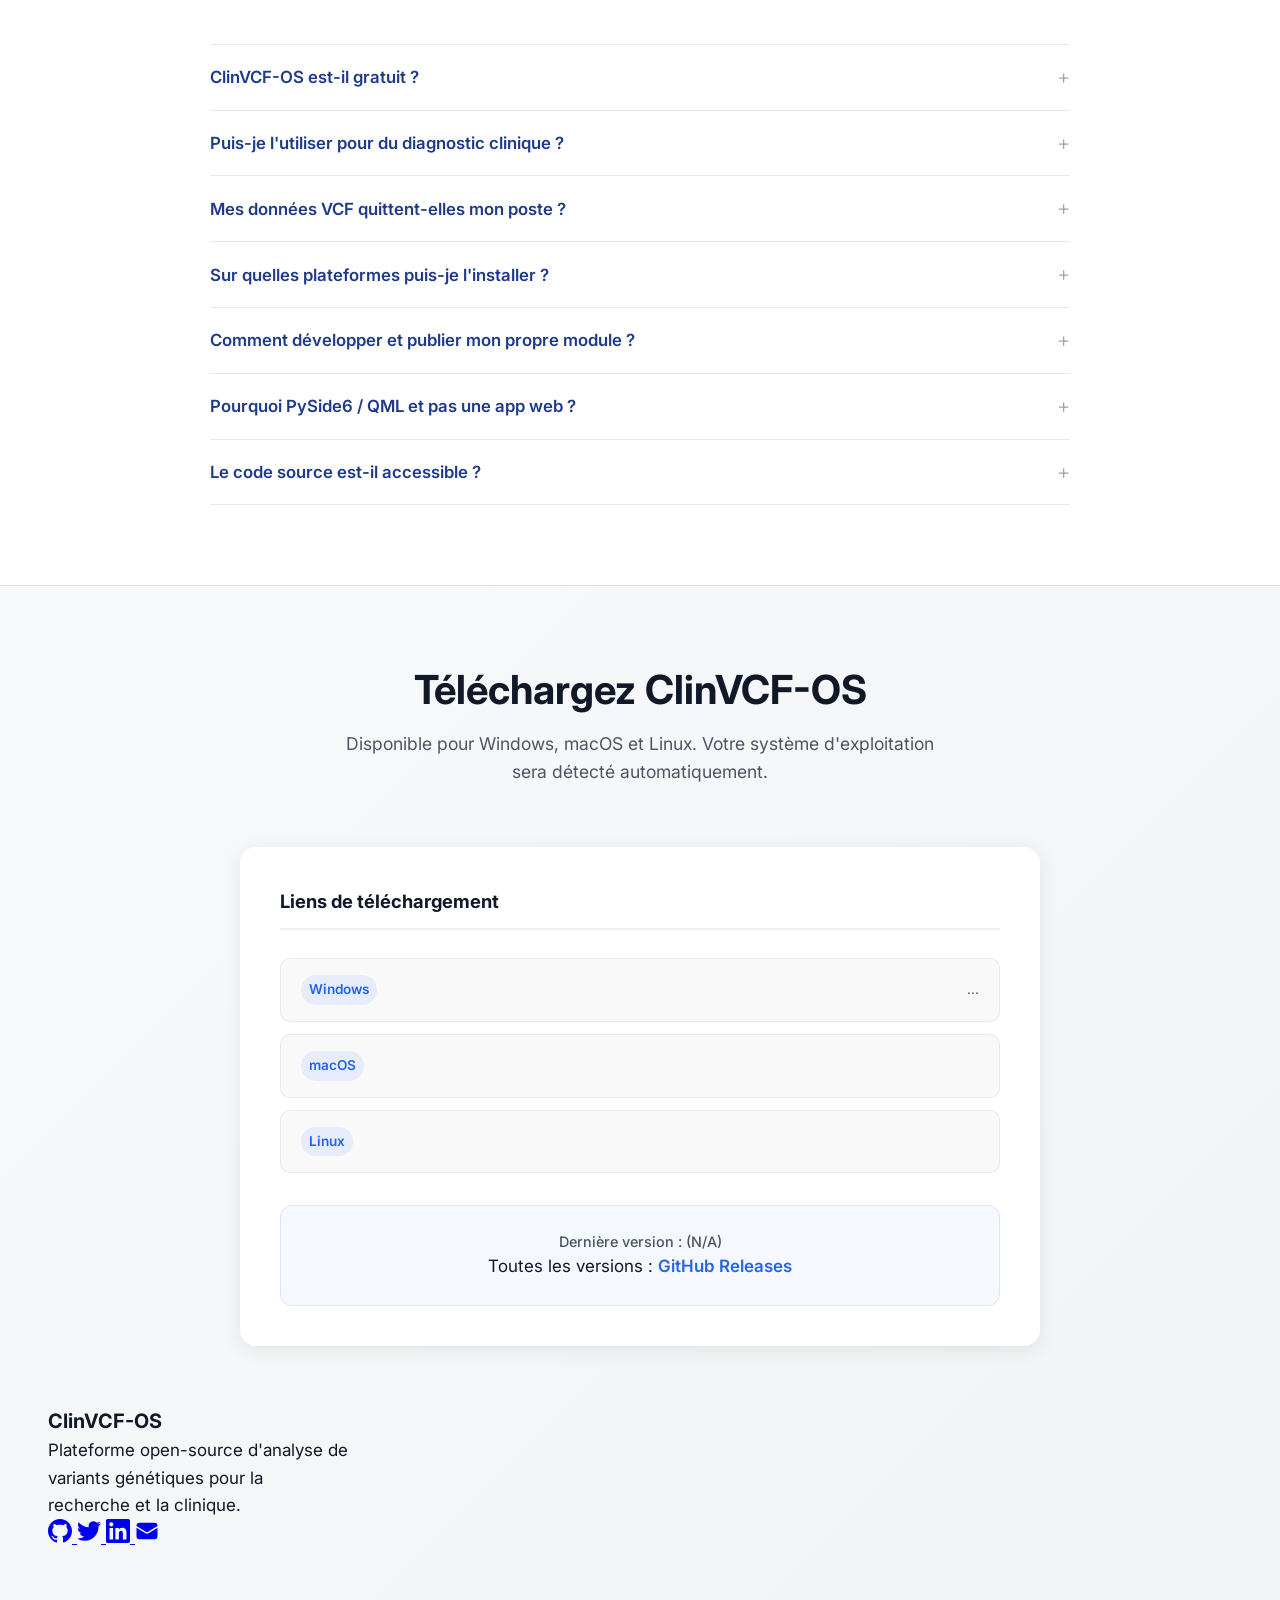
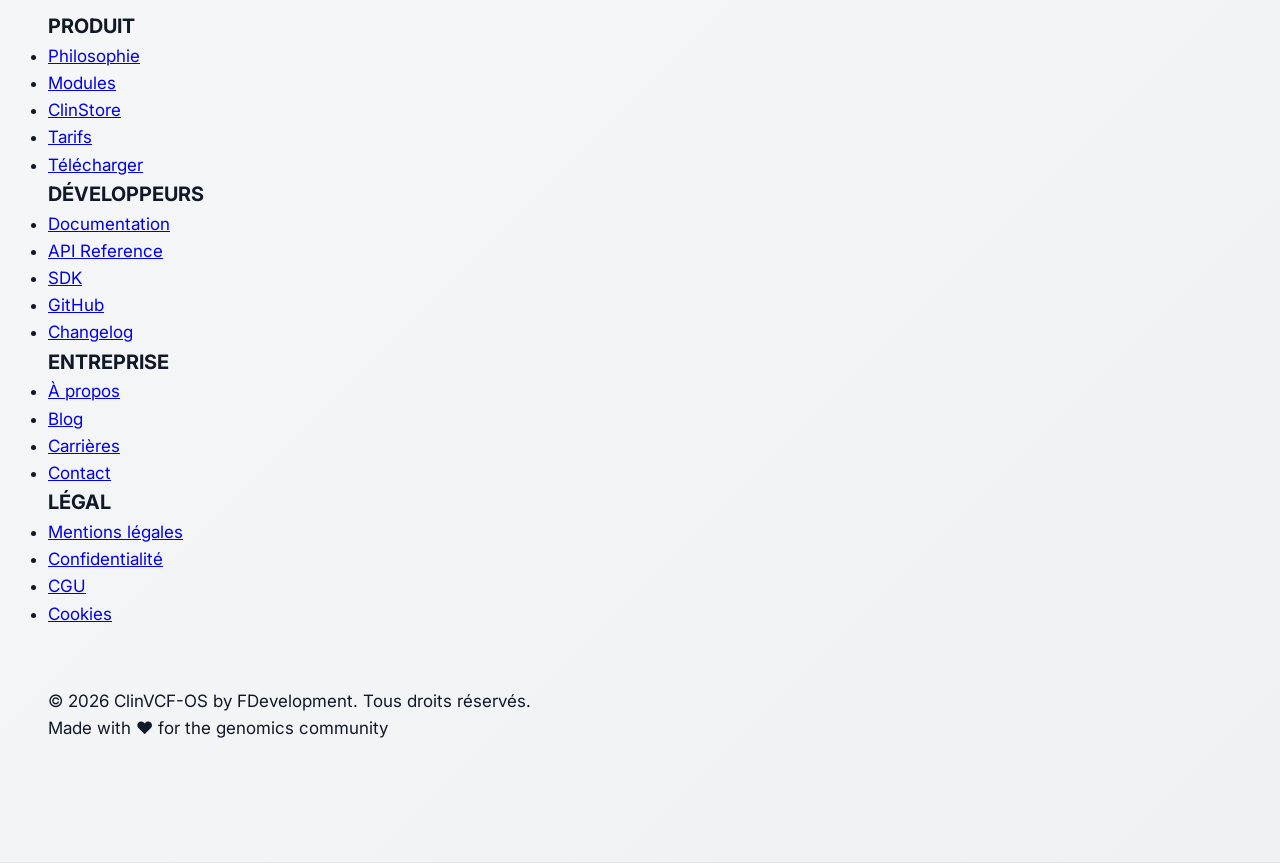
==== commit fd40753e: "Merge des features + responsive design + footer (css en cours)" ====
--- a/site/index.html
+++ b/site/index.html
@@ -12,6 +12,15 @@
         <div class="container">
             <nav class="navbar">
                 <a href="#" class="logo">ClinVCF-OS</a>
+
+                <!-- Bouton Burger (visible uniquement sur mobile) -->
+                <button class="burger-menu" aria-label="Menu">
+                    <span class="burger-line"></span>
+                    <span class="burger-line"></span>
+                    <span class="burger-line"></span>
+                </button>
+
+                <!-- Liens de navigation -->
                 <div class="nav-links">
                     <ul>
                         <li><a data-i18n="nav-philosophy" href="#philosphy-section">Philosophie</a></li>
@@ -19,10 +28,11 @@
                         <li><a data-i18n="nav-clinstore" href="#">ClinStore</a></li>
                         <li><a data-i18n="nav-sdk" href="#">SDK</a></li>
                         <li><a data-i18n="nav-docs" href="#">Documentation</a></li>
-                        <li><a data-i18n="nav-tarifs" href="#tarifs-section">Tarifs</a></li>
+                        <li><a data-i18n="nav-tarifs" href="#tarif-section">Tarifs</a></li>
                         <li><a href="#faq-section">FAQ</a></li>
                     </ul>
                 </div>
+
                 <div class="nav-actions">
                     <div class="language-toggle">
                         <button class="lang-btn active">FR</button>
@@ -413,10 +423,86 @@
                 </div>
             </div>
         </div>
-    </section>
-
+    <section class="footer-section">
+    <div class="container">
+        <div class="footer-top">
+            <div class="footer-box">
+                <h3>ClinVCF-OS</h3>
+                <p>Plateforme open-source d'analyse de variants génétiques pour la recherche et la clinique.</p>
+                <div class="footer-social">
+                    <a href="#" aria-label="GitHub">
+                        <svg viewBox="0 0 24 24" fill="currentColor" width="24" height="24">
+                            <path d="M12 0c-6.626 0-12 5.373-12 12 0 5.302 3.438 9.8 8.207 11.387.599.111.793-.261.793-.577v-2.234c-3.338.726-4.033-1.416-4.033-1.416-.546-1.387-1.333-1.756-1.333-1.756-1.089-.745.083-.729.083-.729 1.205.084 1.839 1.237 1.839 1.237 1.07 1.834 2.807 1.304 3.492.997.107-.775.418-1.305.762-1.604-2.665-.305-5.467-1.334-5.467-5.931 0-1.311.469-2.381 1.236-3.221-.124-.303-.535-1.524.117-3.176 0 0 1.008-.322 3.301 1.23.957-.266 1.983-.399 3.003-.404 1.02.005 2.047.138 3.006.404 2.291-1.552 3.297-1.23 3.297-1.23.653 1.653.242 2.874.118 3.176.77.84 1.235 1.911 1.235 3.221 0 4.609-2.807 5.624-5.479 5.921.43.372.823 1.102.823 2.222v3.293c0 .319.192.694.801.576 4.765-1.589 8.199-6.086 8.199-11.386 0-6.627-5.373-12-12-12z"/>
+                        </svg>
+                    </a>
+                    <a href="#" aria-label="Twitter">
+                        <svg viewBox="0 0 24 24" fill="currentColor" width="24" height="24">
+                            <path d="M23.953 4.57a10 10 0 01-2.825.775 4.958 4.958 0 002.163-2.723c-.951.555-2.005.959-3.127 1.184a4.92 4.92 0 00-8.384 4.482C7.69 8.095 4.067 6.13 1.64 3.162a4.822 4.822 0 00-.666 2.475c0 1.71.87 3.213 2.188 4.096a4.904 4.904 0 01-2.228-.616v.06a4.923 4.923 0 003.946 4.827 4.996 4.996 0 01-2.212.085 4.936 4.936 0 004.604 3.417 9.867 9.867 0 01-6.102 2.105c-.39 0-.779-.023-1.17-.067a13.995 13.995 0 007.557 2.209c9.053 0 13.998-7.496 13.998-13.985 0-.21 0-.42-.015-.63A9.935 9.935 0 0024 4.59z"/>
+                        </svg>
+                    </a>
+                    <a href="#" aria-label="LinkedIn">
+                        <svg viewBox="0 0 24 24" fill="currentColor" width="24" height="24">
+                            <path d="M20.447 20.452h-3.554v-5.569c0-1.328-.027-3.037-1.852-3.037-1.853 0-2.136 1.445-2.136 2.939v5.667H9.351V9h3.414v1.561h.046c.477-.9 1.637-1.85 3.37-1.85 3.601 0 4.267 2.37 4.267 5.455v6.286zM5.337 7.433c-1.144 0-2.063-.926-2.063-2.065 0-1.138.92-2.063 2.063-2.063 1.14 0 2.064.925 2.064 2.063 0 1.139-.925 2.065-2.064 2.065zm1.782 13.019H3.555V9h3.564v11.452zM22.225 0H1.771C.792 0 0 .774 0 1.729v20.542C0 23.227.792 24 1.771 24h20.451C23.2 24 24 23.227 24 22.271V1.729C24 .774 23.2 0 22.222 0h.003z"/>
+                        </svg>
+                    </a>
+                    <a href="#" aria-label="Email">
+                        <svg viewBox="0 0 24 24" fill="currentColor" width="24" height="24">
+                            <path d="M1.5 8.67v8.58a3 3 0 003 3h15a3 3 0 003-3V8.67l-8.928 5.493a3 3 0 01-3.144 0L1.5 8.67z"/>
+                            <path d="M22.5 6.908V6.75a3 3 0 00-3-3h-15a3 3 0 00-3 3v.158l9.714 5.978a1.5 1.5 0 001.572 0L22.5 6.908z"/>
+                        </svg>
+                    </a>
+                </div>
+            </div>
+        </div>
+        <div class="footer-links">
+            <div class="footer-tab">
+                <h3>PRODUIT</h3>
+                <ul>
+                    <li><a href="#philosphy-section">Philosophie</a></li>
+                    <li><a href="#modules-section">Modules</a></li>
+                    <li><a href="#">ClinStore</a></li>
+                    <li><a href="#tarif-section">Tarifs</a></li>
+                    <li><a href="#download-section">Télécharger</a></li>
+                </ul>
+            </div>
+            <div class="footer-tab">
+                <h3>DÉVELOPPEURS</h3>
+                <ul>
+                    <li><a href="#">Documentation</a></li>
+                    <li><a href="#">API Reference</a></li>
+                    <li><a href="#">SDK</a></li>
+                    <li><a href="#">GitHub</a></li>
+                    <li><a href="#">Changelog</a></li>
+                </ul>
+            </div>
+            <div class="footer-tab">
+                <h3>ENTREPRISE</h3>
+                <ul>
+                    <li><a href="#">À propos</a></li>
+                    <li><a href="#">Blog</a></li>
+                    <li><a href="#">Carrières</a></li>
+                    <li><a href="#">Contact</a></li>
+                </ul>
+            </div>
+            <div class="footer-tab">
+                <h3>LÉGAL</h3>
+                <ul>
+                    <li><a href="#">Mentions légales</a></li>
+                    <li><a href="#">Confidentialité</a></li>
+                    <li><a href="#">CGU</a></li>
+                    <li><a href="#">Cookies</a></li>
+                </ul>
+            </div>
+        </div>
+        <div class="footer-bottom">
+            <p class="copyright">© 2026 ClinVCF-OS by FDevelopment. Tous droits réservés.</p>
+            <p class="made-with">Made with <span class="heart">❤️</span> for the genomics community</p>
+        </div>
+    </div>
+</section>
+</body>
     <script src="scripts/download.js"></script>
     <script src="scripts/translate.js"></script>
     <script src="scripts/faq.js"></script>
-</body>
+    <script src="scripts/burger.js"></script>
 </html>
--- a/site/styles/styles.css
+++ b/site/styles/styles.css
@@ -1433,4 +1433,5 @@
     line-height: 1.8;
     font-size: 0.97rem;
     margin: 0;
-}+}
+
--- a/site/styles/responsive.css
+++ b/site/styles/responsive.css
@@ -0,0 +1,1033 @@
+/* ========================================
+   RESPONSIVE DESIGN - ClinVCF-OS (COMPLET)
+   ======================================== */
+
+ /* ========== MENU BURGER (Base) ========== */
+.burger-menu {
+    display: none;
+    background: none;
+    border: none;
+    cursor: pointer;
+    padding: 10px;
+    z-index: 1000;
+    margin-left: auto;
+}
+
+.burger-line {
+    display: block;
+    width: 25px;
+    height: 3px;
+    background-color: #111827;
+    margin: 5px 0;
+    transition: all 0.3s ease;
+}
+
+.burger-menu.active .burger-line:nth-child(1) {
+    transform: rotate(45deg) translate(5px, 5px);
+}
+.burger-menu.active .burger-line:nth-child(2) {
+    opacity: 0;
+}
+.burger-menu.active .burger-line:nth-child(3) {
+    transform: rotate(-45deg) translate(7px, -6px);
+}
+
+/* ========== MOBILE - < 768px ========== */
+@media (max-width: 767px) {
+    body {
+        font-size: 16px;
+        padding-top: 70px;
+    }
+
+    /* Header avec menu burger */
+    header {
+        padding: 12px 0;
+        position: fixed;
+        top: 0;
+        left: 0;
+        right: 0;
+        z-index: 1000;
+        background-color: white;
+        box-shadow: 0 2px 10px rgba(0, 0, 0, 0.05);
+    }
+
+    .navbar {
+        display: flex;
+        align-items: center;
+        gap: 15px;
+    }
+
+    .burger-menu {
+        display: block;
+    }
+
+    .nav-links {
+        position: fixed;
+        top: 70px;
+        left: 0;
+        width: 100%;
+        background-color: white;
+        box-shadow: 0 4px 12px rgba(0, 0, 0, 0.1);
+        padding: 20px;
+        transform: translateY(-100%);
+        opacity: 0;
+        transition: all 0.3s ease;
+        z-index: 999;
+    }
+
+    .nav-links.active {
+        transform: translateY(0);
+        opacity: 1;
+    }
+
+    .nav-links ul {
+        flex-direction: column;
+        gap: 0;
+        text-align: center;
+    }
+
+    .nav-links li {
+        margin: 10px 0;
+    }
+
+    .nav-links a {
+        display: block;
+        padding: 10px;
+        color: #111827;
+        font-weight: 500;
+        font-size: 0.9rem;
+    }
+
+    .nav-links a:hover {
+        color: #2563EB;
+        background-color: #f0f1f3;
+        border-radius: 8px;
+    }
+
+    .nav-actions {
+        width: auto;
+        margin-left: 0;
+    }
+
+    .language-toggle {
+        order: 0;
+    }
+
+    .download-btn {
+        order: 1;
+        margin-left: 10px;
+        padding: 6px 16px;
+        font-size: 0.85rem;
+    }
+
+    .container {
+        padding: 0 20px;
+    }
+
+    /* Hero */
+    .hero {
+        margin: 80px auto 0;
+        text-align: center;
+    }
+
+    .hero-content h1 {
+        font-size: 2.2rem;
+        line-height: 1.3;
+    }
+
+    .hero-content p {
+        font-size: 1rem;
+        margin-bottom: 24px;
+    }
+
+    .hero-badge {
+        margin-bottom: 16px;
+    }
+
+    .hero-badge-text {
+        font-size: 0.8rem;
+    }
+
+    .hero-buttons {
+        flex-direction: column;
+        align-items: center;
+        gap: 12px;
+        margin-bottom: 24px;
+    }
+
+    .DL, .SDK {
+        width: 100%;
+        max-width: 280px;
+        padding: 14px 24px;
+        font-size: 0.95rem;
+    }
+
+    .SDK {
+        margin-left: 0;
+    }
+
+    .hero-content2 {
+        flex-direction: column;
+        gap: 12px;
+        margin-top: 24px;
+    }
+
+    /* Interface section */
+    .interface {
+        margin: 60px auto 30px;
+    }
+
+    .interface h1 {
+        font-size: 1.8rem;
+    }
+
+    /* Tab interface */
+    .tab-interface {
+        width: 96%;
+        margin: 0 auto 40px;
+    }
+
+    .tab-buttons {
+        overflow-x: auto;
+        flex-wrap: nowrap;
+        justify-content: flex-start;
+        padding: 10px 8px;
+        gap: 4px;
+    }
+
+    .tab-btn {
+        padding: 6px 10px;
+        font-size: 0.8rem;
+    }
+
+    .tab-btn svg {
+        width: 14px;
+        height: 14px;
+    }
+
+    .premium {
+        font-size: 0.6rem;
+        padding: 1px 5px;
+    }
+
+    .tab-content {
+        padding: 12px;
+    }
+
+    .tab-content table {
+        font-size: 0.75rem;
+    }
+
+    .tab-content th,
+    .tab-content td {
+        padding: 8px 6px;
+    }
+
+    .gene {
+        font-size: 0.8rem;
+    }
+
+    /* Philosophy */
+    .philosophy {
+        padding: 40px 20px;
+        margin-top: 40px;
+    }
+
+    .philosophy h1 {
+        font-size: 1.8rem;
+    }
+
+    .philosophy p {
+        font-size: 0.95rem;
+    }
+
+    .philosophy .philosphy-cards {
+        flex-direction: column;
+        gap: 20px;
+    }
+
+    .philosophy .card {
+        padding: 24px 20px;
+    }
+
+    .philosophy .card p:first-child {
+        width: 48px;
+        height: 48px;
+        font-size: 1.2rem;
+    }
+
+    .philosophy .card h2 {
+        font-size: 1.2rem;
+    }
+
+    /* Modules section */
+    .modules-section {
+        padding: 30px 16px;
+    }
+
+    .modules-section h1 {
+        font-size: 1.6rem;
+    }
+
+    .modules-section p {
+        font-size: 0.9rem;
+    }
+
+    .modules-section h2 {
+        font-size: 1.2rem;
+    }
+
+    .modules-section .modules-cards-gratuit,
+    .modules-section .modules-cards.modules-cards-premium {
+        grid-template-columns: 1fr;
+        gap: 16px;
+    }
+
+    .modules-section .cards {
+        padding: 16px;
+    }
+
+    .modules-section .cards h3 {
+        font-size: 1.1rem;
+    }
+
+    .modules-section .cards ul {
+        gap: 6px;
+    }
+
+    .modules-section .cards li {
+        font-size: 0.85rem;
+    }
+
+    /* Tarif section */
+    .tarif-section {
+        padding: 40px 20px;
+    }
+
+    .tarif-section .container {
+        padding: 24px 20px;
+        border-radius: 16px;
+    }
+
+    .tarif-intro h1 {
+        font-size: 1.8rem;
+    }
+
+    .tarif-grid {
+        grid-template-columns: 1fr;
+        gap: 16px;
+    }
+
+    .tarif-card {
+        padding: 20px;
+    }
+
+    .tarif-card h2 {
+        font-size: 1.6rem;
+    }
+
+    .tarif-card ul {
+        gap: 8px;
+    }
+
+    .tarif-card li {
+        font-size: 0.85rem;
+    }
+
+    .tarif-card a {
+        padding: 12px;
+        font-size: 0.85rem;
+    }
+
+    .tarif-note {
+        font-size: 0.8rem;
+        margin-top: 16px;
+    }
+
+    /* FAQ */
+    .faq-section {
+        padding: 40px 20px;
+    }
+
+    .faq-container {
+        max-width: 100%;
+    }
+
+    .faq-section h1 {
+        font-size: 1.8rem;
+    }
+
+    .faq-section > .faq-container > p {
+        font-size: 0.95rem;
+        margin-bottom: 30px;
+    }
+
+    .faq-toggle {
+        padding: 16px 0;
+        font-size: 0.95rem;
+    }
+
+    .faq-answer p {
+        font-size: 0.9rem;
+        padding-bottom: 16px;
+    }
+
+    /* Download section */
+    .download-section {
+        padding: 40px 20px;
+    }
+
+    .download-header h2 {
+        font-size: 1.8rem;
+    }
+
+    .download-header p {
+        font-size: 0.95rem;
+    }
+
+    .os-selector {
+        flex-direction: column;
+        gap: 12px;
+        margin-bottom: 30px;
+    }
+
+    .os-btn {
+        width: 100%;
+        max-width: 240px;
+        padding: 16px 20px;
+        font-size: 0.9rem;
+    }
+
+    .os-btn.btn--highlight::after {
+        top: -8px;
+        right: -20px;
+        font-size: 0.65rem;
+    }
+
+    .download-list {
+        padding: 24px 16px;
+    }
+
+    .download-group {
+        gap: 8px;
+    }
+
+    .download-link {
+        padding: 12px 16px;
+        font-size: 0.9rem;
+    }
+
+    .download-name {
+        gap: 6px;
+    }
+
+    .download-os {
+        padding: 2px 6px;
+        font-size: 0.75rem;
+    }
+
+    .release-info {
+        padding: 16px;
+    }
+
+    #release-date {
+        font-size: 0.85rem;
+    }
+
+    /* Footer */
+    .footer-section {
+        width: 100%;
+        padding: 40px 0 24px;
+        margin: 0;
+        margin-top: 40px;
+    }
+
+    .footer-section .container {
+        padding: 0 20px;
+    }
+
+    .footer-top {
+        flex-direction: column;
+        gap: 24px;
+        margin-bottom: 32px;
+    }
+
+    .footer-box {
+        max-width: 100%;
+    }
+
+    .footer-box h3 {
+        font-size: 1.3rem;
+    }
+
+    .footer-box p {
+        font-size: 0.9rem;
+    }
+
+    .footer-social {
+        gap: 12px;
+    }
+
+    .footer-social svg {
+        width: 20px;
+        height: 20px;
+    }
+
+    .footer-links {
+        grid-template-columns: repeat(2, 1fr);
+        gap: 24px;
+        margin-bottom: 32px;
+    }
+
+    .footer-tab h3 {
+        font-size: 0.9rem;
+        margin-bottom: 12px;
+    }
+
+    .footer-tab ul {
+        gap: 6px;
+    }
+
+    .footer-tab a {
+        font-size: 0.85rem;
+    }
+
+    .footer-bottom {
+        flex-direction: column;
+        align-items: flex-start;
+        gap: 12px;
+        padding-top: 24px;
+    }
+
+    .copyright,
+    .made-with {
+        font-size: 0.8rem;
+    }
+}
+
+/* ========== TABLETTE - 768px à 1023px ========== */
+@media (min-width: 768px) and (max-width: 1023px) {
+    body {
+        font-size: 16.5px;
+    }
+
+    .container {
+        padding: 0 24px;
+    }
+
+    /* Header */
+    .navbar {
+        flex-direction: row;
+        flex-wrap: wrap;
+        gap: 12px;
+    }
+
+    .burger-menu {
+        display: none;
+    }
+
+    .nav-links {
+        position: static;
+        transform: none;
+        opacity: 1;
+        padding: 0;
+        box-shadow: none;
+    }
+
+    .nav-links ul {
+        gap: 16px;
+        flex-wrap: wrap;
+        flex-direction: row;
+    }
+
+    .nav-links li {
+        margin: 0;
+    }
+
+    .nav-links a {
+        padding: 0;
+        color: var(--texte-secondaire);
+        font-size: 0.9rem;
+    }
+
+    .nav-links a:hover {
+        color: var(--accent-bleu);
+        background: none;
+    }
+
+    .nav-actions {
+        margin-left: auto;
+    }
+
+    .download-btn {
+        padding: 8px 18px;
+        font-size: 0.9rem;
+    }
+
+    /* Hero */
+    .hero {
+        margin: 50px auto 0;
+    }
+
+    .hero-content h1 {
+        font-size: 2.8rem;
+    }
+
+    .hero-content p {
+        font-size: 1.1rem;
+    }
+
+    .hero-buttons {
+        flex-direction: row;
+        flex-wrap: wrap;
+        justify-content: center;
+        gap: 16px;
+    }
+
+    .DL, .SDK {
+        max-width: none;
+        padding: 15px 32px;
+    }
+
+    .hero-content2 {
+        flex-direction: row;
+        flex-wrap: wrap;
+        justify-content: center;
+        gap: 24px;
+    }
+
+    .hero-content2 p {
+        font-size: 0.95rem;
+    }
+
+    /* Tab interface */
+    .tab-interface {
+        width: 85%;
+    }
+
+    .tab-buttons {
+        flex-wrap: wrap;
+        justify-content: center;
+        padding: 12px 16px;
+    }
+
+    .tab-btn {
+        padding: 8px 12px;
+    }
+
+    .tab-content table {
+        font-size: 0.85rem;
+    }
+
+    /* Philosophy */
+    .philosophy {
+        padding: 60px 24px;
+    }
+
+    .philosophy .philosphy-cards {
+        grid-template-columns: repeat(2, 1fr);
+        gap: 20px;
+    }
+
+    .philosophy .card {
+        max-width: 100%;
+    }
+
+    /* Modules section */
+    .modules-section {
+        padding: 40px 20px;
+    }
+
+    .modules-section .modules-cards-gratuit,
+    .modules-section .modules-cards.modules-cards-premium {
+        grid-template-columns: repeat(2, 1fr);
+    }
+
+    /* Tarif section */
+    .tarif-section .container {
+        padding: 32px 24px;
+    }
+
+    .tarif-intro h1 {
+        font-size: 2rem;
+    }
+
+    .tarif-grid {
+        grid-template-columns: repeat(2, 1fr);
+        gap: 20px;
+    }
+
+    /* Download section */
+    .download-section {
+        padding: 60px 24px;
+    }
+
+    .os-selector {
+        flex-direction: row;
+        flex-wrap: wrap;
+        justify-content: center;
+        gap: 16px;
+        margin-bottom: 40px;
+    }
+
+    .os-btn {
+        width: auto;
+        max-width: 180px;
+        padding: 20px 28px;
+    }
+
+    .download-list {
+        max-width: 700px;
+    }
+
+    /* Footer */
+    .footer-section {
+        padding: 50px 0 30px;
+    }
+
+    .footer-top {
+        flex-direction: column;
+        gap: 20px;
+        margin-bottom: 40px;
+    }
+
+    .footer-links {
+        grid-template-columns: repeat(2, 1fr);
+        gap: 30px;
+    }
+
+    .footer-bottom {
+        flex-direction: column;
+        align-items: center;
+        gap: 10px;
+        text-align: center;
+    }
+
+    .copyright,
+    .made-with {
+        font-size: 0.85rem;
+    }
+}
+
+/* ========== DESKTOP - >= 1024px ========== */
+@media (min-width: 1024px) {
+    .burger-menu {
+        display: none;
+    }
+
+    .nav-links {
+        position: static;
+        transform: none;
+        opacity: 1;
+        padding: 0;
+        box-shadow: none;
+    }
+
+    .nav-links ul {
+        gap: 30px;
+        flex-wrap: nowrap;
+    }
+
+    .nav-links a {
+        padding: 0;
+        color: var(--texte-secondaire);
+    }
+
+    .nav-links a:hover {
+        color: var(--accent-bleu);
+        background: none;
+    }
+
+    .navbar {
+        flex-wrap: nowrap;
+    }
+
+    .nav-actions {
+        margin-left: 20px;
+    }
+
+    .download-btn {
+        padding: 8px 20px;
+    }
+
+    /* Hero */
+    .hero {
+        margin: 60px auto 0;
+    }
+
+    .hero-content h1 {
+        font-size: 4rem;
+    }
+
+    .hero-buttons {
+        gap: 20px;
+    }
+
+    .DL, .SDK {
+        padding: 17px 40px;
+        font-size: 1.05rem;
+    }
+
+    .hero-content2 {
+        gap: 40px;
+    }
+
+    .hero-content2 p {
+        font-size: 1rem;
+    }
+
+    /* Tab interface */
+    .tab-interface {
+        width: 60%;
+    }
+
+    .tab-buttons {
+        flex-wrap: nowrap;
+        justify-content: flex-start;
+        padding: 14px 20px;
+    }
+
+    .tab-btn {
+        padding: 7px 14px;
+    }
+
+    /* Philosophy */
+    .philosophy .philosphy-cards {
+        flex-direction: row;
+        flex-wrap: wrap;
+    }
+
+    /* Modules section */
+    .modules-section .modules-cards-gratuit,
+    .modules-section .modules-cards.modules-cards-premium {
+        grid-template-columns: repeat(3, minmax(420px, 1fr));
+    }
+
+    /* Tarif section */
+    .tarif-grid {
+        grid-template-columns: repeat(4, minmax(240px, 1fr));
+        gap: 24px;
+    }
+
+    .tarif-card {
+        padding: 30px 24px 24px;
+    }
+
+    /* Download section */
+    .os-selector {
+        gap: 20px;
+    }
+
+    .os-btn {
+        padding: 24px 32px;
+    }
+
+    .download-list {
+        max-width: 800px;
+    }
+
+    /* Footer */
+    .footer-section {
+        padding: 60px 0 40px;
+    }
+
+    .footer-top {
+        flex-direction: row;
+        justify-content: space-between;
+        align-items: flex-start;
+        gap: 40px;
+        margin-bottom: 60px;
+    }
+
+    .footer-box {
+        max-width: 300px;
+    }
+
+    .footer-links {
+        grid-template-columns: repeat(4, 1fr);
+        gap: 40px;
+        margin-bottom: 60px;
+    }
+
+    .footer-bottom {
+        flex-direction: row;
+        justify-content: space-between;
+        align-items: center;
+    }
+}
+
+/* ========== LARGE DESKTOP - >= 1280px ========== */
+@media (min-width: 1280px) {
+    .container {
+        max-width: 1320px;
+    }
+
+    .hero-content h1 {
+        font-size: 4.5rem;
+    }
+
+    .tab-interface {
+        width: 55%;
+    }
+
+    .modules-section {
+        max-width: 1320px;
+    }
+
+    .modules-section .modules-cards-gratuit,
+    .modules-section .modules-cards.modules-cards-premium {
+        max-width: 1280px;
+    }
+
+    .tarif-section .container {
+        max-width: 1320px;
+    }
+}
+
+/* ========== EXTRA LARGE DESKTOP - >= 1440px ========== */
+@media (min-width: 1440px) {
+    body {
+        font-size: 18px;
+    }
+
+    .hero-content h1 {
+        font-size: 5rem;
+    }
+
+    .tab-interface {
+        width: 50%;
+    }
+
+    .footer-section .container {
+        max-width: 1400px;
+    }
+}
+
+/* ========== VERY SMALL SCREENS - < 480px ========== */
+@media (max-width: 480px) {
+    .container {
+        padding: 0 16px;
+    }
+
+    .logo {
+        font-size: 0.9rem;
+    }
+
+    .nav-links a {
+        font-size: 0.85rem;
+    }
+
+    .lang-btn {
+        padding: 6px 8px;
+        font-size: 0.8rem;
+    }
+
+    .hero-content h1 {
+        font-size: 1.8rem;
+    }
+
+    .hero-badge {
+        padding: 8px 12px;
+        font-size: 0.75rem;
+    }
+
+    .hero-badge-text {
+        font-size: 0.7rem;
+    }
+
+    .DL, .SDK {
+        padding: 12px 20px;
+        font-size: 0.9rem;
+    }
+
+    .hero-content2 {
+        gap: 8px;
+    }
+
+    .hero-content2 p {
+        font-size: 0.85rem;
+    }
+
+    .tab-buttons {
+        padding: 8px 6px;
+    }
+
+    .tab-btn {
+        padding: 4px 8px;
+        font-size: 0.75rem;
+    }
+
+    .tab-btn svg {
+        width: 12px;
+        height: 12px;
+    }
+
+    .premium {
+        display: none;
+    }
+
+    .philosophy .card p:first-child {
+        width: 40px;
+        height: 40px;
+        font-size: 1rem;
+    }
+
+    .philosophy .card h2 {
+        font-size: 1.1rem;
+    }
+
+    .footer-links {
+        grid-template-columns: 1fr;
+        gap: 16px;
+    }
+
+    .footer-tab h3 {
+        font-size: 0.85rem;
+    }
+
+    .footer-tab a {
+        font-size: 0.8rem;
+    }
+
+    .footer-bottom {
+        gap: 8px;
+    }
+
+    .copyright,
+    .made-with {
+        font-size: 0.75rem;
+    }
+}
+
+/* ========== TOUCH DEVICES ========== */
+@media (hover: none) and (pointer: coarse) {
+    .download-btn,
+    .DL,
+    .SDK,
+    .tab-btn,
+    .os-btn,
+    .tarif-card a,
+    .download-link,
+    .faq-toggle {
+        -webkit-tap-highlight-color: transparent;
+    }
+
+    .tab-btn.active {
+        background: rgba(0, 0, 0, 0.05);
+    }
+}
+
+/* ========== REDUCED MOTION ========== */
+@media (prefers-reduced-motion: reduce) {
+    *,
+    *::before,
+    *::after {
+        animation-duration: 0.01ms !important;
+        animation-iteration-count: 1 !important;
+        transition-duration: 0.01ms !important;
+    }
+
+    html {
+        scroll-behavior: auto;
+    }
+}
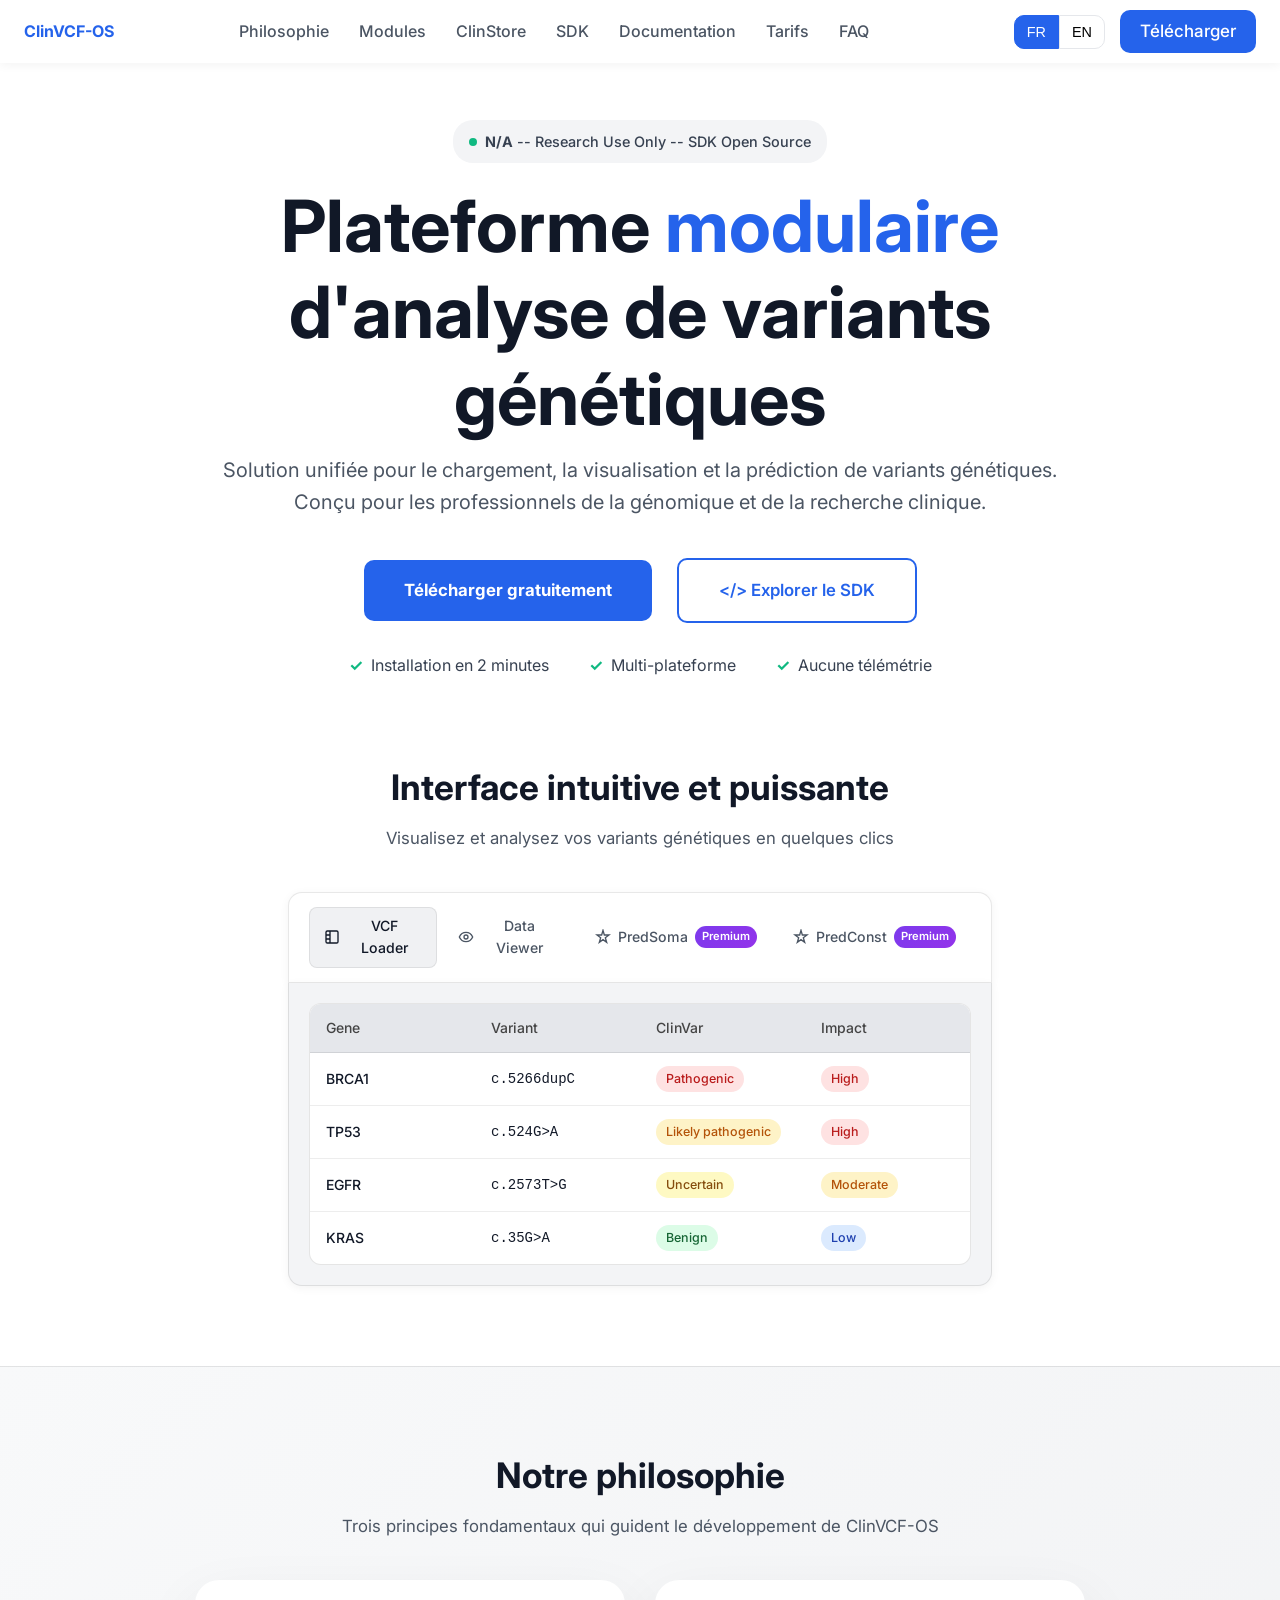
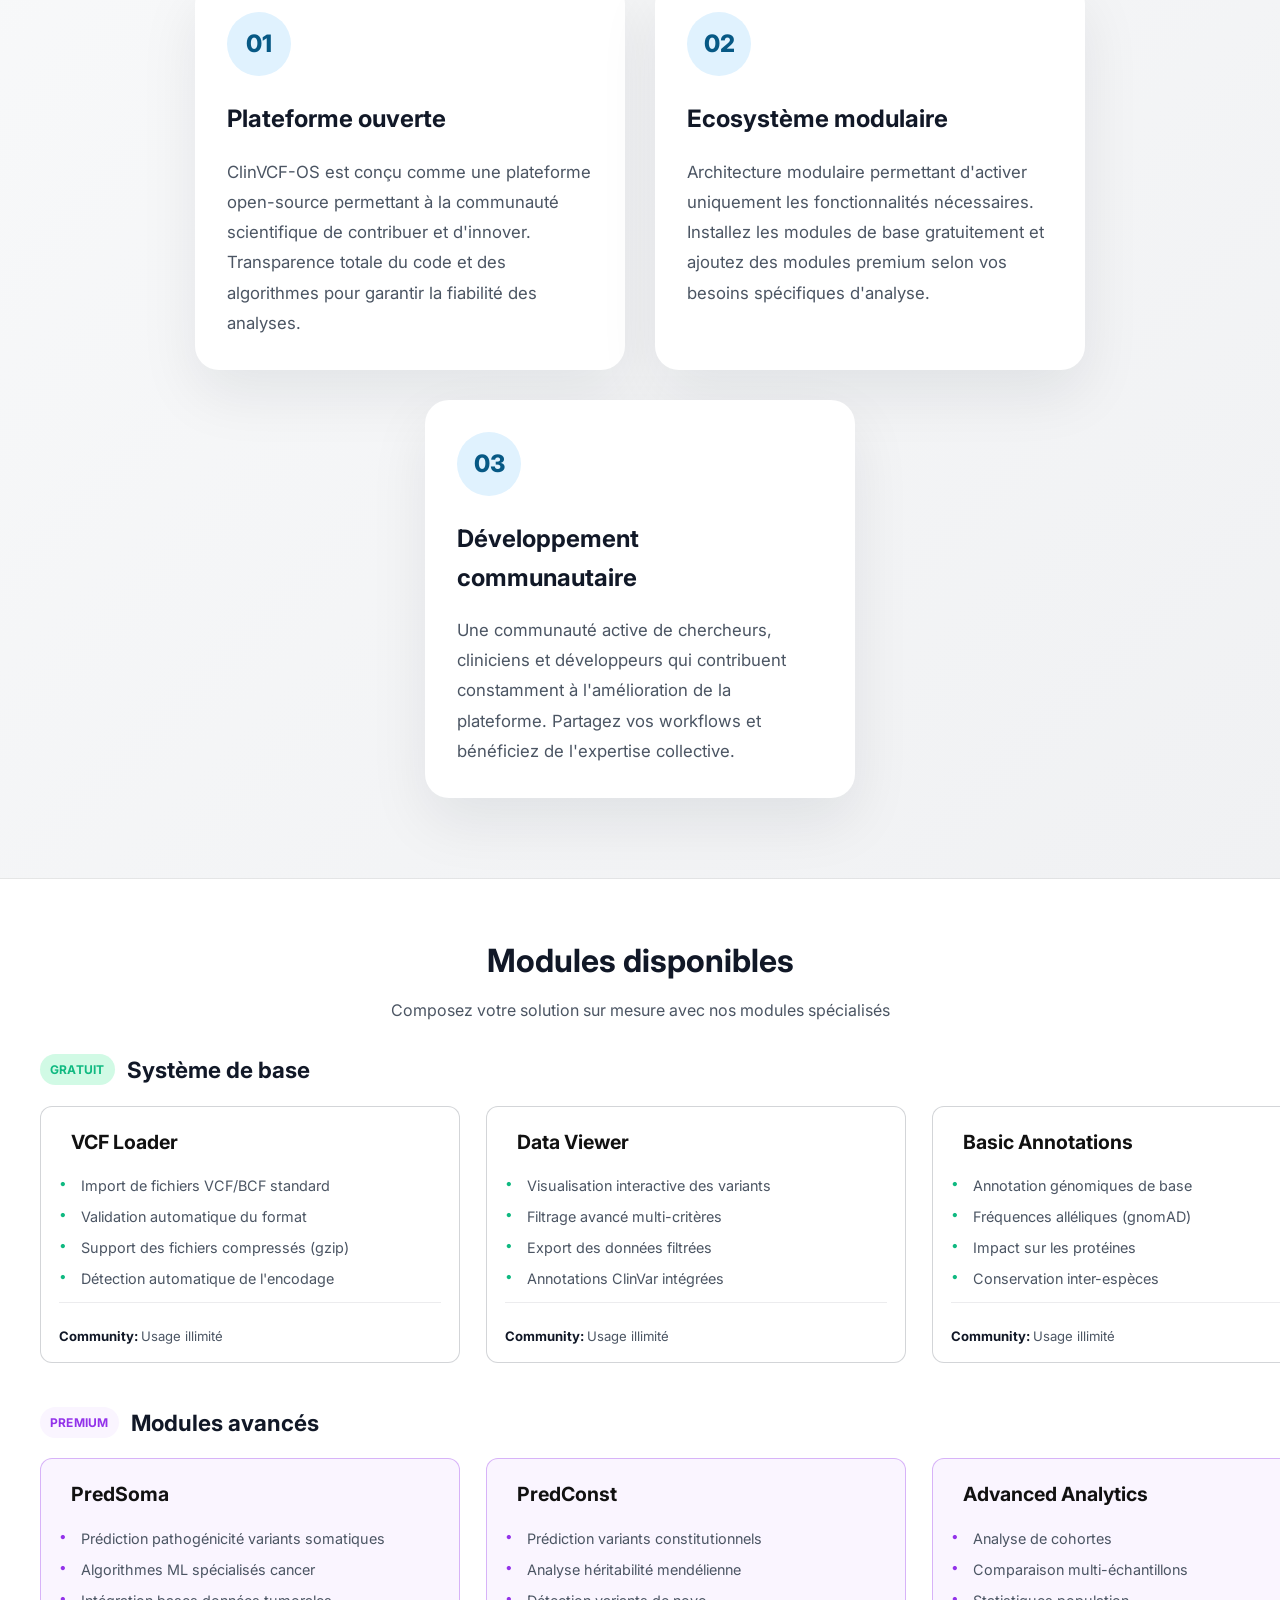
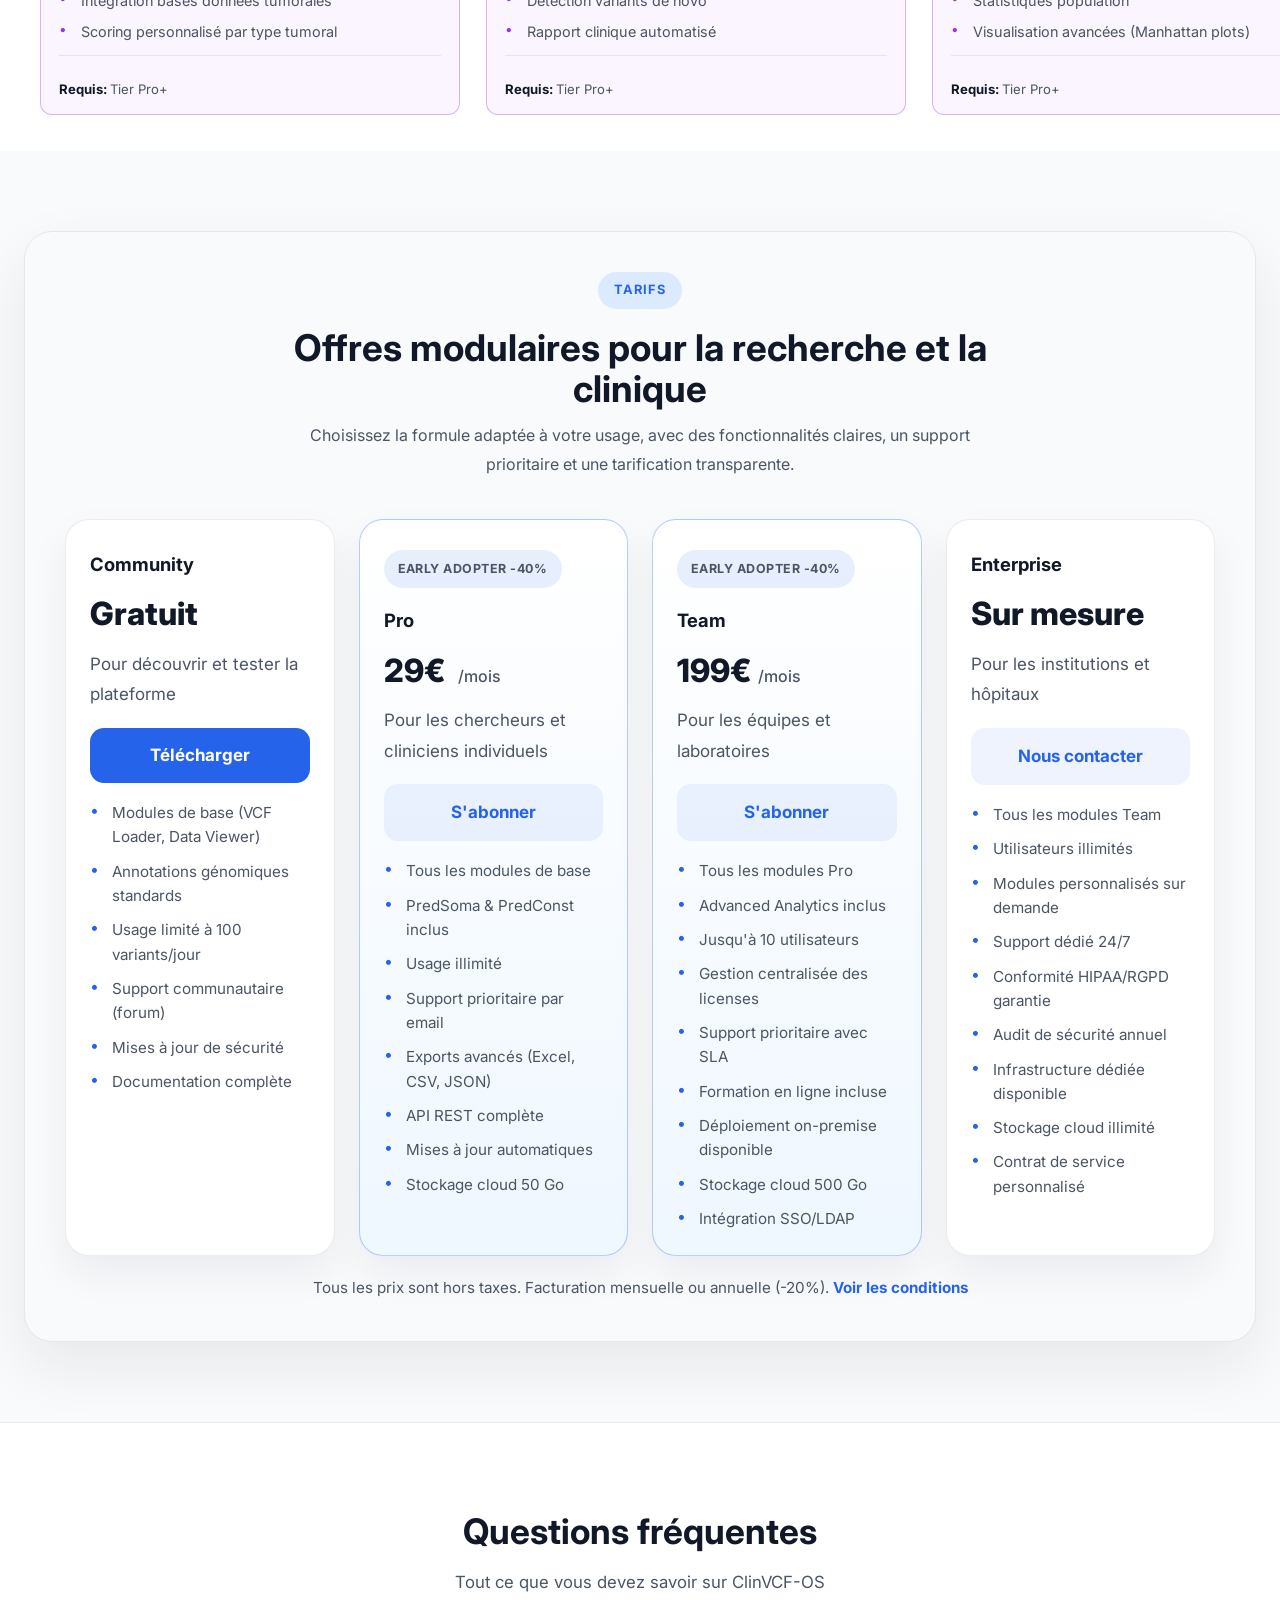
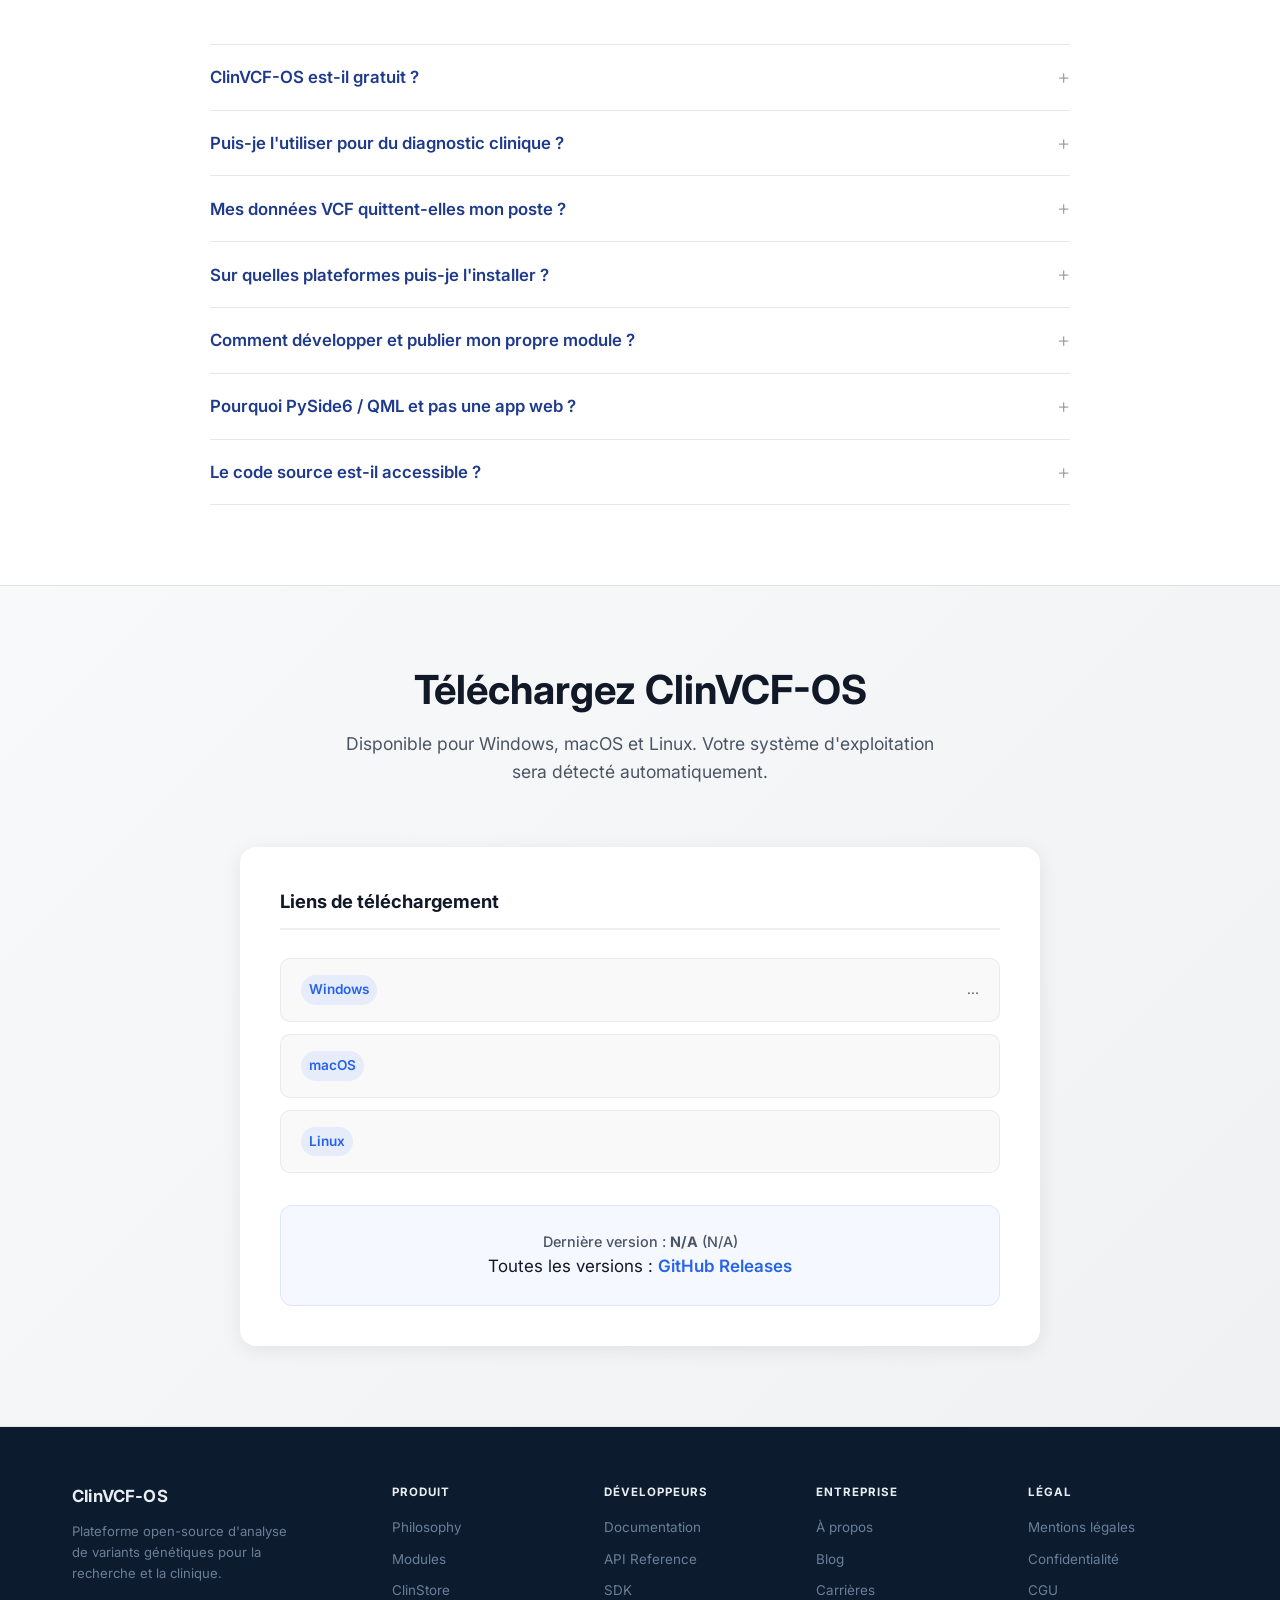
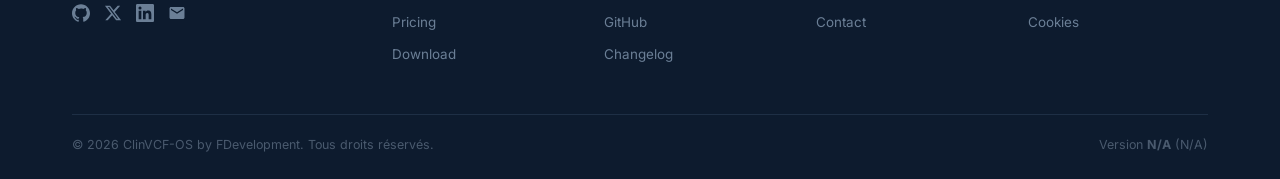
==== commit eae6fd09: "Footer fini" ====
--- a/site/index.html
+++ b/site/index.html
@@ -12,15 +12,11 @@
         <div class="container">
             <nav class="navbar">
                 <a href="#" class="logo">ClinVCF-OS</a>
-
-                <!-- Bouton Burger (visible uniquement sur mobile) -->
                 <button class="burger-menu" aria-label="Menu">
                     <span class="burger-line"></span>
                     <span class="burger-line"></span>
                     <span class="burger-line"></span>
                 </button>
-
-                <!-- Liens de navigation -->
                 <div class="nav-links">
                     <ul>
                         <li><a data-i18n="nav-philosophy" href="#philosphy-section">Philosophie</a></li>
@@ -48,7 +44,7 @@
         <div class="hero-content">
             <div class="hero-badge">
                 <span class="badge-pulse"></span>
-                <span class="badge-text" id="hero-badge-text"><strong id="release-version"></strong> -- Research Use Only -- SDK Open Source</span>
+                <span class="badge-text" id="hero-badge-text"><strong class="release-version"></strong> -- Research Use Only -- SDK Open Source</span>
             </div>
             <h1 data-i18n="hero-text">Plateforme <span class="text-bleu">modulaire</span><br> d'analyse de variants<br> génétiques</h1>
             <p data-i18n="hero-text-2">Solution unifiée pour le chargement, la visualisation et la prédiction de variants génétiques.<br> Conçu pour les professionnels de la génomique et de la recherche clinique.</p>
@@ -418,88 +414,78 @@
                     </a>
                 </div>
                 <div class="release-info">
-                    <p id="release-date">Dernière version : <strong id="release-version"></strong> (<span id="release-published"></span>)</p>
+                    <p id="release-date">Dernière version : <strong class="release-version"></strong> (<span class="release-published"></span>)</p>
                     <p id="release-link">Toutes les versions : <a href="https://github.com/ClinVCF/clinVCF-os/releases">GitHub Releases</a></p>
                 </div>
             </div>
         </div>
-    <section class="footer-section">
-    <div class="container">
-        <div class="footer-top">
-            <div class="footer-box">
-                <h3>ClinVCF-OS</h3>
+    </section>
+    <section class="footer">
+    <div class="footer-inner">
+        <div class="footer-grid">
+            <div class="footer-brand">
+                <div class="brand-name">ClinVCF-OS</div>
                 <p>Plateforme open-source d'analyse de variants génétiques pour la recherche et la clinique.</p>
-                <div class="footer-social">
-                    <a href="#" aria-label="GitHub">
-                        <svg viewBox="0 0 24 24" fill="currentColor" width="24" height="24">
-                            <path d="M12 0c-6.626 0-12 5.373-12 12 0 5.302 3.438 9.8 8.207 11.387.599.111.793-.261.793-.577v-2.234c-3.338.726-4.033-1.416-4.033-1.416-.546-1.387-1.333-1.756-1.333-1.756-1.089-.745.083-.729.083-.729 1.205.084 1.839 1.237 1.839 1.237 1.07 1.834 2.807 1.304 3.492.997.107-.775.418-1.305.762-1.604-2.665-.305-5.467-1.334-5.467-5.931 0-1.311.469-2.381 1.236-3.221-.124-.303-.535-1.524.117-3.176 0 0 1.008-.322 3.301 1.23.957-.266 1.983-.399 3.003-.404 1.02.005 2.047.138 3.006.404 2.291-1.552 3.297-1.23 3.297-1.23.653 1.653.242 2.874.118 3.176.77.84 1.235 1.911 1.235 3.221 0 4.609-2.807 5.624-5.479 5.921.43.372.823 1.102.823 2.222v3.293c0 .319.192.694.801.576 4.765-1.589 8.199-6.086 8.199-11.386 0-6.627-5.373-12-12-12z"/>
-                        </svg>
-                    </a>
-                    <a href="#" aria-label="Twitter">
-                        <svg viewBox="0 0 24 24" fill="currentColor" width="24" height="24">
-                            <path d="M23.953 4.57a10 10 0 01-2.825.775 4.958 4.958 0 002.163-2.723c-.951.555-2.005.959-3.127 1.184a4.92 4.92 0 00-8.384 4.482C7.69 8.095 4.067 6.13 1.64 3.162a4.822 4.822 0 00-.666 2.475c0 1.71.87 3.213 2.188 4.096a4.904 4.904 0 01-2.228-.616v.06a4.923 4.923 0 003.946 4.827 4.996 4.996 0 01-2.212.085 4.936 4.936 0 004.604 3.417 9.867 9.867 0 01-6.102 2.105c-.39 0-.779-.023-1.17-.067a13.995 13.995 0 007.557 2.209c9.053 0 13.998-7.496 13.998-13.985 0-.21 0-.42-.015-.63A9.935 9.935 0 0024 4.59z"/>
-                        </svg>
-                    </a>
-                    <a href="#" aria-label="LinkedIn">
-                        <svg viewBox="0 0 24 24" fill="currentColor" width="24" height="24">
-                            <path d="M20.447 20.452h-3.554v-5.569c0-1.328-.027-3.037-1.852-3.037-1.853 0-2.136 1.445-2.136 2.939v5.667H9.351V9h3.414v1.561h.046c.477-.9 1.637-1.85 3.37-1.85 3.601 0 4.267 2.37 4.267 5.455v6.286zM5.337 7.433c-1.144 0-2.063-.926-2.063-2.065 0-1.138.92-2.063 2.063-2.063 1.14 0 2.064.925 2.064 2.063 0 1.139-.925 2.065-2.064 2.065zm1.782 13.019H3.555V9h3.564v11.452zM22.225 0H1.771C.792 0 0 .774 0 1.729v20.542C0 23.227.792 24 1.771 24h20.451C23.2 24 24 23.227 24 22.271V1.729C24 .774 23.2 0 22.222 0h.003z"/>
-                        </svg>
-                    </a>
-                    <a href="#" aria-label="Email">
-                        <svg viewBox="0 0 24 24" fill="currentColor" width="24" height="24">
-                            <path d="M1.5 8.67v8.58a3 3 0 003 3h15a3 3 0 003-3V8.67l-8.928 5.493a3 3 0 01-3.144 0L1.5 8.67z"/>
-                            <path d="M22.5 6.908V6.75a3 3 0 00-3-3h-15a3 3 0 00-3 3v.158l9.714 5.978a1.5 1.5 0 001.572 0L22.5 6.908z"/>
-                        </svg>
-                    </a>
-                </div>
-            </div>
-        </div>
-        <div class="footer-links">
-            <div class="footer-tab">
-                <h3>PRODUIT</h3>
+                <div class="social-links">
+                <a href="#" aria-label="GitHub">
+                    <svg viewBox="0 0 24 24" xmlns="http://www.w3.org/2000/svg"><path d="M12 .297c-6.63 0-12 5.373-12 12 0 5.303 3.438 9.8 8.205 11.385.6.113.82-.258.82-.577 0-.285-.01-1.04-.015-2.04-3.338.724-4.042-1.61-4.042-1.61-.546-1.387-1.333-1.757-1.333-1.757-1.089-.745.083-.729.083-.729 1.205.084 1.84 1.236 1.84 1.236 1.07 1.835 2.809 1.305 3.495.998.108-.776.418-1.305.76-1.605-2.665-.3-5.466-1.332-5.466-5.93 0-1.31.465-2.38 1.235-3.22-.135-.303-.54-1.523.105-3.176 0 0 1.005-.322 3.3 1.23a11.52 11.52 0 0 1 3.003-.404c1.02.005 2.047.138 3.006.404 2.29-1.552 3.292-1.23 3.292-1.23.646 1.653.242 2.873.12 3.176.765.84 1.232 1.91 1.232 3.22 0 4.61-2.807 5.625-5.479 5.92.43.372.823 1.102.823 2.222 0 1.606-.015 2.898-.015 3.293 0 .32.216.694.825.576C20.565 22.092 24 17.592 24 12.297c0-6.627-5.373-12-12-12"/></svg>
+                </a>
+                <a href="#" aria-label="Twitter">
+                    <svg viewBox="0 0 24 24" xmlns="http://www.w3.org/2000/svg"><path d="M18.244 2.25h3.308l-7.227 8.26 8.502 11.24H16.17l-5.214-6.817L4.99 21.75H1.68l7.73-8.835L1.254 2.25H8.08l4.713 6.231zm-1.161 17.52h1.833L7.084 4.126H5.117z"/></svg>
+                </a>
+                <a href="#" aria-label="LinkedIn">
+                    <svg viewBox="0 0 24 24" xmlns="http://www.w3.org/2000/svg"><path d="M20.447 20.452h-3.554v-5.569c0-1.328-.027-3.037-1.852-3.037-1.853 0-2.136 1.445-2.136 2.939v5.667H9.351V9h3.414v1.561h.046c.477-.9 1.637-1.85 3.37-1.85 3.601 0 4.267 2.37 4.267 5.455v6.286zM5.337 7.433a2.062 2.062 0 0 1-2.063-2.065 2.064 2.064 0 1 1 2.063 2.065zm1.782 13.019H3.555V9h3.564v11.452zM22.225 0H1.771C.792 0 0 .774 0 1.729v20.542C0 23.227.792 24 1.771 24h20.451C23.2 24 24 23.227 24 22.271V1.729C24 .774 23.2 0 22.222 0h.003z"/></svg>
+                </a>
+                <a href="#" aria-label="Email">
+                    <svg viewBox="0 0 24 24" xmlns="http://www.w3.org/2000/svg"><path d="M20 4H4c-1.1 0-2 .9-2 2v12c0 1.1.9 2 2 2h16c1.1 0 2-.9 2-2V6c0-1.1-.9-2-2-2zm0 4-8 5-8-5V6l8 5 8-5v2z"/></svg>
+                </a>
+                </div>
+            </div>
+            <div class="footer-col">
+                <h4>Produit</h4>
                 <ul>
-                    <li><a href="#philosphy-section">Philosophie</a></li>
-                    <li><a href="#modules-section">Modules</a></li>
-                    <li><a href="#">ClinStore</a></li>
-                    <li><a href="#tarif-section">Tarifs</a></li>
-                    <li><a href="#download-section">Télécharger</a></li>
+                <li><a href="#">Philosophy</a></li>
+                <li><a href="#">Modules</a></li>
+                <li><a href="#">ClinStore</a></li>
+                <li><a href="#">Pricing</a></li>
+                <li><a href="#">Download</a></li>
                 </ul>
             </div>
-            <div class="footer-tab">
-                <h3>DÉVELOPPEURS</h3>
+            <div class="footer-col">
+                <h4>Développeurs</h4>
                 <ul>
-                    <li><a href="#">Documentation</a></li>
-                    <li><a href="#">API Reference</a></li>
-                    <li><a href="#">SDK</a></li>
-                    <li><a href="#">GitHub</a></li>
-                    <li><a href="#">Changelog</a></li>
+                <li><a href="#">Documentation</a></li>
+                <li><a href="#">API Reference</a></li>
+                <li><a href="#">SDK</a></li>
+                <li><a href="#">GitHub</a></li>
+                <li><a href="#">Changelog</a></li>
                 </ul>
             </div>
-            <div class="footer-tab">
-                <h3>ENTREPRISE</h3>
+            <div class="footer-col">
+                <h4>Entreprise</h4>
                 <ul>
-                    <li><a href="#">À propos</a></li>
-                    <li><a href="#">Blog</a></li>
-                    <li><a href="#">Carrières</a></li>
-                    <li><a href="#">Contact</a></li>
+                <li><a href="#">À propos</a></li>
+                <li><a href="#">Blog</a></li>
+                <li><a href="#">Carrières</a></li>
+                <li><a href="#">Contact</a></li>
                 </ul>
             </div>
-            <div class="footer-tab">
-                <h3>LÉGAL</h3>
+            <div class="footer-col">
+                <h4>Légal</h4>
                 <ul>
-                    <li><a href="#">Mentions légales</a></li>
-                    <li><a href="#">Confidentialité</a></li>
-                    <li><a href="#">CGU</a></li>
-                    <li><a href="#">Cookies</a></li>
+                <li><a href="#">Mentions légales</a></li>
+                <li><a href="#">Confidentialité</a></li>
+                <li><a href="#">CGU</a></li>
+                <li><a href="#">Cookies</a></li>
                 </ul>
             </div>
         </div>
         <div class="footer-bottom">
-            <p class="copyright">© 2026 ClinVCF-OS by FDevelopment. Tous droits réservés.</p>
-            <p class="made-with">Made with <span class="heart">❤️</span> for the genomics community</p>
+            <span>© 2026 ClinVCF-OS by FDevelopment. Tous droits réservés.</span>
+            <span>Version <strong class="release-version"></strong> (<span class="release-published"></span>)</span>
         </div>
     </div>
-</section>
+    </section>
 </body>
     <script src="scripts/download.js"></script>
     <script src="scripts/translate.js"></script>
--- a/site/styles/styles.css
+++ b/site/styles/styles.css
@@ -1435,3 +1435,105 @@
     margin: 0;
 }
 
+.footer {
+  background: #0d1b2e;
+  color: #8b9ab0;
+  font-size: 0.85rem;
+  line-height: 1.6;
+}
+ 
+.footer-inner {
+  max-width: 1200px;
+  margin: 0 auto;
+  padding: 56px 32px 0;
+}
+ 
+/* ── GRILLE PRINCIPALE ── */
+.footer-grid {
+  display: grid;
+  grid-template-columns: 1.6fr 1fr 1fr 1fr 1fr;
+  gap: 32px;
+  padding-bottom: 48px;
+  border-bottom: 1px solid #1e2f45;
+}
+ 
+/* ── COLONNE BRAND ── */
+.footer-brand .brand-name {
+  font-size: 1.05rem;
+  font-weight: 700;
+  color: #e8edf3;
+  margin-bottom: 12px;
+  letter-spacing: 0.01em;
+}
+ 
+.footer-brand p {
+  font-size: 0.82rem;
+  color: #6b7f96;
+  max-width: 220px;
+  margin-bottom: 20px;
+}
+ 
+.social-links {
+  display: flex;
+  gap: 14px;
+  align-items: center;
+}
+ 
+.social-links a {
+  color: #6b7f96;
+  text-decoration: none;
+  transition: color 0.2s;
+  display: flex;
+  align-items: center;
+}
+ 
+.social-links a:hover {
+  color: #e8edf3;
+}
+ 
+.social-links svg {
+  width: 18px;
+  height: 18px;
+  fill: currentColor;
+}
+ 
+/* ── COLONNES NAV ── */
+.footer-col h4 {
+  font-size: 0.72rem;
+  font-weight: 700;
+  letter-spacing: 0.09em;
+  text-transform: uppercase;
+  color: #e8edf3;
+  margin-bottom: 16px;
+}
+ 
+.footer-col ul {
+  list-style: none;
+  display: flex;
+  flex-direction: column;
+  gap: 10px;
+}
+ 
+.footer-col ul li a {
+  color: #6b7f96;
+  text-decoration: none;
+  font-size: 0.84rem;
+  transition: color 0.2s;
+}
+ 
+.footer-col ul li a:hover {
+  color: #e8edf3;
+}
+ 
+/* ── BARRE DU BAS ── */
+.footer-bottom {
+  display: flex;
+  justify-content: space-between;
+  align-items: center;
+  padding: 20px 0 24px;
+  font-size: 0.78rem;
+  color: #4a5a6e;
+  flex-wrap: wrap;
+  gap: 8px;
+}
+ 
--- a/site/styles/responsive.css
+++ b/site/styles/responsive.css
@@ -1030,4 +1030,37 @@
     html {
         scroll-behavior: auto;
     }
+}
+
+/* ── TABLETTE (≤ 900px) ── */
+@media (max-width: 900px) {
+  .footer-grid {
+    grid-template-columns: 1fr 1fr 1fr;
+  }
+
+  .footer-brand {
+    grid-column: 1 / -1;
+  }
+}
+
+/* ── MOBILE (≤ 580px) ── */
+@media (max-width: 580px) {
+  .footer-inner {
+    padding: 40px 20px 0;
+  }
+
+  .footer-grid {
+    grid-template-columns: 1fr 1fr;
+    gap: 24px;
+  }
+
+  .footer-brand {
+    grid-column: 1 / -1;
+  }
+
+  .footer-bottom {
+    flex-direction: column;
+    align-items: flex-start;
+    gap: 6px;
+  }
 }
